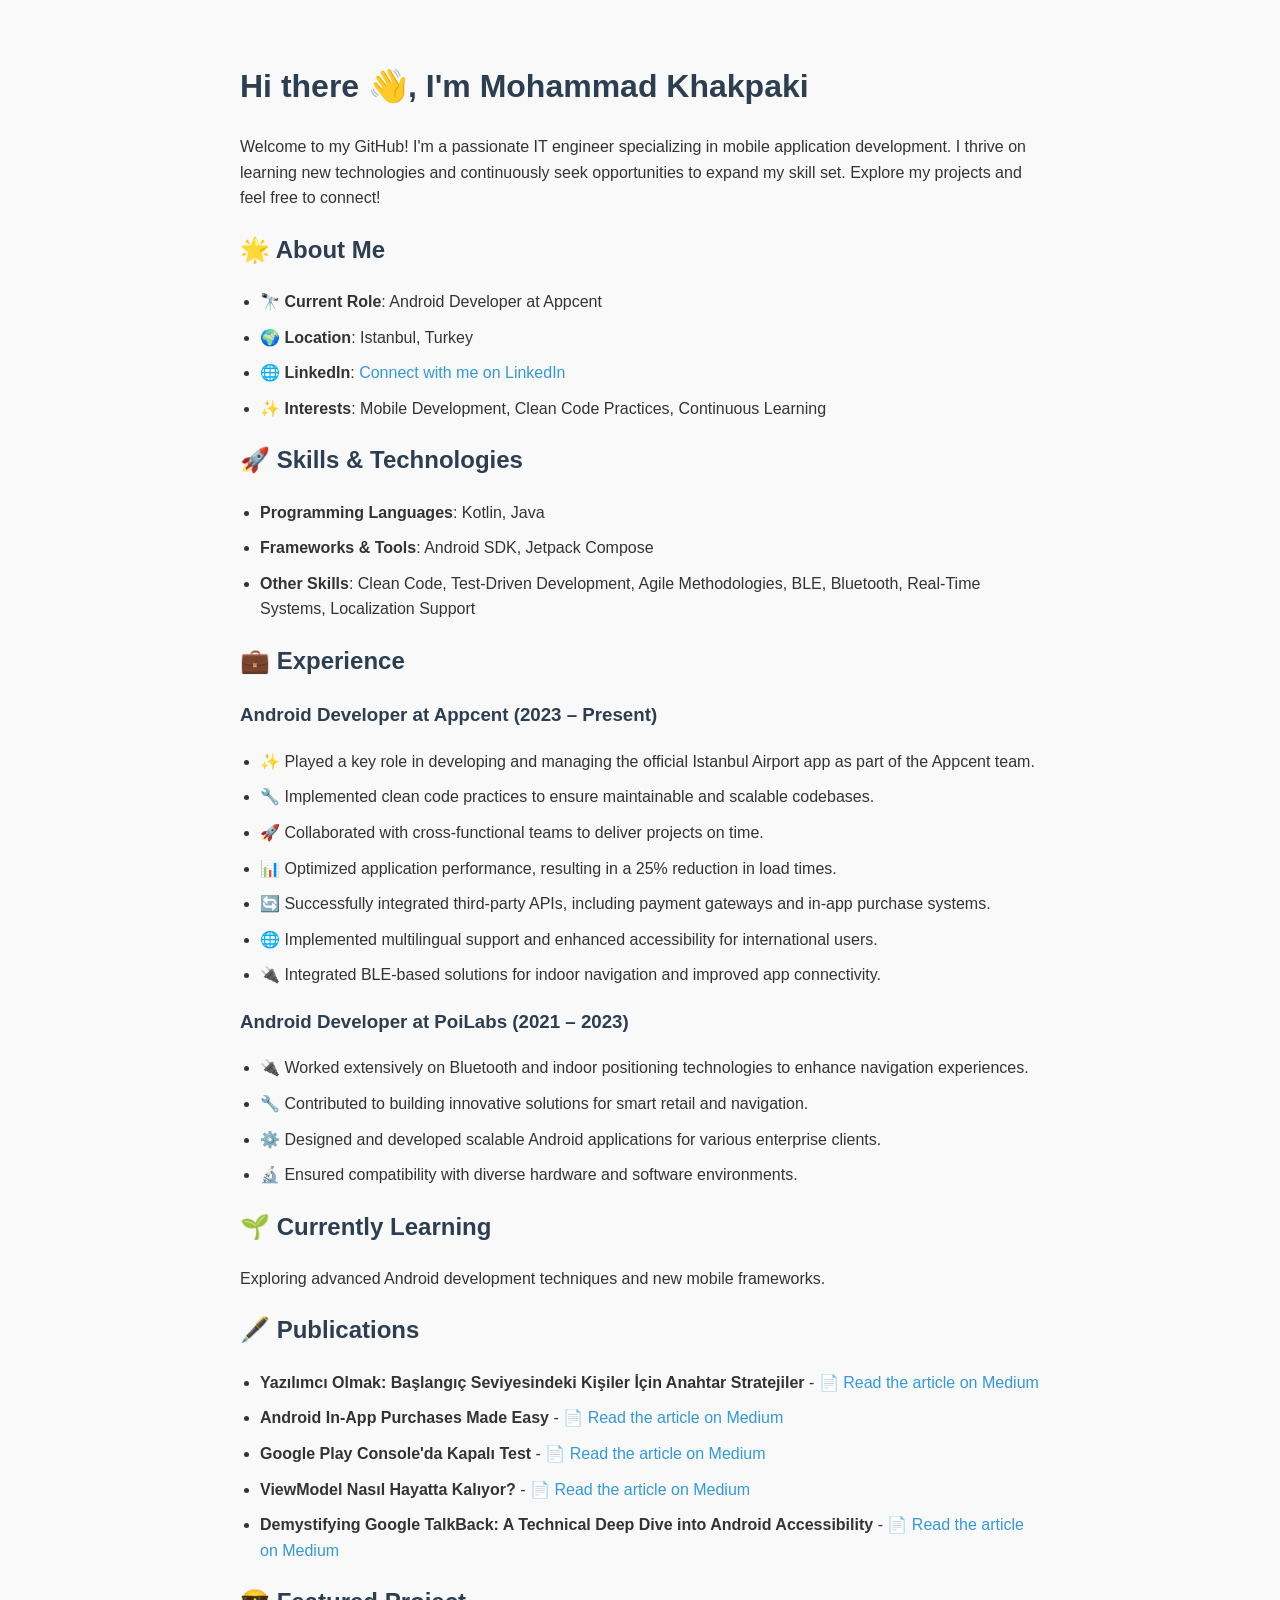
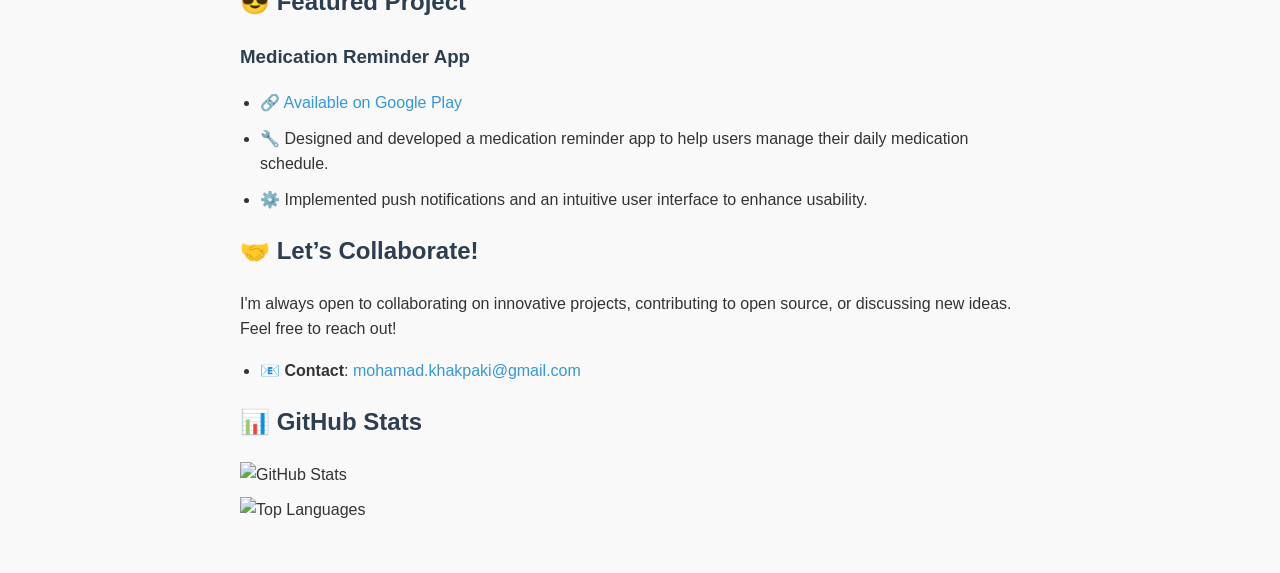
==== index.html @ 51906b84 "Fix image URLs for GitHub stats and languages Updated image URLs to include '?raw=true' for proper r" ====
<!DOCTYPE html>
<html lang="en">
<head>
    <meta charset="UTF-8">
    <meta name="viewport" content="width=device-width, initial-scale=1.0">
    <title>Mohammad Khakpaki - Portfolio</title>
    <style>
        body {
            font-family: Arial, sans-serif;
            line-height: 1.6;
            margin: 20px auto;
            max-width: 800px;
            padding: 20px;
            color: #333;
            background-color: #f9f9f9;
        }
        h1, h2, h3 {
            color: #2c3e50;
        }
        a {
            color: #3498db;
            text-decoration: none;
        }
        a:hover {
            text-decoration: underline;
        }
        ul {
            padding-left: 20px;
        }
        li {
            margin-bottom: 10px;
        }
        .stats img {
            display: block;
            max-width: 100%;
            margin: 10px 0;
        }
    </style>
</head>
<body>
    <h1>Hi there 👋, I'm Mohammad Khakpaki</h1>
    <p>Welcome to my GitHub! I'm a passionate IT engineer specializing in mobile application development. I thrive on learning new technologies and continuously seek opportunities to expand my skill set. Explore my projects and feel free to connect!</p>

    <h2>🌟 About Me</h2>
    <ul>
        <li>🔭 <strong>Current Role</strong>: Android Developer at Appcent</li>
        <li>🌍 <strong>Location</strong>: Istanbul, Turkey</li>
        <li>🌐 <strong>LinkedIn</strong>: <a href="https://www.linkedin.com/in/mkhakpaki/" target="_blank">Connect with me on LinkedIn</a></li>
        <li>✨ <strong>Interests</strong>: Mobile Development, Clean Code Practices, Continuous Learning</li>
    </ul>

    <h2>🚀 Skills & Technologies</h2>
    <ul>
        <li><strong>Programming Languages</strong>: Kotlin, Java</li>
        <li><strong>Frameworks & Tools</strong>: Android SDK, Jetpack Compose</li>
        <li><strong>Other Skills</strong>: Clean Code, Test-Driven Development, Agile Methodologies, BLE, Bluetooth, Real-Time Systems, Localization Support</li>
    </ul>

    <h2>💼 Experience</h2>
    <h3>Android Developer at Appcent (2023 – Present)</h3>
    <ul>
        <li>✨ Played a key role in developing and managing the official Istanbul Airport app as part of the Appcent team.</li>
        <li>🔧 Implemented clean code practices to ensure maintainable and scalable codebases.</li>
        <li>🚀 Collaborated with cross-functional teams to deliver projects on time.</li>
        <li>📊 Optimized application performance, resulting in a 25% reduction in load times.</li>
        <li>🔄 Successfully integrated third-party APIs, including payment gateways and in-app purchase systems.</li>
        <li>🌐 Implemented multilingual support and enhanced accessibility for international users.</li>
        <li>🔌 Integrated BLE-based solutions for indoor navigation and improved app connectivity.</li>
    </ul>

    <h3>Android Developer at PoiLabs (2021 – 2023)</h3>
    <ul>
        <li>🔌 Worked extensively on Bluetooth and indoor positioning technologies to enhance navigation experiences.</li>
        <li>🔧 Contributed to building innovative solutions for smart retail and navigation.</li>
        <li>⚙️ Designed and developed scalable Android applications for various enterprise clients.</li>
        <li>🔬 Ensured compatibility with diverse hardware and software environments.</li>
    </ul>

    <h2>🌱 Currently Learning</h2>
    <p>Exploring advanced Android development techniques and new mobile frameworks.</p>

    <h2>🖋️ Publications</h2>
    <ul>
        <li><strong>Yazılımcı Olmak: Başlangıç Seviyesindeki Kişiler İçin Anahtar Stratejiler</strong> - 📄 <a href="https://medium.com/appcent/yazılımcı-olmak-başlangıç-seviyesindeki-kişiler-i̇çin-anahtar-stratejiler-54ddc9a50573" target="_blank">Read the article on Medium</a></li>
        <li><strong>Android In-App Purchases Made Easy</strong> - 📄 <a href="https://medium.com/appcent/android-in-app-purchases-made-easy-0f77e69aa441" target="_blank">Read the article on Medium</a></li>
        <li><strong>Google Play Console'da Kapalı Test</strong> - 📄 <a href="https://medium.com/appcent/google-play-console-da-kapalı-test-4c51514c2d7e" target="_blank">Read the article on Medium</a></li>
        <li><strong>ViewModel Nasıl Hayatta Kalıyor?</strong> - 📄 <a href="https://medium.com/appcent/viewmodel-nas%C4%B1l-hayatta-kal%C4%B1yor-5b493ef1e882" target="_blank">Read the article on Medium</a></li>
        <li><strong>Demystifying Google TalkBack: A Technical Deep Dive into Android Accessibility</strong> - 📄 <a href="https://medium.com/appcent/demystifying-google-talkback-a-technical-deep-dive-into-android-accessibility-299267189b5" target="_blank">Read the article on Medium</a></li>
    </ul>

    <h2>😎 Featured Project</h2>
    <h3>Medication Reminder App</h3>
    <ul>
        <li>🔗 <a href="https://play.google.com/store/apps/details?id=com.mediqation.android" target="_blank">Available on Google Play</a></li>
        <li>🔧 Designed and developed a medication reminder app to help users manage their daily medication schedule.</li>
        <li>⚙️ Implemented push notifications and an intuitive user interface to enhance usability.</li>
    </ul>

    <h2>🤝 Let’s Collaborate!</h2>
    <p>I'm always open to collaborating on innovative projects, contributing to open source, or discussing new ideas. Feel free to reach out!</p>
    <ul>
        <li>📧 <strong>Contact</strong>: <a href="mailto:mohamad.khakpaki@gmail.com">mohamad.khakpaki@gmail.com</a></li>
    </ul>

    <h2>📊 GitHub Stats</h2>
    <div class="stats">
        <img src="https://github.com/mkhakpaki/mkhakpaki/blob/main/profile/stats.svg?raw=true" alt="GitHub Stats">
        <img src="https://github.com/mkhakpaki/mkhakpaki/blob/main/profile/top-langs.svg?raw=true" alt="Top Languages">
    </div>
</body>
</html>
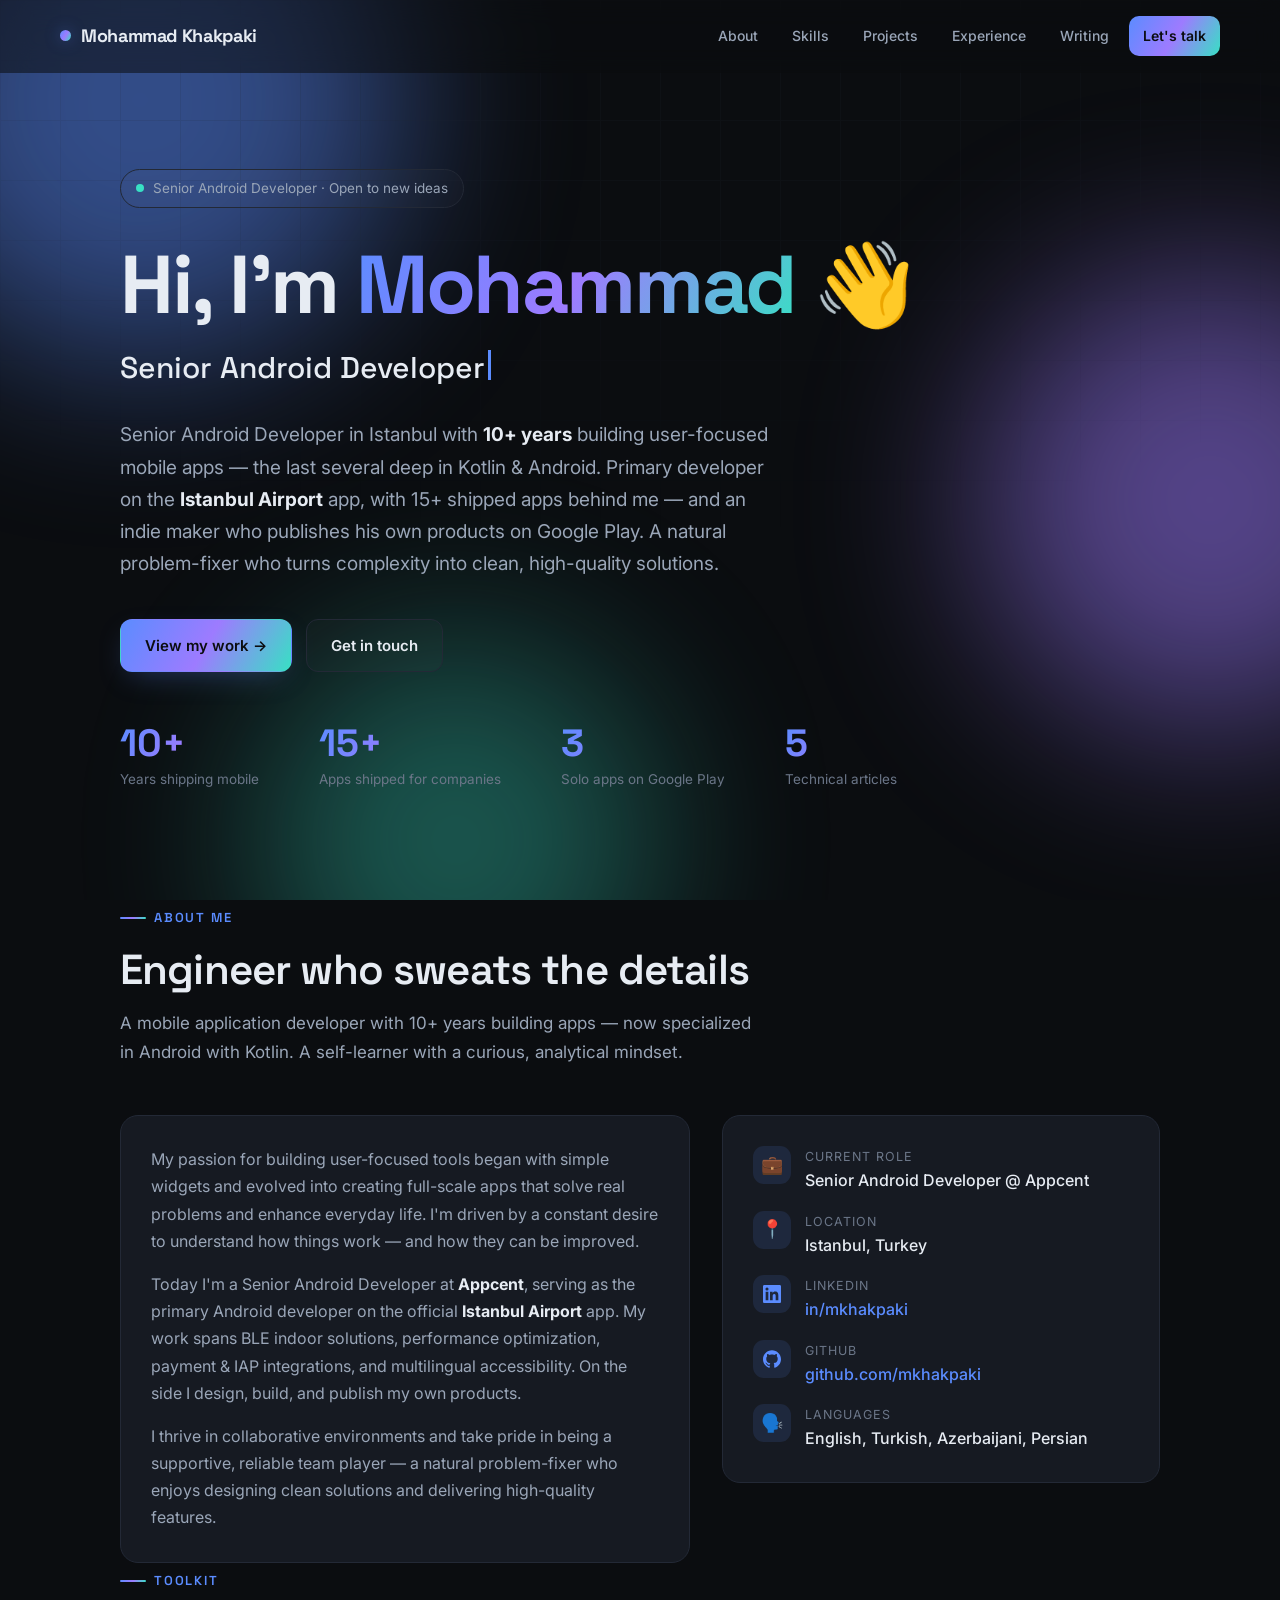
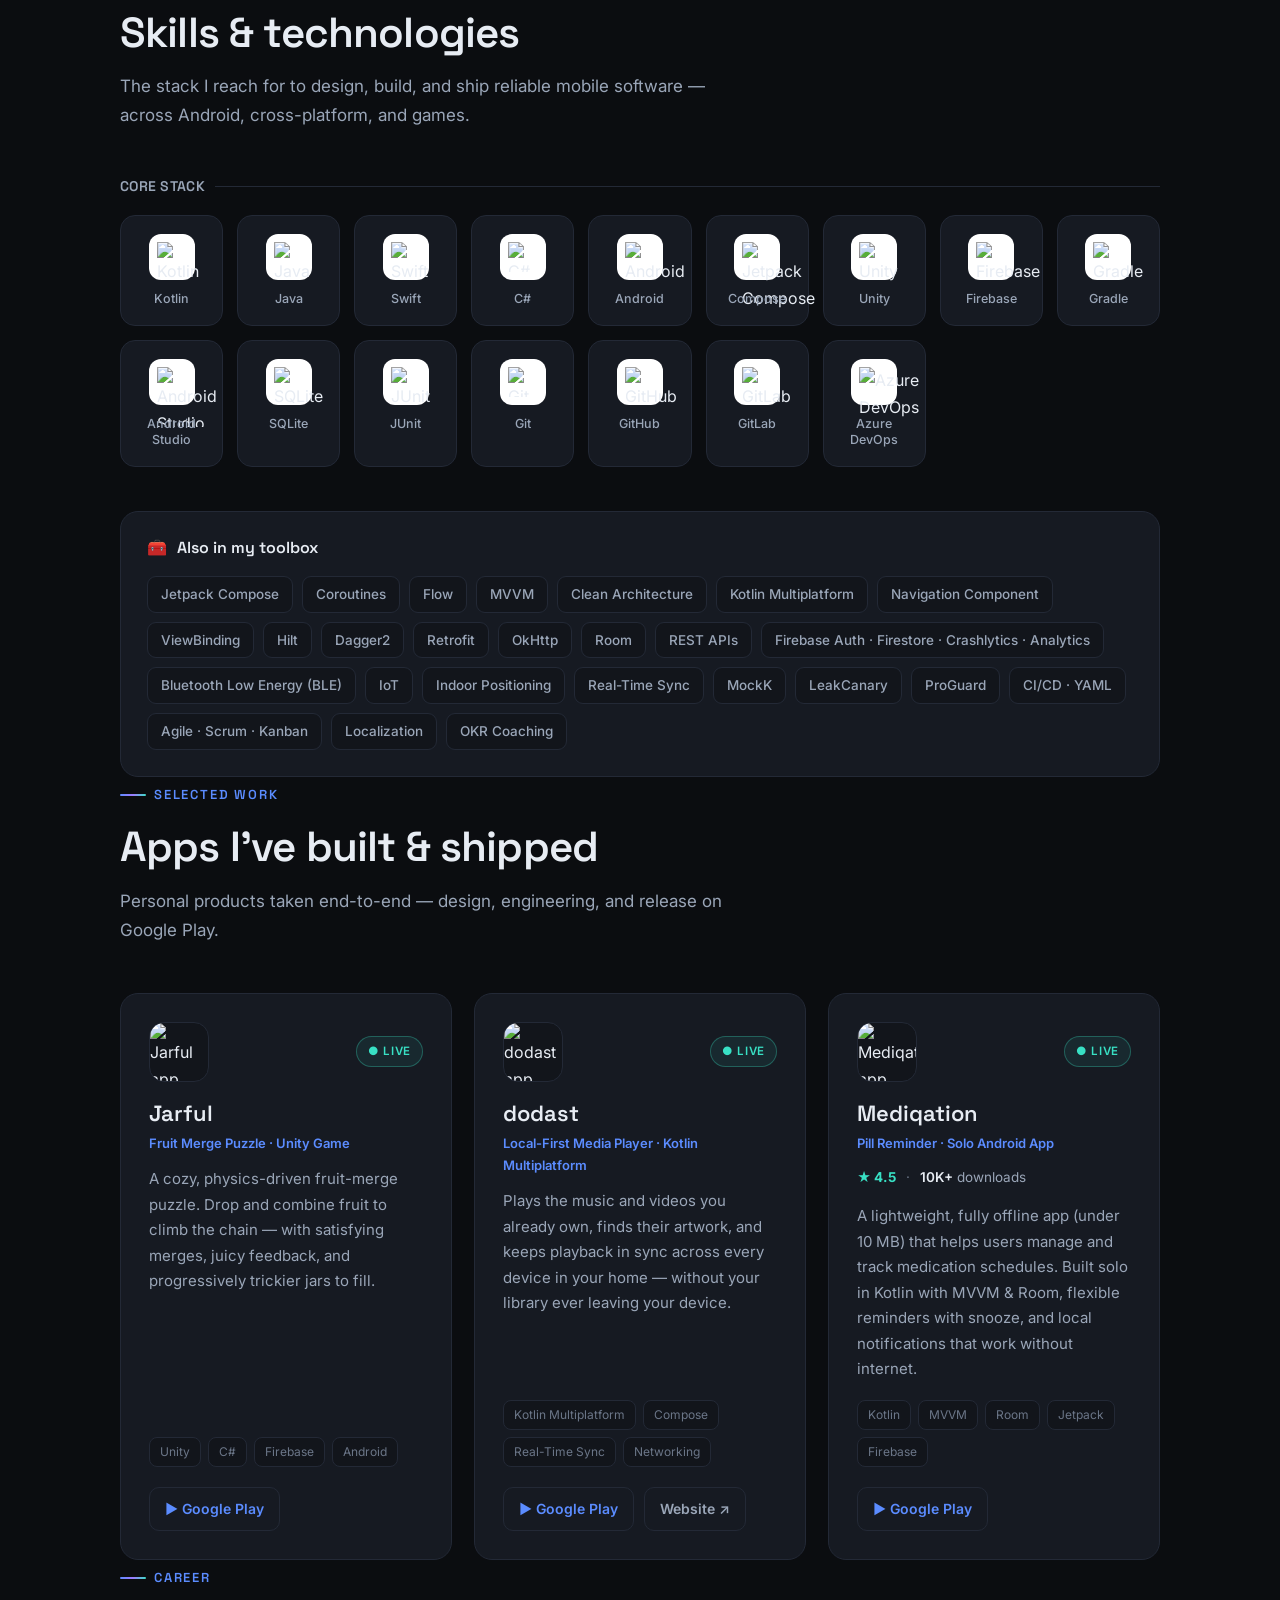
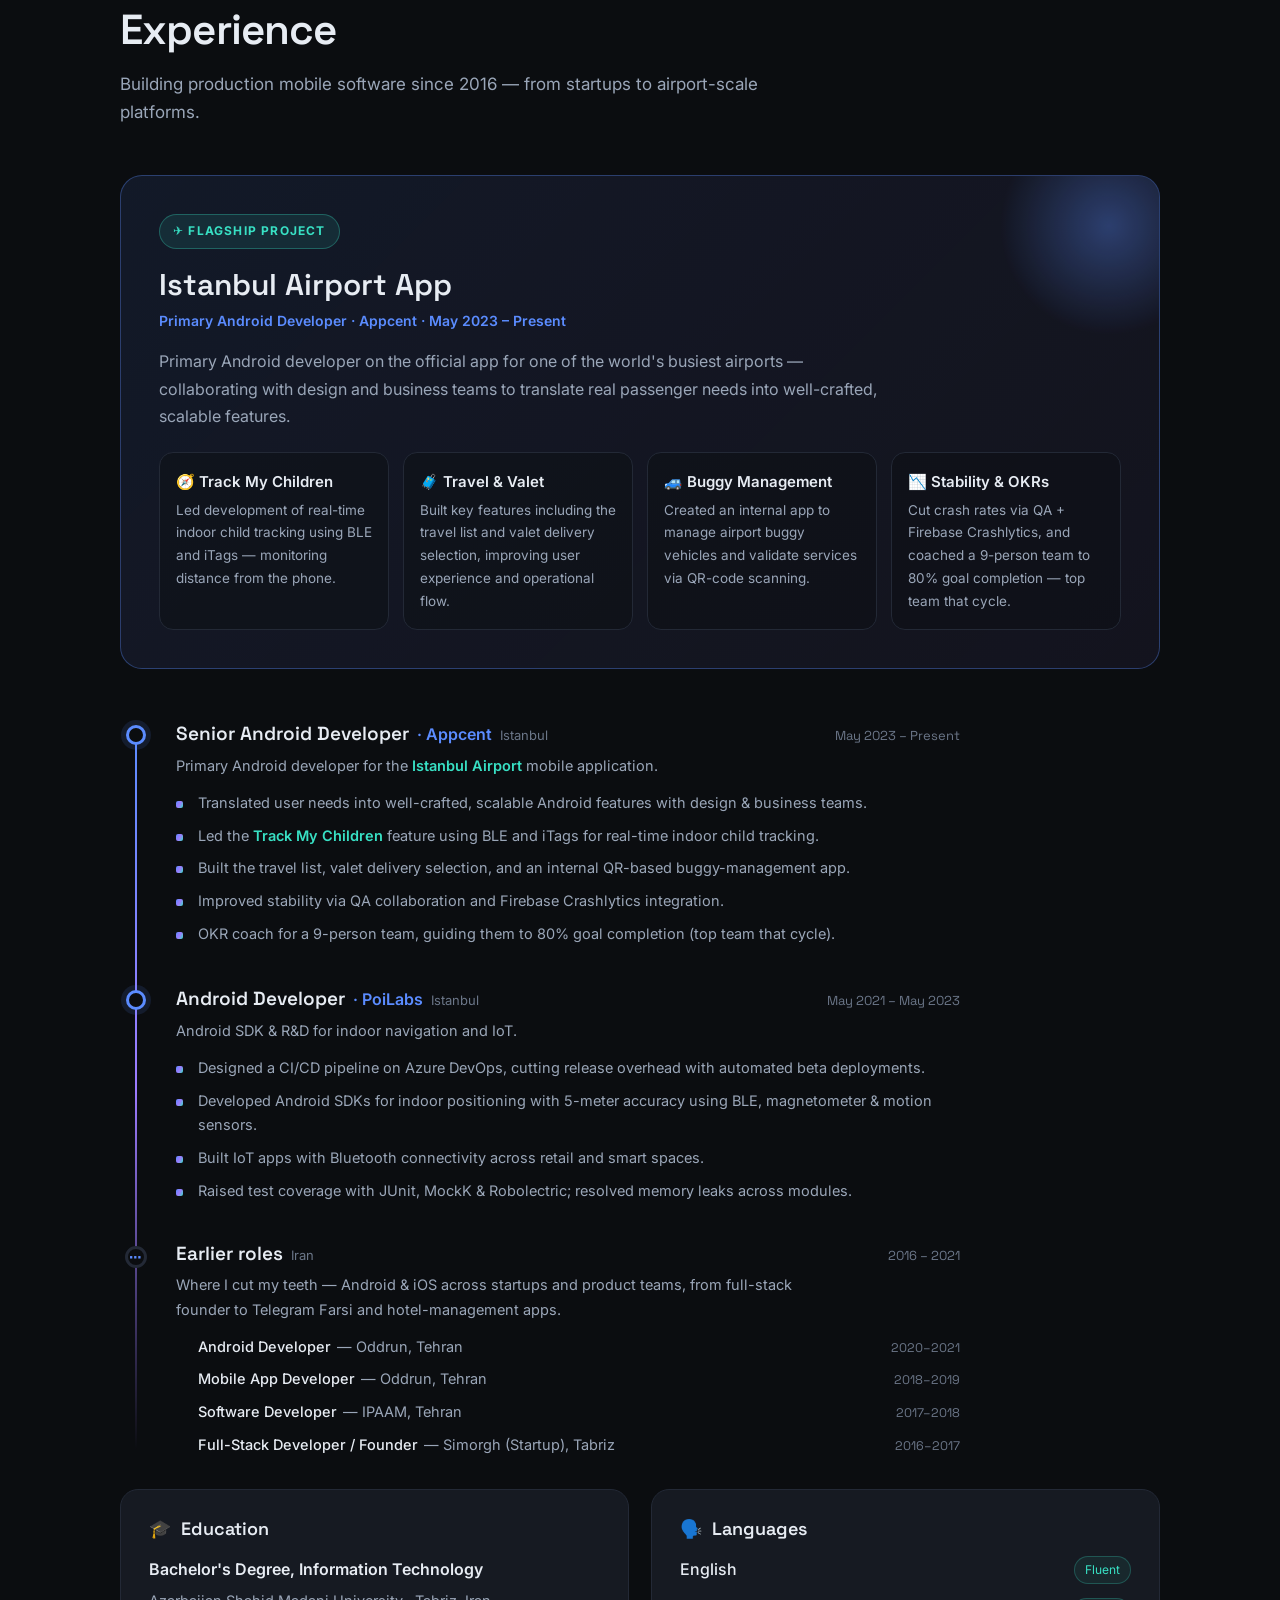
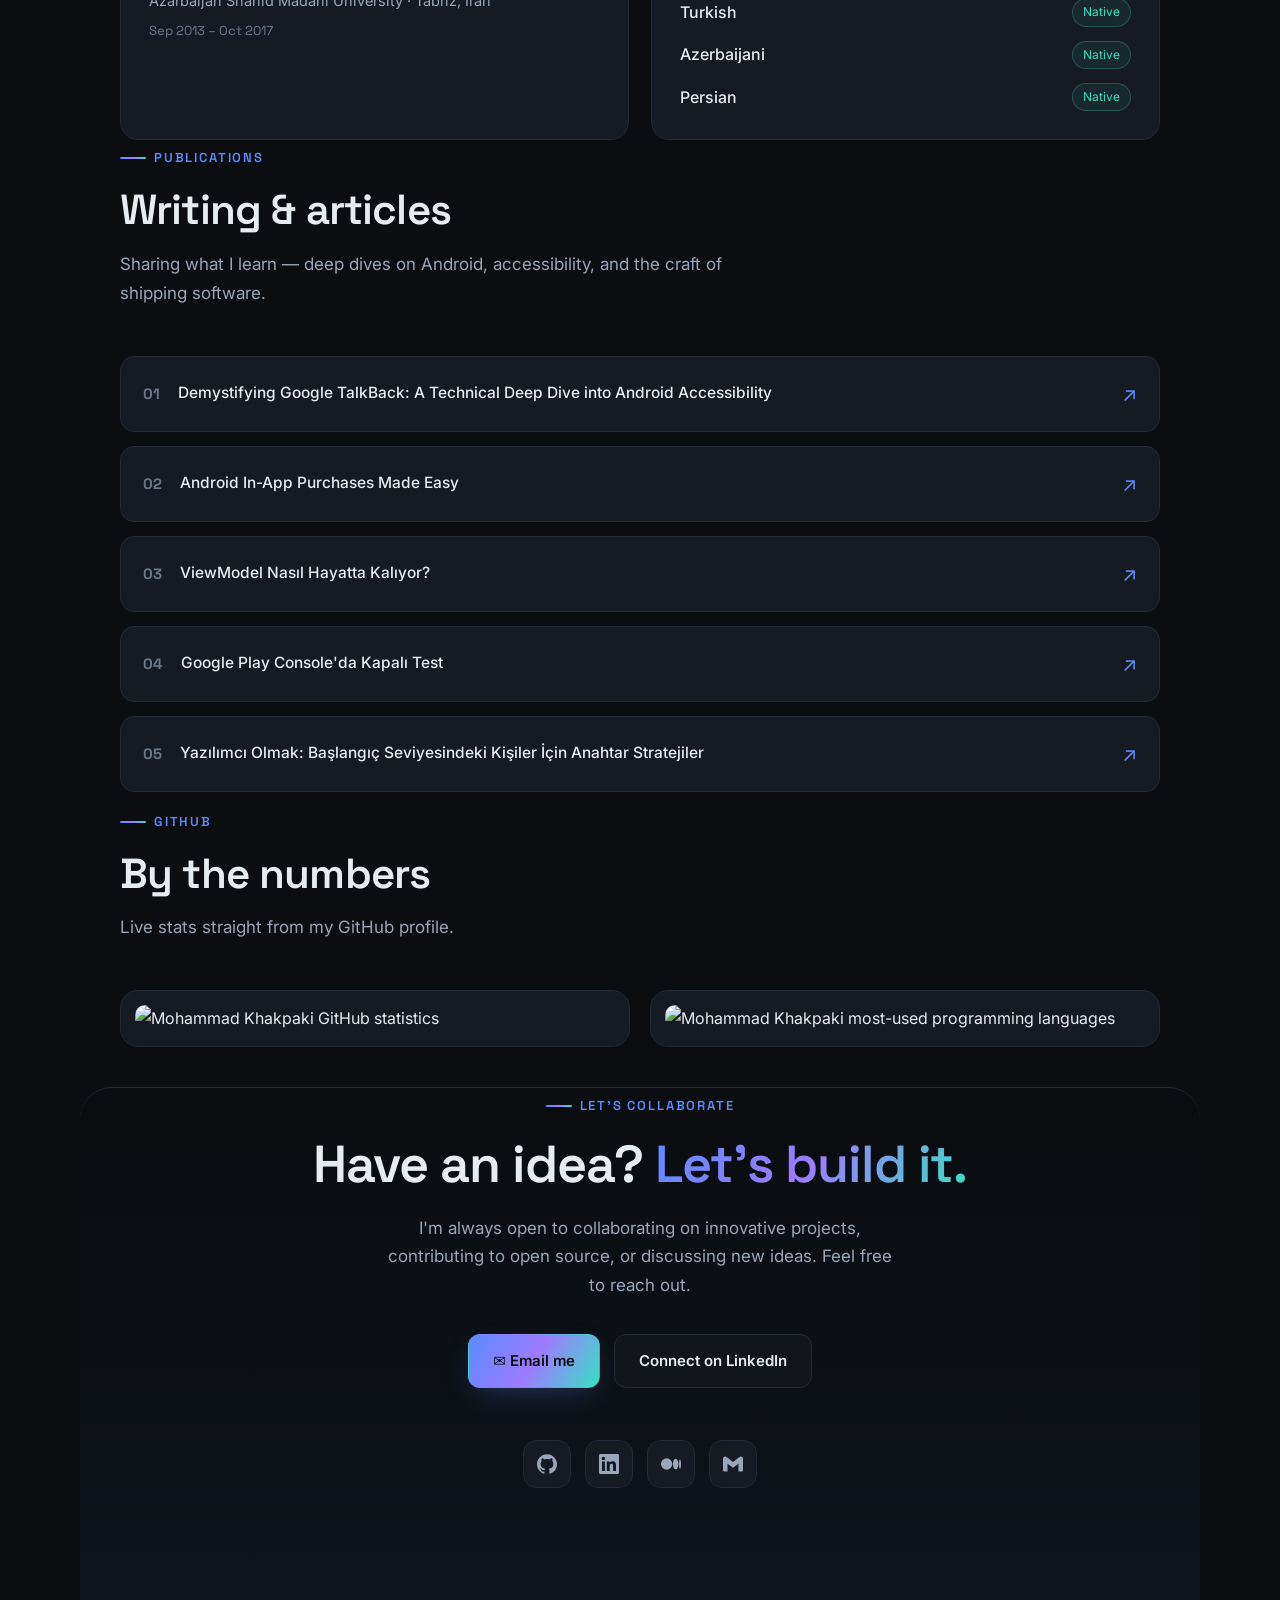
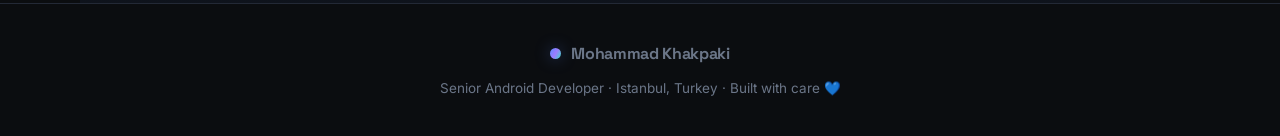
==== commit 4318ced6: "feat: redesign portfolio with modern UI, new projects, and SEO Rebuild index.html from a plain docum" ====
--- a/index.html
+++ b/index.html
@@ -1,111 +1,547 @@
 <!DOCTYPE html>
 <html lang="en">
 <head>
-    <meta charset="UTF-8">
-    <meta name="viewport" content="width=device-width, initial-scale=1.0">
-    <title>Mohammad Khakpaki - Portfolio</title>
-    <style>
-        body {
-            font-family: Arial, sans-serif;
-            line-height: 1.6;
-            margin: 20px auto;
-            max-width: 800px;
-            padding: 20px;
-            color: #333;
-            background-color: #f9f9f9;
-        }
-        h1, h2, h3 {
-            color: #2c3e50;
-        }
-        a {
-            color: #3498db;
-            text-decoration: none;
-        }
-        a:hover {
-            text-decoration: underline;
-        }
-        ul {
-            padding-left: 20px;
-        }
-        li {
-            margin-bottom: 10px;
-        }
-        .stats img {
-            display: block;
-            max-width: 100%;
-            margin: 10px 0;
-        }
-    </style>
+<meta charset="UTF-8">
+<meta name="viewport" content="width=device-width, initial-scale=1.0">
+<title>Mohammad Khakpaki — Senior Android Developer (Kotlin) in Istanbul</title>
+
+<!-- Primary SEO -->
+<meta name="description" content="Mohammad Khakpaki is a Senior Android Developer in Istanbul with 10+ years building mobile apps in Kotlin, Jetpack Compose, and BLE. Primary developer on the Istanbul Airport app; creator of Jarful, dodast, and Mediqation on Google Play.">
+<meta name="keywords" content="Mohammad Khakpaki, Senior Android Developer, Kotlin Developer, Istanbul Airport app, Jetpack Compose, BLE developer, mobile engineer, Jarful, dodast, Mediqation, Android developer Istanbul">
+<meta name="author" content="Mohammad Khakpaki">
+<meta name="robots" content="index, follow, max-image-preview:large">
+<link rel="canonical" href="https://mkhakpaki.github.io/">
+<meta name="theme-color" content="#0B0D10">
+
+<!-- Open Graph -->
+<meta property="og:type" content="profile">
+<meta property="og:title" content="Mohammad Khakpaki — Senior Android Developer (Kotlin)">
+<meta property="og:description" content="Senior Android Developer in Istanbul. 10+ years in Kotlin, Jetpack Compose & BLE. Primary developer on the Istanbul Airport app; creator of Jarful, dodast & Mediqation.">
+<meta property="og:url" content="https://mkhakpaki.github.io/">
+<meta property="og:site_name" content="Mohammad Khakpaki">
+<meta property="og:image" content="https://mkhakpaki.github.io/dodast/icon-192.png">
+<meta property="profile:first_name" content="Mohammad">
+<meta property="profile:last_name" content="Khakpaki">
+
+<!-- Twitter -->
+<meta name="twitter:card" content="summary">
+<meta name="twitter:title" content="Mohammad Khakpaki — Senior Android Developer (Kotlin)">
+<meta name="twitter:description" content="Senior Android Developer in Istanbul. Primary developer on the Istanbul Airport app; creator of Jarful, dodast & Mediqation on Google Play.">
+
+<link rel="preconnect" href="https://fonts.googleapis.com">
+<link rel="preconnect" href="https://fonts.gstatic.com" crossorigin>
+<link href="https://fonts.googleapis.com/css2?family=Space+Grotesk:wght@400;500;600;700&family=Inter:wght@400;500;600&display=swap" rel="stylesheet">
+
+<!-- Structured data: Person (for Google & AI) -->
+<script type="application/ld+json">
+{
+  "@context": "https://schema.org",
+  "@type": "Person",
+  "name": "Mohammad Khakpaki",
+  "jobTitle": "Senior Android Developer",
+  "description": "Mobile application developer with 10+ years building apps (5+ years focused on Android with Kotlin). Primary Android developer on the Istanbul Airport app.",
+  "url": "https://mkhakpaki.github.io/",
+  "image": "https://mkhakpaki.github.io/dodast/icon-192.png",
+  "email": "mailto:mohamad.khakpaki@gmail.com",
+  "address": {
+    "@type": "PostalAddress",
+    "addressLocality": "Istanbul",
+    "addressCountry": "Turkey"
+  },
+  "worksFor": {
+    "@type": "Organization",
+    "name": "Appcent"
+  },
+  "alumniOf": {
+    "@type": "CollegeOrUniversity",
+    "name": "Azarbaijan Shahid Madani University"
+  },
+  "knowsLanguage": ["English", "Turkish", "Azerbaijani", "Persian"],
+  "knowsAbout": ["Android", "Kotlin", "Java", "Jetpack Compose", "Bluetooth Low Energy", "Firebase", "CI/CD", "Coroutines", "MVVM", "Indoor Positioning", "Dependency Injection", "Unit Testing"],
+  "sameAs": [
+    "https://www.linkedin.com/in/mkhakpaki",
+    "https://github.com/mkhakpaki",
+    "https://medium.com/@mkhakpaki",
+    "https://play.google.com/store/apps/details?id=com.mkhakpaki.fruitmerge",
+    "https://play.google.com/store/apps/details?id=com.mkhakpaki.dodast",
+    "https://play.google.com/store/apps/details?id=com.mediqation.android"
+  ]
+}
+</script>
+<script type="application/ld+json">
+{
+  "@context": "https://schema.org",
+  "@type": "ItemList",
+  "name": "Apps by Mohammad Khakpaki",
+  "itemListElement": [
+    {"@type": "SoftwareApplication", "name": "Jarful: Fruit Merge Puzzle", "applicationCategory": "GameApplication", "operatingSystem": "Android", "author": {"@type":"Person","name":"Mohammad Khakpaki"}, "url": "https://play.google.com/store/apps/details?id=com.mkhakpaki.fruitmerge"},
+    {"@type": "SoftwareApplication", "name": "dodast", "applicationCategory": "MultimediaApplication", "operatingSystem": "Android", "author": {"@type":"Person","name":"Mohammad Khakpaki"}, "url": "https://play.google.com/store/apps/details?id=com.mkhakpaki.dodast"},
+    {"@type": "SoftwareApplication", "name": "Mediqation — Pill Reminder", "applicationCategory": "HealthApplication", "operatingSystem": "Android", "author": {"@type":"Person","name":"Mohammad Khakpaki"}, "url": "https://play.google.com/store/apps/details?id=com.mediqation.android"}
+  ]
+}
+</script>
+
+<style>
+:root{
+  --bg:#0B0D10;--bg-soft:#12151b;--card:#161a22;--card-hover:#1c212b;--border:#232936;
+  --text:#e7ecf3;--muted:#9aa6b8;--faint:#6b7688;
+  --accent:#5B8CFF;--accent-2:#9d7bff;--accent-3:#38e0c4;
+  --grad:linear-gradient(120deg,#5B8CFF 0%,#9d7bff 50%,#38e0c4 100%);
+  --glow:rgba(91,140,255,.35);--shadow:0 20px 50px -20px rgba(0,0,0,.7);--r:18px;
+}
+*{box-sizing:border-box;margin:0;padding:0}
+html{scroll-behavior:smooth;scroll-padding-top:90px}
+body{font-family:'Inter',system-ui,sans-serif;background:var(--bg);color:var(--text);line-height:1.7;overflow-x:hidden;-webkit-font-smoothing:antialiased}
+h1,h2,h3,h4{font-family:'Space Grotesk',sans-serif;line-height:1.2;font-weight:600}
+a{color:inherit;text-decoration:none}
+::selection{background:var(--accent);color:#fff}
+.bg-orbs{position:fixed;inset:0;z-index:-2;overflow:hidden}
+.orb{position:absolute;border-radius:50%;filter:blur(90px);opacity:.5;animation:float 18s ease-in-out infinite}
+.orb.a{width:520px;height:520px;background:#5B8CFF;top:-160px;left:-120px}
+.orb.b{width:460px;height:460px;background:#9d7bff;top:30%;right:-160px;animation-delay:-6s}
+.orb.c{width:400px;height:400px;background:#38e0c4;bottom:-140px;left:20%;animation-delay:-12s;opacity:.35}
+@keyframes float{0%,100%{transform:translate(0,0) scale(1)}33%{transform:translate(40px,-30px) scale(1.08)}66%{transform:translate(-30px,20px) scale(.95)}}
+.grid-overlay{position:fixed;inset:0;z-index:-1;background-image:linear-gradient(var(--border) 1px,transparent 1px),linear-gradient(90deg,var(--border) 1px,transparent 1px);background-size:60px 60px;opacity:.15;mask-image:radial-gradient(ellipse 80% 60% at 50% 0%,#000 40%,transparent 100%)}
+nav{position:fixed;top:0;left:0;right:0;z-index:100;display:flex;align-items:center;justify-content:space-between;padding:16px clamp(20px,5vw,60px);backdrop-filter:blur(14px);background:rgba(11,13,16,.55);border-bottom:1px solid transparent;transition:.35s}
+nav.scrolled{background:rgba(11,13,16,.82);border-bottom-color:var(--border)}
+.brand{font-family:'Space Grotesk';font-weight:700;font-size:18px;letter-spacing:-.02em;display:flex;align-items:center;gap:10px}
+.brand .dot{width:11px;height:11px;border-radius:50%;background:var(--grad);box-shadow:0 0 16px var(--glow)}
+.nav-links{display:flex;gap:6px;align-items:center}
+.nav-links a{padding:8px 14px;border-radius:10px;font-size:14px;color:var(--muted);font-weight:500;transition:.2s}
+.nav-links a:hover{color:var(--text);background:var(--card)}
+.nav-cta{background:var(--grad);color:#0B0D10!important;font-weight:600!important}
+.nav-cta:hover{filter:brightness(1.1)}
+.burger{display:none;background:none;border:1px solid var(--border);border-radius:10px;padding:8px;cursor:pointer;color:var(--text)}
+@media(max-width:900px){.nav-links{position:fixed;inset:64px 12px auto 12px;flex-direction:column;background:var(--bg-soft);border:1px solid var(--border);border-radius:16px;padding:12px;gap:4px;transform:translateY(-12px);opacity:0;pointer-events:none;transition:.25s}.nav-links.open{transform:translateY(0);opacity:1;pointer-events:auto}.nav-links a{width:100%}.burger{display:block}}
+.wrap{max-width:1120px;margin:0 auto;padding:0 clamp(20px,5vw,40px)}
+section{padding:clamp(58px,7vw,96px) 0;position:relative}
+#education{padding-top:clamp(16px,2.5vw,32px)}
+.eyebrow{display:inline-flex;align-items:center;gap:8px;font-family:'Space Grotesk';font-size:13px;font-weight:600;letter-spacing:.14em;text-transform:uppercase;color:var(--accent);margin-bottom:16px}
+.eyebrow::before{content:'';width:26px;height:2px;background:var(--grad);border-radius:2px}
+.section-title{font-size:clamp(28px,4.5vw,42px);letter-spacing:-.02em;margin-bottom:14px}
+.section-sub{color:var(--muted);max-width:640px;margin-bottom:48px;font-size:17px}
+.hero{min-height:100vh;display:flex;flex-direction:column;justify-content:center;padding-top:120px;padding-bottom:60px}
+.hero-badge{display:inline-flex;align-items:center;gap:9px;padding:7px 15px;border:1px solid var(--border);border-radius:100px;background:rgba(255,255,255,.02);font-size:13.5px;color:var(--muted);margin-bottom:28px;width:fit-content}
+.pulse{width:8px;height:8px;border-radius:50%;background:var(--accent-3);box-shadow:0 0 0 0 rgba(56,224,196,.6);animation:pulse 2s infinite}
+@keyframes pulse{70%{box-shadow:0 0 0 9px rgba(56,224,196,0)}100%{box-shadow:0 0 0 0 rgba(56,224,196,0)}}
+.hero h1{font-size:clamp(40px,8vw,82px);letter-spacing:-.03em;font-weight:700;margin-bottom:8px}
+.hero h1 .grad{background:var(--grad);-webkit-background-clip:text;background-clip:text;-webkit-text-fill-color:transparent}
+.hero .role{font-size:clamp(20px,3.4vw,30px);color:var(--muted);font-family:'Space Grotesk';font-weight:500;margin-bottom:26px;min-height:1.3em}
+.hero .role .type{color:var(--text)}
+.caret{display:inline-block;width:3px;height:1em;background:var(--accent);margin-left:3px;vertical-align:-2px;animation:blink 1s steps(1) infinite}
+@keyframes blink{50%{opacity:0}}
+.hero p.lead{font-size:clamp(16px,2.2vw,19px);color:var(--muted);max-width:660px;margin-bottom:38px}
+.hero-cta{display:flex;flex-wrap:wrap;gap:14px;margin-bottom:52px}
+.btn{display:inline-flex;align-items:center;gap:9px;padding:13px 24px;border-radius:12px;font-weight:600;font-size:15px;transition:.25s;cursor:pointer;border:1px solid transparent}
+.btn-primary{background:var(--grad);color:#0B0D10;box-shadow:0 10px 30px -10px var(--glow)}
+.btn-primary:hover{transform:translateY(-2px);box-shadow:0 16px 38px -10px var(--glow)}
+.btn-ghost{border-color:var(--border);color:var(--text);background:rgba(255,255,255,.02)}
+.btn-ghost:hover{border-color:var(--accent);background:var(--card);transform:translateY(-2px)}
+.stats-row{display:flex;flex-wrap:wrap;gap:clamp(24px,5vw,60px)}
+.stat .num{font-family:'Space Grotesk';font-size:clamp(26px,4vw,38px);font-weight:700;background:var(--grad);-webkit-background-clip:text;background-clip:text;-webkit-text-fill-color:transparent;line-height:1}
+.stat .lbl{color:var(--faint);font-size:13.5px;margin-top:6px}
+.reveal{opacity:0;transform:translateY(28px);transition:opacity .7s cubic-bezier(.2,.7,.2,1),transform .7s cubic-bezier(.2,.7,.2,1)}
+.reveal.in{opacity:1;transform:none}
+.about-grid{display:grid;grid-template-columns:1.3fr 1fr;gap:32px;align-items:start}
+@media(max-width:860px){.about-grid{grid-template-columns:1fr}}
+.about-card{background:var(--card);border:1px solid var(--border);border-radius:var(--r);padding:30px}
+.about-card p{color:var(--muted);margin-bottom:16px}
+.about-card p:last-child{margin-bottom:0}
+.about-card strong{color:var(--text)}
+.info-list{list-style:none;display:flex;flex-direction:column;gap:16px}
+.info-list li{display:flex;gap:14px;align-items:flex-start}
+.info-list .ic{width:38px;height:38px;flex:0 0 38px;border-radius:11px;display:grid;place-items:center;background:rgba(91,140,255,.12);font-size:18px}
+.info-list .ic svg{width:18px;height:18px;fill:var(--accent)}
+.info-list .k{font-size:12.5px;color:var(--faint);text-transform:uppercase;letter-spacing:.08em}
+.info-list .v{font-weight:500}
+.info-list .v a{color:var(--accent)}
+.info-list .v a:hover{text-decoration:underline}
+.tech-head{font-size:14px;font-weight:600;letter-spacing:.02em;color:var(--muted);text-transform:uppercase;margin-bottom:20px;display:flex;align-items:center;gap:10px}
+.tech-head::after{content:'';flex:1;height:1px;background:var(--border)}
+.tech-grid{display:grid;grid-template-columns:repeat(auto-fill,minmax(102px,1fr));gap:14px;margin-bottom:44px}
+.tech{display:flex;flex-direction:column;align-items:center;gap:11px;padding:18px 8px;background:var(--card);border:1px solid var(--border);border-radius:15px;transition:.25s}
+.tech:hover{transform:translateY(-4px);border-color:var(--accent);box-shadow:var(--shadow)}
+.tech .logo{width:46px;height:46px;border-radius:12px;background:#fff;display:grid;place-items:center;padding:8px}
+.tech .logo img{width:100%;height:100%;object-fit:contain;display:block}
+.tech .tn{font-size:12.5px;color:var(--muted);font-weight:500;text-align:center;line-height:1.3}
+.toolbox{background:var(--card);border:1px solid var(--border);border-radius:var(--r);padding:26px}
+.toolbox h3{font-size:16px;margin-bottom:18px;display:flex;align-items:center;gap:10px}
+.chips{display:flex;flex-wrap:wrap;gap:9px}
+.chip{padding:6px 13px;border-radius:9px;background:var(--bg-soft);border:1px solid var(--border);font-size:13.5px;color:var(--muted);font-weight:500;transition:.2s}
+.toolbox:hover .chip{border-color:#2c3446}
+.proj-grid{display:grid;grid-template-columns:repeat(auto-fit,minmax(320px,1fr));gap:22px}
+.proj{position:relative;background:var(--card);border:1px solid var(--border);border-radius:var(--r);padding:28px;overflow:hidden;transition:.3s;display:flex;flex-direction:column}
+.proj::before{content:'';position:absolute;inset:0;background:radial-gradient(400px circle at var(--mx,50%) var(--my,0%),rgba(91,140,255,.10),transparent 60%);opacity:0;transition:.3s;pointer-events:none}
+.proj:hover{border-color:#2f3a4f;transform:translateY(-5px);box-shadow:var(--shadow)}
+.proj:hover::before{opacity:1}
+.proj-top{display:flex;align-items:center;justify-content:space-between;margin-bottom:18px}
+.proj-icon{width:60px;height:60px;border-radius:15px;overflow:hidden;border:1px solid var(--border);background:var(--bg-soft);flex:0 0 60px}
+.proj-icon img{width:100%;height:100%;object-fit:cover;display:block}
+.tag{font-size:11.5px;font-weight:600;letter-spacing:.06em;text-transform:uppercase;padding:5px 11px;border-radius:100px;border:1px solid var(--border);color:var(--muted)}
+.tag.live{color:var(--accent-3);border-color:rgba(56,224,196,.3);background:rgba(56,224,196,.08)}
+.proj h3{font-size:22px;margin-bottom:6px}
+.proj .ptype{font-size:13px;color:var(--accent);font-weight:600;margin-bottom:12px}
+.proj-stats{display:flex;gap:10px;align-items:center;margin-bottom:14px;font-size:13.5px;color:var(--muted)}
+.proj-stats .rs{color:var(--accent-3);font-weight:700}
+.proj-stats b{color:var(--text);font-weight:600}
+.proj-stats .sep{color:var(--faint)}
+.proj p{color:var(--muted);font-size:15px;margin-bottom:18px;flex:1}
+.proj-tech{display:flex;flex-wrap:wrap;gap:7px;margin-bottom:20px}
+.proj-tech span{font-size:12px;padding:4px 10px;border-radius:8px;background:var(--bg-soft);border:1px solid var(--border);color:var(--faint)}
+.proj-links{display:flex;gap:10px;flex-wrap:wrap}
+.plink{display:inline-flex;align-items:center;gap:7px;font-size:14px;font-weight:600;color:var(--accent);padding:9px 15px;border-radius:10px;border:1px solid var(--border);transition:.2s}
+.plink:hover{background:var(--accent);color:#0B0D10;border-color:var(--accent)}
+.plink.sec{color:var(--muted)}
+.plink.sec:hover{background:var(--card-hover);color:var(--text);border-color:#2f3a4f}
+
+/* Istanbul Airport flagship highlight */
+.flagship{position:relative;background:linear-gradient(135deg,rgba(91,140,255,.10),rgba(157,123,255,.06));border:1px solid rgba(91,140,255,.35);border-radius:22px;padding:clamp(24px,4vw,38px);margin-bottom:52px;overflow:hidden}
+.flagship::after{content:'';position:absolute;top:-60px;right:-60px;width:220px;height:220px;background:radial-gradient(circle,var(--glow),transparent 70%);pointer-events:none}
+.flagship-badge{display:inline-flex;align-items:center;gap:8px;font-size:12px;font-weight:700;letter-spacing:.1em;text-transform:uppercase;color:var(--accent-3);background:rgba(56,224,196,.1);border:1px solid rgba(56,224,196,.3);padding:6px 13px;border-radius:100px;margin-bottom:18px}
+.flagship h3{font-size:clamp(22px,3.4vw,30px);margin-bottom:6px}
+.flagship .fmeta{color:var(--accent);font-weight:600;font-size:14px;margin-bottom:16px}
+.flagship > p{color:var(--muted);max-width:720px;margin-bottom:22px}
+.flag-feats{display:grid;grid-template-columns:repeat(auto-fit,minmax(220px,1fr));gap:14px}
+.flag-feat{background:rgba(11,13,16,.4);border:1px solid var(--border);border-radius:14px;padding:16px}
+.flag-feat .ft{font-weight:600;font-size:15px;margin-bottom:4px;display:flex;align-items:center;gap:8px}
+.flag-feat .fd{color:var(--muted);font-size:13.5px}
+.timeline{position:relative;max-width:840px}
+.timeline::before{content:'';position:absolute;left:15px;top:6px;bottom:6px;width:2px;background:linear-gradient(var(--accent),var(--accent-2),transparent)}
+.tl-item{position:relative;padding-left:56px;padding-bottom:40px}
+.tl-item:last-child{padding-bottom:0}
+.tl-dot{position:absolute;left:6px;top:4px;width:20px;height:20px;border-radius:50%;background:var(--bg);border:3px solid var(--accent);box-shadow:0 0 0 5px rgba(91,140,255,.12)}
+.tl-head{display:flex;flex-wrap:wrap;align-items:baseline;gap:8px;margin-bottom:2px}
+.tl-head h3{font-size:19px}
+.tl-co{color:var(--accent);font-weight:600}
+.tl-loc{color:var(--faint);font-size:13px}
+.tl-date{margin-left:auto;font-size:13px;color:var(--faint);font-family:'Space Grotesk'}
+.tl-item > p{color:var(--muted);font-size:14.5px;margin-top:6px}
+.tl-item ul{list-style:none;margin-top:12px;display:flex;flex-direction:column;gap:8px}
+.tl-item ul li{color:var(--muted);font-size:14.5px;padding-left:22px;position:relative}
+.tl-item ul li::before{content:'';position:absolute;left:0;top:10px;width:7px;height:7px;border-radius:2px;background:var(--grad)}
+.tl-item .ia{color:var(--accent-3);font-weight:600}
+.tl-dot.dots{display:grid;place-items:center;color:var(--accent);font-weight:700;font-size:13px;line-height:1;letter-spacing:1px;border-color:var(--border);box-shadow:none;width:22px;height:22px;left:5px;top:3px}
+.tl-earlier > p{max-width:640px}
+.earlier-list{list-style:none;margin-top:14px;display:flex;flex-direction:column;gap:9px}
+.earlier-list li{color:var(--muted);font-size:14.5px;padding-left:0;display:flex;flex-wrap:wrap;align-items:baseline;gap:6px}
+.earlier-list li::before{display:none}
+.earlier-list li span{color:var(--text);font-weight:500}
+.earlier-list li em{color:var(--faint);font-style:normal;font-size:12.5px;font-family:'Space Grotesk';margin-left:auto}
+.two-col{display:grid;grid-template-columns:1fr 1fr;gap:22px}
+@media(max-width:760px){.two-col{grid-template-columns:1fr}}
+.mini-card{background:var(--card);border:1px solid var(--border);border-radius:var(--r);padding:28px}
+.mini-card h3{font-size:18px;margin-bottom:16px;display:flex;align-items:center;gap:10px}
+.edu{display:flex;flex-direction:column;gap:6px}
+.edu .deg{font-weight:600}
+.edu .sch{color:var(--muted);font-size:14.5px}
+.edu .dt{color:var(--faint);font-size:13px;font-family:'Space Grotesk'}
+.lang-list{display:flex;flex-direction:column;gap:14px}
+.lang-row{display:flex;align-items:center;justify-content:space-between;gap:12px}
+.lang-row .ln{font-weight:500}
+.lang-row .lv{font-size:12px;color:var(--accent-3);border:1px solid rgba(56,224,196,.25);background:rgba(56,224,196,.07);padding:3px 10px;border-radius:100px}
+.pubs{display:flex;flex-direction:column;gap:2px}
+.pub{display:flex;align-items:center;gap:18px;padding:20px 22px;border:1px solid var(--border);border-radius:14px;background:var(--card);transition:.25s;margin-bottom:12px}
+.pub:hover{border-color:var(--accent);transform:translateX(6px);background:var(--card-hover)}
+.pub .pnum{font-family:'Space Grotesk';font-weight:700;font-size:15px;color:var(--faint);flex:0 0 auto}
+.pub .ptitle{font-weight:500;flex:1;font-size:15.5px}
+.pub .arrow{color:var(--accent);font-size:20px;transition:.25s;flex:0 0 auto}
+.pub:hover .arrow{transform:translate(4px,-4px)}
+.gh-stats{display:grid;grid-template-columns:1fr 1fr;gap:20px}
+@media(max-width:720px){.gh-stats{grid-template-columns:1fr}}
+.gh-stats .frame{background:var(--card);border:1px solid var(--border);border-radius:var(--r);padding:14px;overflow:hidden}
+.gh-stats img{display:block;width:100%;border-radius:10px}
+.contact{text-align:center;background:linear-gradient(180deg,transparent,rgba(91,140,255,.05));border-top:1px solid var(--border);border-radius:32px 32px 0 0;margin-top:40px;padding-bottom:clamp(76px,9vw,120px)}
+.contact h2{font-size:clamp(30px,5vw,52px);letter-spacing:-.02em;margin-bottom:18px}
+.contact h2 .grad{background:var(--grad);-webkit-background-clip:text;background-clip:text;-webkit-text-fill-color:transparent}
+.contact p{color:var(--muted);max-width:520px;margin:0 auto 34px;font-size:17px}
+.social-row{display:flex;gap:14px;justify-content:center;flex-wrap:wrap;margin-top:30px}
+.social{width:48px;height:48px;border-radius:13px;display:grid;place-items:center;border:1px solid var(--border);background:var(--card);transition:.25s;color:var(--muted)}
+.social:hover{border-color:var(--accent);color:var(--accent);transform:translateY(-3px)}
+.social svg{width:20px;height:20px}
+footer{text-align:center;padding:36px 20px;color:var(--faint);font-size:13.5px;border-top:1px solid var(--border)}
+footer .brand{justify-content:center;margin-bottom:10px;font-size:16px}
+.back-top{position:fixed;right:22px;bottom:22px;width:46px;height:46px;border-radius:13px;background:var(--card);border:1px solid var(--border);display:grid;place-items:center;cursor:pointer;color:var(--text);opacity:0;pointer-events:none;transition:.3s;z-index:90}
+.back-top.show{opacity:1;pointer-events:auto}
+.back-top:hover{background:var(--grad);color:#0B0D10;border-color:transparent}
+</style>
 </head>
 <body>
-    <h1>Hi there 👋, I'm Mohammad Khakpaki</h1>
-    <p>Welcome to my GitHub! I'm a passionate IT engineer specializing in mobile application development. I thrive on learning new technologies and continuously seek opportunities to expand my skill set. Explore my projects and feel free to connect!</p>
-
-    <h2>🌟 About Me</h2>
-    <ul>
-        <li>🔭 <strong>Current Role</strong>: Android Developer at Appcent</li>
-        <li>🌍 <strong>Location</strong>: Istanbul, Turkey</li>
-        <li>🌐 <strong>LinkedIn</strong>: <a href="https://www.linkedin.com/in/mkhakpaki/" target="_blank">Connect with me on LinkedIn</a></li>
-        <li>✨ <strong>Interests</strong>: Mobile Development, Clean Code Practices, Continuous Learning</li>
-    </ul>
-
-    <h2>🚀 Skills & Technologies</h2>
-    <ul>
-        <li><strong>Programming Languages</strong>: Kotlin, Java</li>
-        <li><strong>Frameworks & Tools</strong>: Android SDK, Jetpack Compose</li>
-        <li><strong>Other Skills</strong>: Clean Code, Test-Driven Development, Agile Methodologies, BLE, Bluetooth, Real-Time Systems, Localization Support</li>
-    </ul>
-
-    <h2>💼 Experience</h2>
-    <h3>Android Developer at Appcent (2023 – Present)</h3>
-    <ul>
-        <li>✨ Played a key role in developing and managing the official Istanbul Airport app as part of the Appcent team.</li>
-        <li>🔧 Implemented clean code practices to ensure maintainable and scalable codebases.</li>
-        <li>🚀 Collaborated with cross-functional teams to deliver projects on time.</li>
-        <li>📊 Optimized application performance, resulting in a 25% reduction in load times.</li>
-        <li>🔄 Successfully integrated third-party APIs, including payment gateways and in-app purchase systems.</li>
-        <li>🌐 Implemented multilingual support and enhanced accessibility for international users.</li>
-        <li>🔌 Integrated BLE-based solutions for indoor navigation and improved app connectivity.</li>
-    </ul>
-
-    <h3>Android Developer at PoiLabs (2021 – 2023)</h3>
-    <ul>
-        <li>🔌 Worked extensively on Bluetooth and indoor positioning technologies to enhance navigation experiences.</li>
-        <li>🔧 Contributed to building innovative solutions for smart retail and navigation.</li>
-        <li>⚙️ Designed and developed scalable Android applications for various enterprise clients.</li>
-        <li>🔬 Ensured compatibility with diverse hardware and software environments.</li>
-    </ul>
-
-    <h2>🌱 Currently Learning</h2>
-    <p>Exploring advanced Android development techniques and new mobile frameworks.</p>
-
-    <h2>🖋️ Publications</h2>
-    <ul>
-        <li><strong>Yazılımcı Olmak: Başlangıç Seviyesindeki Kişiler İçin Anahtar Stratejiler</strong> - 📄 <a href="https://medium.com/appcent/yazılımcı-olmak-başlangıç-seviyesindeki-kişiler-i̇çin-anahtar-stratejiler-54ddc9a50573" target="_blank">Read the article on Medium</a></li>
-        <li><strong>Android In-App Purchases Made Easy</strong> - 📄 <a href="https://medium.com/appcent/android-in-app-purchases-made-easy-0f77e69aa441" target="_blank">Read the article on Medium</a></li>
-        <li><strong>Google Play Console'da Kapalı Test</strong> - 📄 <a href="https://medium.com/appcent/google-play-console-da-kapalı-test-4c51514c2d7e" target="_blank">Read the article on Medium</a></li>
-        <li><strong>ViewModel Nasıl Hayatta Kalıyor?</strong> - 📄 <a href="https://medium.com/appcent/viewmodel-nas%C4%B1l-hayatta-kal%C4%B1yor-5b493ef1e882" target="_blank">Read the article on Medium</a></li>
-        <li><strong>Demystifying Google TalkBack: A Technical Deep Dive into Android Accessibility</strong> - 📄 <a href="https://medium.com/appcent/demystifying-google-talkback-a-technical-deep-dive-into-android-accessibility-299267189b5" target="_blank">Read the article on Medium</a></li>
-    </ul>
-
-    <h2>😎 Featured Project</h2>
-    <h3>Medication Reminder App</h3>
-    <ul>
-        <li>🔗 <a href="https://play.google.com/store/apps/details?id=com.mediqation.android" target="_blank">Available on Google Play</a></li>
-        <li>🔧 Designed and developed a medication reminder app to help users manage their daily medication schedule.</li>
-        <li>⚙️ Implemented push notifications and an intuitive user interface to enhance usability.</li>
-    </ul>
-
-    <h2>🤝 Let’s Collaborate!</h2>
-    <p>I'm always open to collaborating on innovative projects, contributing to open source, or discussing new ideas. Feel free to reach out!</p>
-    <ul>
-        <li>📧 <strong>Contact</strong>: <a href="mailto:mohamad.khakpaki@gmail.com">mohamad.khakpaki@gmail.com</a></li>
-    </ul>
-
-    <h2>📊 GitHub Stats</h2>
-    <div class="stats">
-        <img src="https://github.com/mkhakpaki/mkhakpaki/blob/main/profile/stats.svg?raw=true" alt="GitHub Stats">
-        <img src="https://github.com/mkhakpaki/mkhakpaki/blob/main/profile/top-langs.svg?raw=true" alt="Top Languages">
-    </div>
+<div class="bg-orbs"><div class="orb a"></div><div class="orb b"></div><div class="orb c"></div></div>
+<div class="grid-overlay"></div>
+
+<nav id="nav">
+  <a href="#top" class="brand"><span class="dot"></span>Mohammad Khakpaki</a>
+  <button class="burger" id="burger" aria-label="Menu">☰</button>
+  <div class="nav-links" id="navLinks">
+    <a href="#about">About</a>
+    <a href="#skills">Skills</a>
+    <a href="#projects">Projects</a>
+    <a href="#experience">Experience</a>
+    <a href="#writing">Writing</a>
+    <a href="#contact" class="nav-cta">Let's talk</a>
+  </div>
+</nav>
+
+<div id="top"></div>
+<header class="hero wrap">
+  <div class="hero-badge reveal"><span class="pulse"></span>Senior Android Developer · Open to new ideas</div>
+  <h1 class="reveal">Hi, I'm <span class="grad">Mohammad</span> 👋</h1>
+  <div class="role reveal" aria-label="Roles"><span class="type" id="typed"></span><span class="caret"></span></div>
+  <p class="lead reveal">Senior Android Developer in Istanbul with <strong style="color:var(--text)">10+ years</strong> building user-focused mobile apps — the last several deep in Kotlin & Android. Primary developer on the <strong style="color:var(--text)">Istanbul Airport</strong> app, with 15+ shipped apps behind me — and an indie maker who publishes his own products on Google Play. A natural problem-fixer who turns complexity into clean, high-quality solutions.</p>
+  <div class="hero-cta reveal">
+    <a href="#projects" class="btn btn-primary">View my work →</a>
+    <a href="#contact" class="btn btn-ghost">Get in touch</a>
+  </div>
+  <div class="stats-row reveal">
+    <div class="stat"><div class="num">10+</div><div class="lbl">Years shipping mobile</div></div>
+    <div class="stat"><div class="num">15+</div><div class="lbl">Apps shipped for companies</div></div>
+    <div class="stat"><div class="num">3</div><div class="lbl">Solo apps on Google Play</div></div>
+    <div class="stat"><div class="num">5</div><div class="lbl">Technical articles</div></div>
+  </div>
+</header>
+
+<main>
+<section id="about" class="wrap">
+  <div class="reveal"><span class="eyebrow">About me</span></div>
+  <h2 class="section-title reveal">Engineer who sweats the details</h2>
+  <p class="section-sub reveal">A mobile application developer with 10+ years building apps — now specialized in Android with Kotlin. A self-learner with a curious, analytical mindset.</p>
+  <div class="about-grid">
+    <div class="about-card reveal">
+      <p>My passion for building user-focused tools began with simple widgets and evolved into creating full-scale apps that solve real problems and enhance everyday life. I'm driven by a constant desire to understand how things work — and how they can be improved.</p>
+      <p>Today I'm a Senior Android Developer at <strong>Appcent</strong>, serving as the primary Android developer on the official <strong>Istanbul Airport</strong> app. My work spans BLE indoor solutions, performance optimization, payment & IAP integrations, and multilingual accessibility. On the side I design, build, and publish my own products.</p>
+      <p>I thrive in collaborative environments and take pride in being a supportive, reliable team player — a natural problem-fixer who enjoys designing clean solutions and delivering high-quality features.</p>
+    </div>
+    <div class="about-card reveal">
+      <ul class="info-list">
+        <li><span class="ic">💼</span><div><div class="k">Current role</div><div class="v">Senior Android Developer @ Appcent</div></div></li>
+        <li><span class="ic">📍</span><div><div class="k">Location</div><div class="v">Istanbul, Turkey</div></div></li>
+        <li><span class="ic"><svg viewBox="0 0 24 24" aria-hidden="true"><path d="M20.447 20.452h-3.554v-5.569c0-1.328-.027-3.037-1.852-3.037-1.853 0-2.136 1.445-2.136 2.939v5.667H9.351V9h3.414v1.561h.046c.477-.9 1.637-1.85 3.37-1.85 3.601 0 4.267 2.37 4.267 5.455v6.286zM5.337 7.433a2.062 2.062 0 01-2.063-2.065 2.064 2.064 0 112.063 2.065zm1.782 13.019H3.555V9h3.564v11.452zM22.225 0H1.771C.792 0 0 .774 0 1.729v20.542C0 23.227.792 24 1.771 24h20.451C23.2 24 24 23.227 24 22.271V1.729C24 .774 23.2 0 22.222 0h.003z"/></svg></span><div><div class="k">LinkedIn</div><div class="v"><a href="https://www.linkedin.com/in/mkhakpaki" target="_blank" rel="noopener">in/mkhakpaki</a></div></div></li>
+        <li><span class="ic"><svg viewBox="0 0 24 24" aria-hidden="true"><path d="M12 .297c-6.63 0-12 5.373-12 12 0 5.303 3.438 9.8 8.205 11.385.6.113.82-.258.82-.577 0-.285-.01-1.04-.015-2.04-3.338.724-4.042-1.61-4.042-1.61C4.422 18.07 3.633 17.7 3.633 17.7c-1.087-.744.084-.729.084-.729 1.205.084 1.838 1.236 1.838 1.236 1.07 1.835 2.809 1.305 3.495.998.108-.776.417-1.305.76-1.605-2.665-.3-5.466-1.332-5.466-5.93 0-1.31.465-2.38 1.235-3.22-.135-.303-.54-1.523.105-3.176 0 0 1.005-.322 3.3 1.23.96-.267 1.98-.399 3-.405 1.02.006 2.04.138 3 .405 2.28-1.552 3.285-1.23 3.285-1.23.645 1.653.24 2.873.12 3.176.765.84 1.23 1.91 1.23 3.22 0 4.61-2.805 5.625-5.475 5.92.42.36.81 1.096.81 2.22 0 1.606-.015 2.896-.015 3.286 0 .315.21.69.825.57C20.565 22.092 24 17.592 24 12.297c0-6.627-5.373-12-12-12"/></svg></span><div><div class="k">GitHub</div><div class="v"><a href="https://github.com/mkhakpaki" target="_blank" rel="noopener">github.com/mkhakpaki</a></div></div></li>
+        <li><span class="ic">🗣️</span><div><div class="k">Languages</div><div class="v">English, Turkish, Azerbaijani, Persian</div></div></li>
+      </ul>
+    </div>
+  </div>
+</section>
+
+<section id="skills" class="wrap">
+  <div class="reveal"><span class="eyebrow">Toolkit</span></div>
+  <h2 class="section-title reveal">Skills & technologies</h2>
+  <p class="section-sub reveal">The stack I reach for to design, build, and ship reliable mobile software — across Android, cross-platform, and games.</p>
+  <h3 class="tech-head reveal">Core stack</h3>
+  <div class="tech-grid reveal">
+    <div class="tech"><span class="logo"><img src="https://cdn.jsdelivr.net/gh/devicons/devicon/icons/kotlin/kotlin-original.svg" alt="Kotlin" loading="lazy" width="30" height="30"></span><span class="tn">Kotlin</span></div>
+    <div class="tech"><span class="logo"><img src="https://cdn.jsdelivr.net/gh/devicons/devicon/icons/java/java-original.svg" alt="Java" loading="lazy" width="30" height="30"></span><span class="tn">Java</span></div>
+    <div class="tech"><span class="logo"><img src="https://cdn.jsdelivr.net/gh/devicons/devicon/icons/swift/swift-original.svg" alt="Swift" loading="lazy" width="30" height="30"></span><span class="tn">Swift</span></div>
+    <div class="tech"><span class="logo"><img src="https://cdn.jsdelivr.net/gh/devicons/devicon/icons/csharp/csharp-original.svg" alt="C#" loading="lazy" width="30" height="30"></span><span class="tn">C#</span></div>
+    <div class="tech"><span class="logo"><img src="https://cdn.jsdelivr.net/gh/devicons/devicon/icons/android/android-original.svg" alt="Android" loading="lazy" width="30" height="30"></span><span class="tn">Android</span></div>
+    <div class="tech"><span class="logo"><img src="https://cdn.jsdelivr.net/gh/devicons/devicon/icons/jetpackcompose/jetpackcompose-original.svg" alt="Jetpack Compose" loading="lazy" width="30" height="30"></span><span class="tn">Compose</span></div>
+    <div class="tech"><span class="logo"><img src="https://cdn.jsdelivr.net/gh/devicons/devicon/icons/unity/unity-original.svg" alt="Unity" loading="lazy" width="30" height="30"></span><span class="tn">Unity</span></div>
+    <div class="tech"><span class="logo"><img src="https://cdn.jsdelivr.net/gh/devicons/devicon/icons/firebase/firebase-plain.svg" alt="Firebase" loading="lazy" width="30" height="30"></span><span class="tn">Firebase</span></div>
+    <div class="tech"><span class="logo"><img src="https://cdn.jsdelivr.net/gh/devicons/devicon/icons/gradle/gradle-original.svg" alt="Gradle" loading="lazy" width="30" height="30"></span><span class="tn">Gradle</span></div>
+    <div class="tech"><span class="logo"><img src="https://cdn.jsdelivr.net/gh/devicons/devicon/icons/androidstudio/androidstudio-original.svg" alt="Android Studio" loading="lazy" width="30" height="30"></span><span class="tn">Android Studio</span></div>
+    <div class="tech"><span class="logo"><img src="https://cdn.jsdelivr.net/gh/devicons/devicon/icons/sqlite/sqlite-original.svg" alt="SQLite" loading="lazy" width="30" height="30"></span><span class="tn">SQLite</span></div>
+    <div class="tech"><span class="logo"><img src="https://cdn.jsdelivr.net/gh/devicons/devicon/icons/junit/junit-original.svg" alt="JUnit" loading="lazy" width="30" height="30"></span><span class="tn">JUnit</span></div>
+    <div class="tech"><span class="logo"><img src="https://cdn.jsdelivr.net/gh/devicons/devicon/icons/git/git-original.svg" alt="Git" loading="lazy" width="30" height="30"></span><span class="tn">Git</span></div>
+    <div class="tech"><span class="logo"><img src="https://cdn.jsdelivr.net/gh/devicons/devicon/icons/github/github-original.svg" alt="GitHub" loading="lazy" width="30" height="30"></span><span class="tn">GitHub</span></div>
+    <div class="tech"><span class="logo"><img src="https://cdn.jsdelivr.net/gh/devicons/devicon/icons/gitlab/gitlab-original.svg" alt="GitLab" loading="lazy" width="30" height="30"></span><span class="tn">GitLab</span></div>
+    <div class="tech"><span class="logo"><img src="https://cdn.jsdelivr.net/gh/devicons/devicon/icons/azuredevops/azuredevops-original.svg" alt="Azure DevOps" loading="lazy" width="30" height="30"></span><span class="tn">Azure DevOps</span></div>
+  </div>
+  <div class="toolbox reveal">
+    <h3><span>🧰</span>Also in my toolbox</h3>
+    <div class="chips">
+      <span class="chip">Jetpack Compose</span><span class="chip">Coroutines</span><span class="chip">Flow</span><span class="chip">MVVM</span><span class="chip">Clean Architecture</span><span class="chip">Kotlin Multiplatform</span><span class="chip">Navigation Component</span><span class="chip">ViewBinding</span><span class="chip">Hilt</span><span class="chip">Dagger2</span><span class="chip">Retrofit</span><span class="chip">OkHttp</span><span class="chip">Room</span><span class="chip">REST APIs</span><span class="chip">Firebase Auth · Firestore · Crashlytics · Analytics</span><span class="chip">Bluetooth Low Energy (BLE)</span><span class="chip">IoT</span><span class="chip">Indoor Positioning</span><span class="chip">Real-Time Sync</span><span class="chip">MockK</span><span class="chip">LeakCanary</span><span class="chip">ProGuard</span><span class="chip">CI/CD · YAML</span><span class="chip">Agile · Scrum · Kanban</span><span class="chip">Localization</span><span class="chip">OKR Coaching</span>
+    </div>
+  </div>
+</section>
+
+<section id="projects" class="wrap">
+  <div class="reveal"><span class="eyebrow">Selected work</span></div>
+  <h2 class="section-title reveal">Apps I've built & shipped</h2>
+  <p class="section-sub reveal">Personal products taken end-to-end — design, engineering, and release on Google Play.</p>
+  <div class="proj-grid">
+
+    <article class="proj reveal">
+      <div class="proj-top"><div class="proj-icon"><img src="https://play-lh.googleusercontent.com/5NR0wzU7KeosVLpfTx6hZN4T1-65dx5oy3GwxRIbyLew2kPIYealSxxmP1hJLB2bcC4L-1XFvlA6pjifKy_VIQ=s128" alt="Jarful app icon" loading="lazy" width="60" height="60"></div><span class="tag live">● Live</span></div>
+      <h3>Jarful</h3>
+      <div class="ptype">Fruit Merge Puzzle · Unity Game</div>
+      <p>A cozy, physics-driven fruit-merge puzzle. Drop and combine fruit to climb the chain — with satisfying merges, juicy feedback, and progressively trickier jars to fill.</p>
+      <div class="proj-tech"><span>Unity</span><span>C#</span><span>Firebase</span><span>Android</span></div>
+      <div class="proj-links">
+        <a class="plink" href="https://play.google.com/store/apps/details?id=com.mkhakpaki.fruitmerge" target="_blank" rel="noopener">▶ Google Play</a>
+      </div>
+    </article>
+
+    <article class="proj reveal">
+      <div class="proj-top"><div class="proj-icon"><img src="https://mkhakpaki.github.io/dodast/icon-192.png" alt="dodast app icon" loading="lazy" width="60" height="60"></div><span class="tag live">● Live</span></div>
+      <h3>dodast</h3>
+      <div class="ptype">Local-First Media Player · Kotlin Multiplatform</div>
+      <p>Plays the music and videos you already own, finds their artwork, and keeps playback in sync across every device in your home — without your library ever leaving your device.</p>
+      <div class="proj-tech"><span>Kotlin Multiplatform</span><span>Compose</span><span>Real-Time Sync</span><span>Networking</span></div>
+      <div class="proj-links">
+        <a class="plink" href="https://play.google.com/store/apps/details?id=com.mkhakpaki.dodast" target="_blank" rel="noopener">▶ Google Play</a>
+        <a class="plink sec" href="https://mkhakpaki.github.io/dodast/" target="_blank" rel="noopener">Website ↗</a>
+      </div>
+    </article>
+
+    <article class="proj reveal">
+      <div class="proj-top"><div class="proj-icon"><img src="https://play-lh.googleusercontent.com/XI-M-2aXFSpcbH8Gg8UUeoFg6q57cw4NOCtI_Z3fUFpJzftUeBDESSvbjCyN4CeBj-nJ2iy80CCsBZlr3-nX=s128" alt="Mediqation app icon" loading="lazy" width="60" height="60"></div><span class="tag live">● Live</span></div>
+      <h3>Mediqation</h3>
+      <div class="ptype">Pill Reminder · Solo Android App</div>
+      <div class="proj-stats"><span class="rs">★ 4.5</span><span class="sep">·</span><span><b>10K+</b> downloads</span></div>
+      <p>A lightweight, fully offline app (under 10&nbsp;MB) that helps users manage and track medication schedules. Built solo in Kotlin with MVVM & Room, flexible reminders with snooze, and local notifications that work without internet.</p>
+      <div class="proj-tech"><span>Kotlin</span><span>MVVM</span><span>Room</span><span>Jetpack</span><span>Firebase</span></div>
+      <div class="proj-links">
+        <a class="plink" href="https://play.google.com/store/apps/details?id=com.mediqation.android" target="_blank" rel="noopener">▶ Google Play</a>
+      </div>
+    </article>
+
+  </div>
+</section>
+
+<section id="experience" class="wrap">
+  <div class="reveal"><span class="eyebrow">Career</span></div>
+  <h2 class="section-title reveal">Experience</h2>
+  <p class="section-sub reveal">Building production mobile software since 2016 — from startups to airport-scale platforms.</p>
+
+  <!-- Istanbul Airport flagship -->
+  <div class="flagship reveal">
+    <span class="flagship-badge">✈ Flagship Project</span>
+    <h3>Istanbul Airport App</h3>
+    <div class="fmeta">Primary Android Developer · Appcent · May 2023 – Present</div>
+    <p>Primary Android developer on the official app for one of the world's busiest airports — collaborating with design and business teams to translate real passenger needs into well-crafted, scalable features.</p>
+    <div class="flag-feats">
+      <div class="flag-feat"><div class="ft">🧭 Track My Children</div><div class="fd">Led development of real-time indoor child tracking using BLE and iTags — monitoring distance from the phone.</div></div>
+      <div class="flag-feat"><div class="ft">🧳 Travel & Valet</div><div class="fd">Built key features including the travel list and valet delivery selection, improving user experience and operational flow.</div></div>
+      <div class="flag-feat"><div class="ft">🚙 Buggy Management</div><div class="fd">Created an internal app to manage airport buggy vehicles and validate services via QR-code scanning.</div></div>
+      <div class="flag-feat"><div class="ft">📉 Stability & OKRs</div><div class="fd">Cut crash rates via QA + Firebase Crashlytics, and coached a 9-person team to 80% goal completion — top team that cycle.</div></div>
+    </div>
+  </div>
+
+  <div class="timeline">
+    <div class="tl-item reveal">
+      <div class="tl-dot"></div>
+      <div class="tl-head"><h3>Senior Android Developer</h3><span class="tl-co">· Appcent</span><span class="tl-loc">Istanbul</span><span class="tl-date">May 2023 – Present</span></div>
+      <p>Primary Android developer for the <span class="ia">Istanbul Airport</span> mobile application.</p>
+      <ul>
+        <li>Translated user needs into well-crafted, scalable Android features with design & business teams.</li>
+        <li>Led the <span class="ia">Track My Children</span> feature using BLE and iTags for real-time indoor child tracking.</li>
+        <li>Built the travel list, valet delivery selection, and an internal QR-based buggy-management app.</li>
+        <li>Improved stability via QA collaboration and Firebase Crashlytics integration.</li>
+        <li>OKR coach for a 9-person team, guiding them to 80% goal completion (top team that cycle).</li>
+      </ul>
+    </div>
+    <div class="tl-item reveal">
+      <div class="tl-dot"></div>
+      <div class="tl-head"><h3>Android Developer</h3><span class="tl-co">· PoiLabs</span><span class="tl-loc">Istanbul</span><span class="tl-date">May 2021 – May 2023</span></div>
+      <p>Android SDK & R&D for indoor navigation and IoT.</p>
+      <ul>
+        <li>Designed a CI/CD pipeline on Azure DevOps, cutting release overhead with automated beta deployments.</li>
+        <li>Developed Android SDKs for indoor positioning with 5-meter accuracy using BLE, magnetometer & motion sensors.</li>
+        <li>Built IoT apps with Bluetooth connectivity across retail and smart spaces.</li>
+        <li>Raised test coverage with JUnit, MockK & Robolectric; resolved memory leaks across modules.</li>
+      </ul>
+    </div>
+    <div class="tl-item tl-earlier reveal">
+      <div class="tl-dot dots">⋯</div>
+      <div class="tl-head"><h3>Earlier roles</h3><span class="tl-loc">Iran</span><span class="tl-date">2016 – 2021</span></div>
+      <p>Where I cut my teeth — Android &amp; iOS across startups and product teams, from full-stack founder to Telegram Farsi and hotel-management apps.</p>
+      <ul class="earlier-list">
+        <li><span>Android Developer</span> — Oddrun, Tehran <em>2020–2021</em></li>
+        <li><span>Mobile App Developer</span> — Oddrun, Tehran <em>2018–2019</em></li>
+        <li><span>Software Developer</span> — IPAAM, Tehran <em>2017–2018</em></li>
+        <li><span>Full-Stack Developer / Founder</span> — Simorgh (Startup), Tabriz <em>2016–2017</em></li>
+      </ul>
+    </div>
+  </div>
+</section>
+
+<section class="wrap" id="education">
+  <div class="two-col">
+    <div class="mini-card reveal">
+      <h3><span>🎓</span>Education</h3>
+      <div class="edu">
+        <span class="deg">Bachelor's Degree, Information Technology</span>
+        <span class="sch">Azarbaijan Shahid Madani University · Tabriz, Iran</span>
+        <span class="dt">Sep 2013 – Oct 2017</span>
+      </div>
+    </div>
+    <div class="mini-card reveal">
+      <h3><span>🗣️</span>Languages</h3>
+      <div class="lang-list">
+        <div class="lang-row"><span class="ln">English</span><span class="lv">Fluent</span></div>
+        <div class="lang-row"><span class="ln">Turkish</span><span class="lv">Native</span></div>
+        <div class="lang-row"><span class="ln">Azerbaijani</span><span class="lv">Native</span></div>
+        <div class="lang-row"><span class="ln">Persian</span><span class="lv">Native</span></div>
+      </div>
+    </div>
+  </div>
+</section>
+
+<section id="writing" class="wrap">
+  <div class="reveal"><span class="eyebrow">Publications</span></div>
+  <h2 class="section-title reveal">Writing & articles</h2>
+  <p class="section-sub reveal">Sharing what I learn — deep dives on Android, accessibility, and the craft of shipping software.</p>
+  <div class="pubs">
+    <a class="pub reveal" href="https://medium.com/appcent/demystifying-google-talkback-a-technical-deep-dive-into-android-accessibility-299267189b5" target="_blank" rel="noopener"><span class="pnum">01</span><span class="ptitle">Demystifying Google TalkBack: A Technical Deep Dive into Android Accessibility</span><span class="arrow">↗</span></a>
+    <a class="pub reveal" href="https://medium.com/appcent/android-in-app-purchases-made-easy-0f77e69aa441" target="_blank" rel="noopener"><span class="pnum">02</span><span class="ptitle">Android In-App Purchases Made Easy</span><span class="arrow">↗</span></a>
+    <a class="pub reveal" href="https://medium.com/appcent/viewmodel-nas%C4%B1l-hayatta-kal%C4%B1yor-5b493ef1e882" target="_blank" rel="noopener"><span class="pnum">03</span><span class="ptitle">ViewModel Nasıl Hayatta Kalıyor?</span><span class="arrow">↗</span></a>
+    <a class="pub reveal" href="https://medium.com/appcent/google-play-console-da-kapalı-test-4c51514c2d7e" target="_blank" rel="noopener"><span class="pnum">04</span><span class="ptitle">Google Play Console'da Kapalı Test</span><span class="arrow">↗</span></a>
+    <a class="pub reveal" href="https://medium.com/appcent/yazılımcı-olmak-başlangıç-seviyesindeki-kişiler-i̇çin-anahtar-stratejiler-54ddc9a50573" target="_blank" rel="noopener"><span class="pnum">05</span><span class="ptitle">Yazılımcı Olmak: Başlangıç Seviyesindeki Kişiler İçin Anahtar Stratejiler</span><span class="arrow">↗</span></a>
+  </div>
+</section>
+
+<section class="wrap">
+  <div class="reveal"><span class="eyebrow">GitHub</span></div>
+  <h2 class="section-title reveal">By the numbers</h2>
+  <p class="section-sub reveal">Live stats straight from my GitHub profile.</p>
+  <div class="gh-stats reveal">
+    <div class="frame"><img src="https://github.com/mkhakpaki/mkhakpaki/blob/main/profile/stats.svg?raw=true" alt="Mohammad Khakpaki GitHub statistics" loading="lazy"></div>
+    <div class="frame"><img src="https://github.com/mkhakpaki/mkhakpaki/blob/main/profile/top-langs.svg?raw=true" alt="Mohammad Khakpaki most-used programming languages" loading="lazy"></div>
+  </div>
+</section>
+</main>
+
+<section id="contact" class="contact wrap">
+  <div class="reveal"><span class="eyebrow" style="justify-content:center">Let's collaborate</span></div>
+  <h2 class="reveal">Have an idea? <span class="grad">Let's build it.</span></h2>
+  <p class="reveal">I'm always open to collaborating on innovative projects, contributing to open source, or discussing new ideas. Feel free to reach out.</p>
+  <div class="hero-cta reveal" style="justify-content:center">
+    <a href="mailto:mohamad.khakpaki@gmail.com" class="btn btn-primary">✉ Email me</a>
+    <a href="https://www.linkedin.com/in/mkhakpaki" target="_blank" rel="noopener" class="btn btn-ghost">Connect on LinkedIn</a>
+  </div>
+  <div class="social-row reveal">
+    <a class="social" href="https://github.com/mkhakpaki" target="_blank" rel="noopener" aria-label="GitHub"><svg viewBox="0 0 24 24" fill="currentColor"><path d="M12 .297c-6.63 0-12 5.373-12 12 0 5.303 3.438 9.8 8.205 11.385.6.113.82-.258.82-.577 0-.285-.01-1.04-.015-2.04-3.338.724-4.042-1.61-4.042-1.61C4.422 18.07 3.633 17.7 3.633 17.7c-1.087-.744.084-.729.084-.729 1.205.084 1.838 1.236 1.838 1.236 1.07 1.835 2.809 1.305 3.495.998.108-.776.417-1.305.76-1.605-2.665-.3-5.466-1.332-5.466-5.93 0-1.31.465-2.38 1.235-3.22-.135-.303-.54-1.523.105-3.176 0 0 1.005-.322 3.3 1.23.96-.267 1.98-.399 3-.405 1.02.006 2.04.138 3 .405 2.28-1.552 3.285-1.23 3.285-1.23.645 1.653.24 2.873.12 3.176.765.84 1.23 1.91 1.23 3.22 0 4.61-2.805 5.625-5.475 5.92.42.36.81 1.096.81 2.22 0 1.606-.015 2.896-.015 3.286 0 .315.21.69.825.57C20.565 22.092 24 17.592 24 12.297c0-6.627-5.373-12-12-12"/></svg></a>
+    <a class="social" href="https://www.linkedin.com/in/mkhakpaki" target="_blank" rel="noopener" aria-label="LinkedIn"><svg viewBox="0 0 24 24" fill="currentColor"><path d="M20.447 20.452h-3.554v-5.569c0-1.328-.027-3.037-1.852-3.037-1.853 0-2.136 1.445-2.136 2.939v5.667H9.351V9h3.414v1.561h.046c.477-.9 1.637-1.85 3.37-1.85 3.601 0 4.267 2.37 4.267 5.455v6.286zM5.337 7.433a2.062 2.062 0 01-2.063-2.065 2.064 2.064 0 112.063 2.065zm1.782 13.019H3.555V9h3.564v11.452zM22.225 0H1.771C.792 0 0 .774 0 1.729v20.542C0 23.227.792 24 1.771 24h20.451C23.2 24 24 23.227 24 22.271V1.729C24 .774 23.2 0 22.222 0h.003z"/></svg></a>
+    <a class="social" href="https://medium.com/@mkhakpaki" target="_blank" rel="noopener" aria-label="Medium"><svg viewBox="0 0 24 24" fill="currentColor"><path d="M13.54 12a6.8 6.8 0 01-6.77 6.82A6.8 6.8 0 010 12a6.8 6.8 0 016.77-6.82A6.8 6.8 0 0113.54 12zM20.96 12c0 3.54-1.51 6.42-3.38 6.42-1.87 0-3.39-2.88-3.39-6.42s1.52-6.42 3.39-6.42 3.38 2.88 3.38 6.42M24 12c0 3.17-.53 5.75-1.19 5.75-.66 0-1.19-2.58-1.19-5.75s.53-5.75 1.19-5.75C23.47 6.25 24 8.83 24 12z"/></svg></a>
+    <a class="social" href="mailto:mohamad.khakpaki@gmail.com" aria-label="Email"><svg viewBox="0 0 24 24" fill="currentColor"><path d="M24 5.457v13.909c0 .904-.732 1.636-1.636 1.636h-3.819V11.73L12 16.64l-6.545-4.91v9.273H1.636A1.636 1.636 0 010 19.366V5.457c0-2.023 2.309-3.178 3.927-1.964L5.455 4.64 12 9.548l6.545-4.909 1.528-1.145C21.69 2.28 24 3.434 24 5.457z"/></svg></a>
+  </div>
+</section>
+
+<footer>
+  <div class="brand" style="display:flex"><span class="dot"></span>Mohammad Khakpaki</div>
+  <div>Senior Android Developer · Istanbul, Turkey · Built with care 💙</div>
+</footer>
+
+<button class="back-top" id="backTop" aria-label="Back to top">↑</button>
+
+<script>
+const nav=document.getElementById('nav'),backTop=document.getElementById('backTop');
+addEventListener('scroll',()=>{const y=scrollY;nav.classList.toggle('scrolled',y>20);backTop.classList.toggle('show',y>600);});
+backTop.onclick=()=>scrollTo({top:0,behavior:'smooth'});
+const burger=document.getElementById('burger'),navLinks=document.getElementById('navLinks');
+burger.onclick=()=>navLinks.classList.toggle('open');
+navLinks.querySelectorAll('a').forEach(a=>a.onclick=()=>navLinks.classList.remove('open'));
+const io=new IntersectionObserver((es)=>es.forEach(e=>{if(e.isIntersecting){e.target.classList.add('in');io.unobserve(e.target);}}),{threshold:.1});
+document.querySelectorAll('.reveal').forEach((el,i)=>{el.style.transitionDelay=(i%6*60)+'ms';io.observe(el);});
+document.querySelectorAll('.proj').forEach(p=>{p.addEventListener('pointermove',e=>{const r=p.getBoundingClientRect();p.style.setProperty('--mx',(e.clientX-r.left)+'px');p.style.setProperty('--my',(e.clientY-r.top)+'px');});});
+const roles=['Senior Android Developer','Kotlin Craftsman','Istanbul Airport App','BLE & IoT Engineer','Indie App Maker'];
+const typedEl=document.getElementById('typed');let ri=0,ci=0,del=false;
+function tick(){const w=roles[ri];typedEl.textContent=w.slice(0,ci);
+  if(!del&&ci<w.length){ci++;setTimeout(tick,72);}
+  else if(!del&&ci===w.length){del=true;setTimeout(tick,1600);}
+  else if(del&&ci>0){ci--;setTimeout(tick,38);}
+  else{del=false;ri=(ri+1)%roles.length;setTimeout(tick,300);}}
+tick();
+</script>
 </body>
 </html>
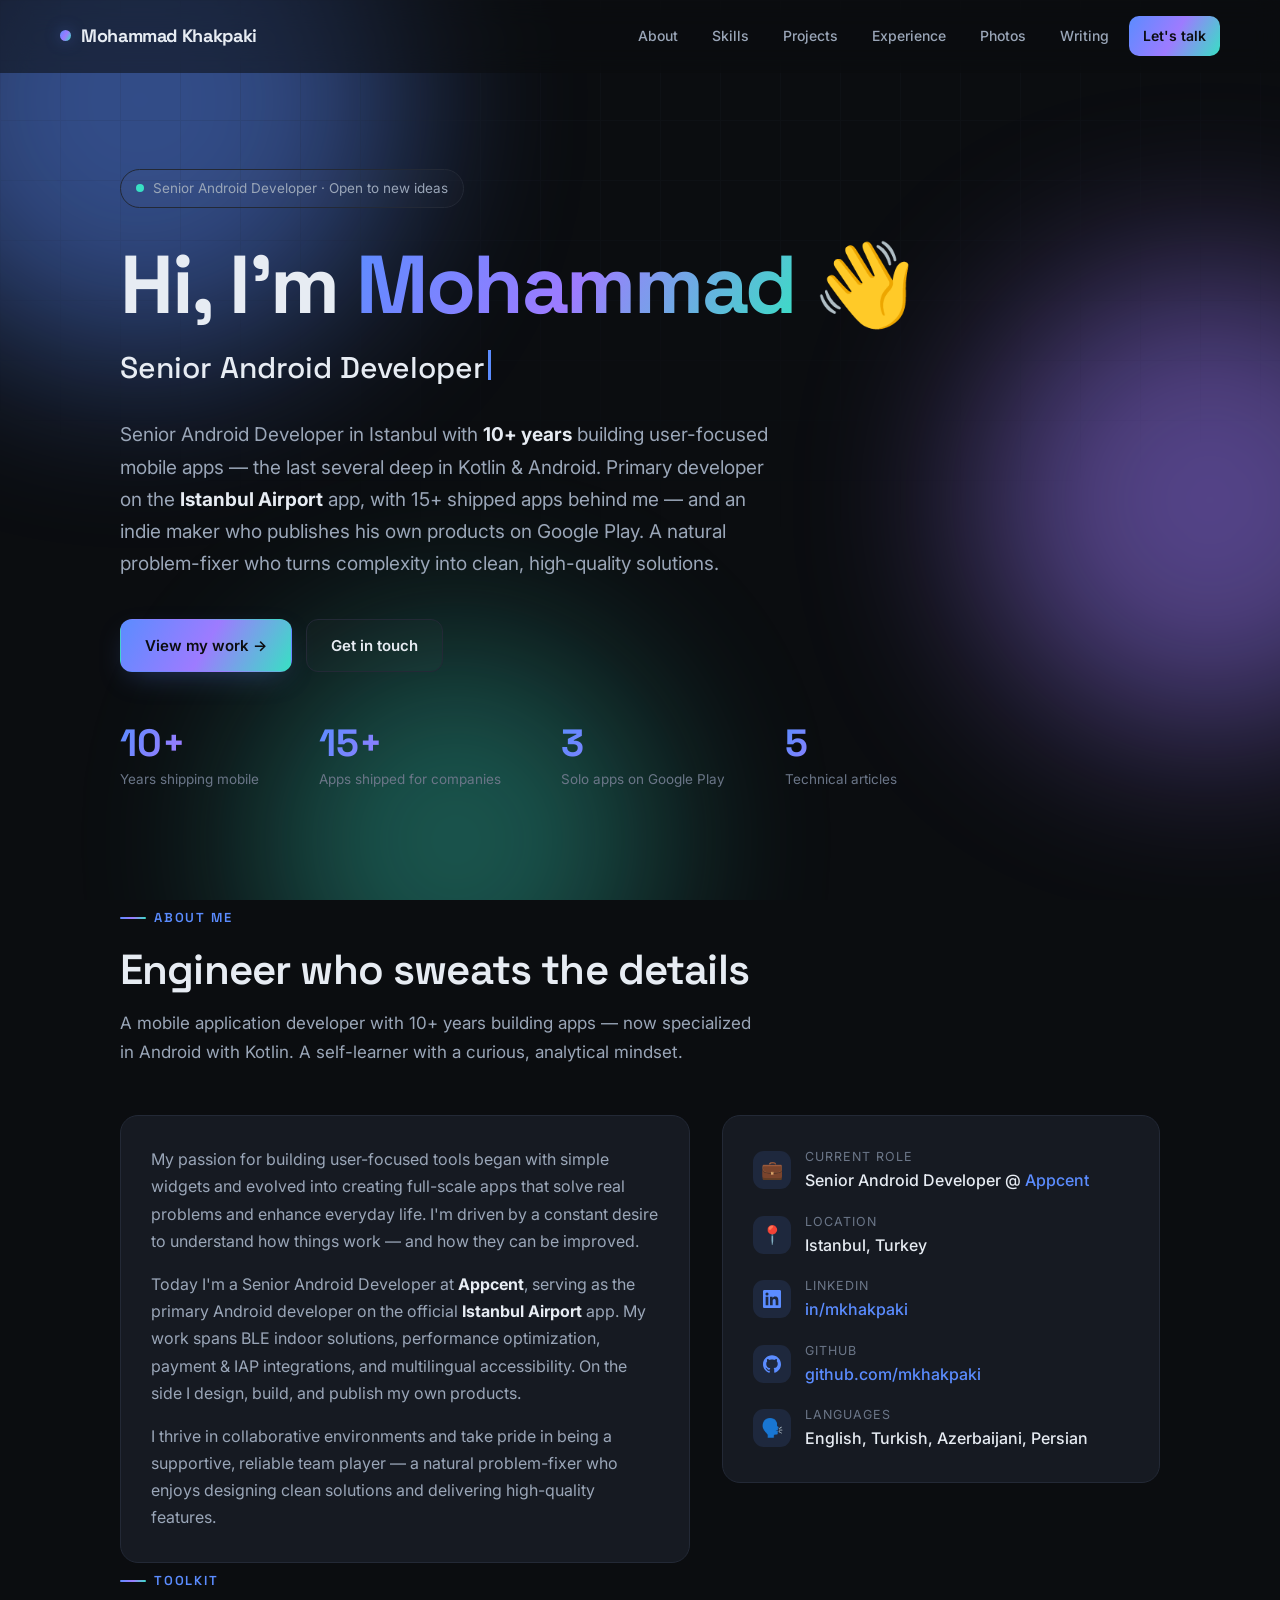
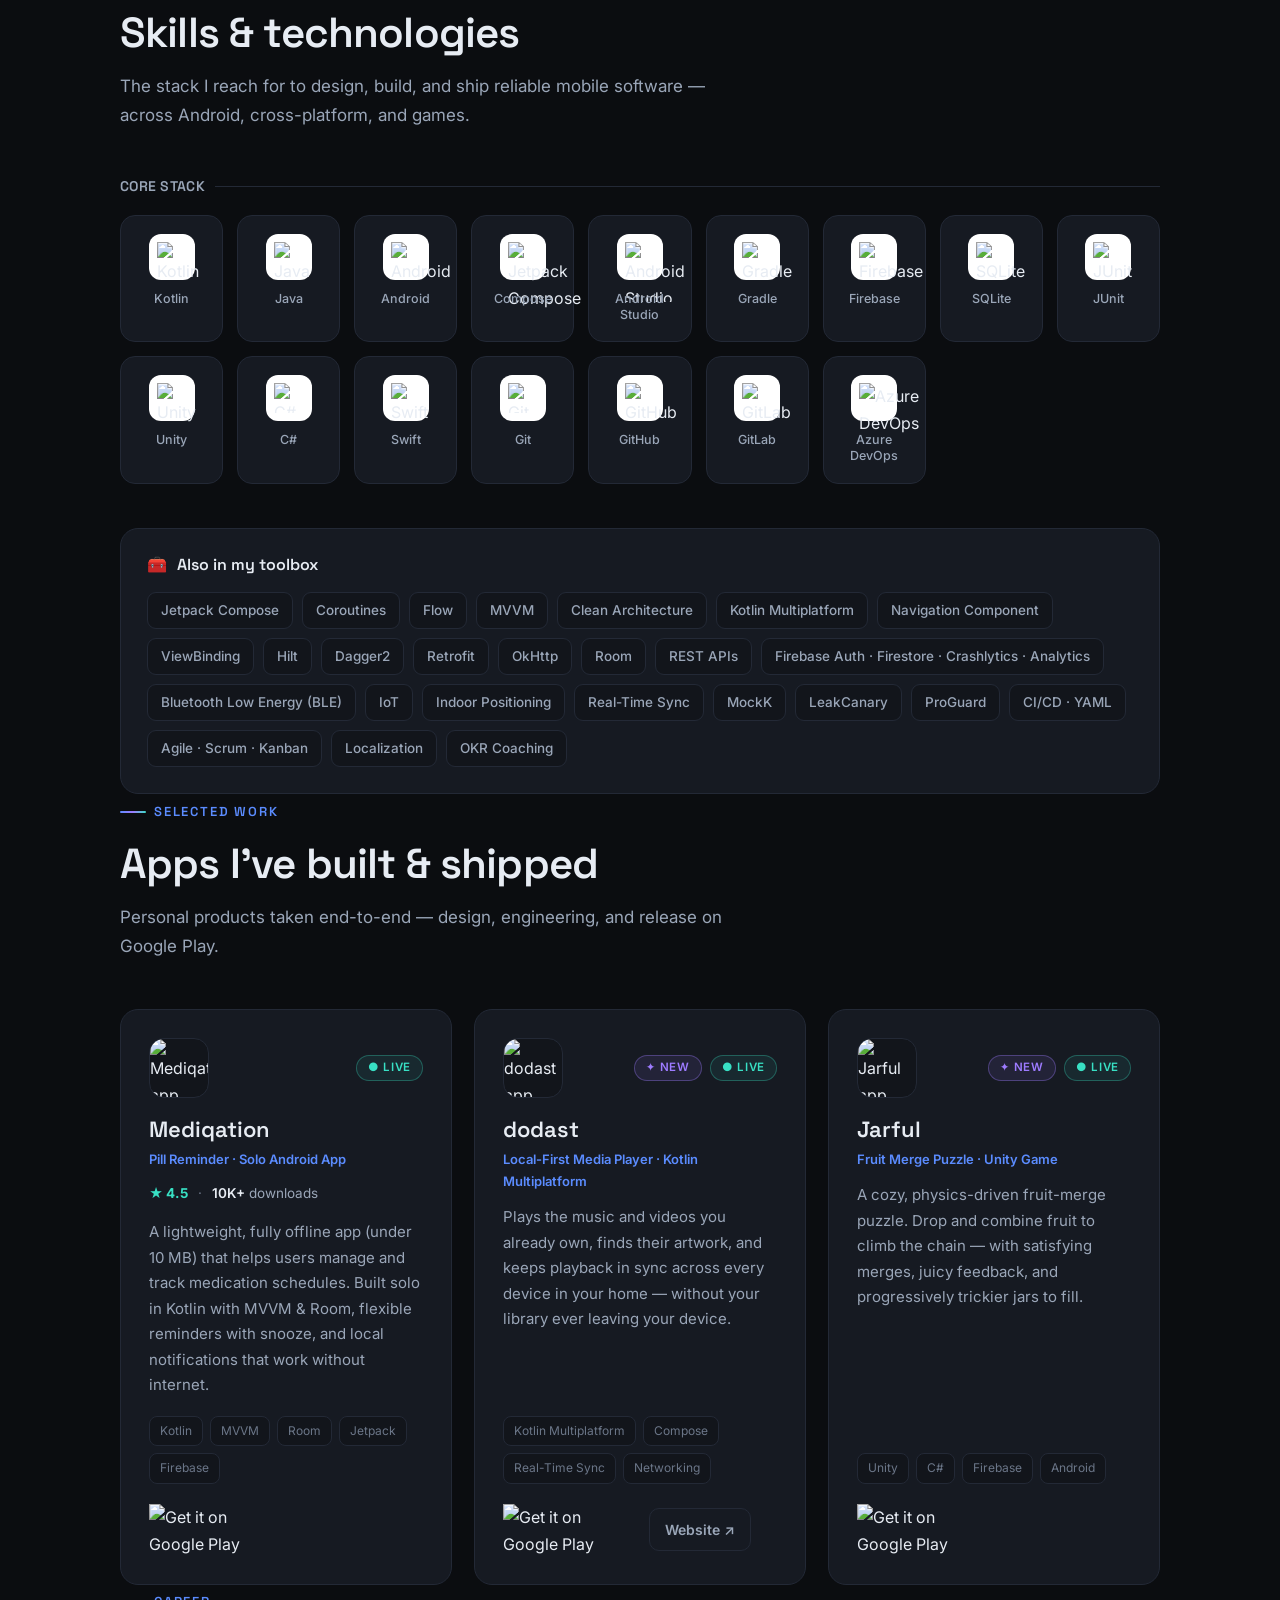
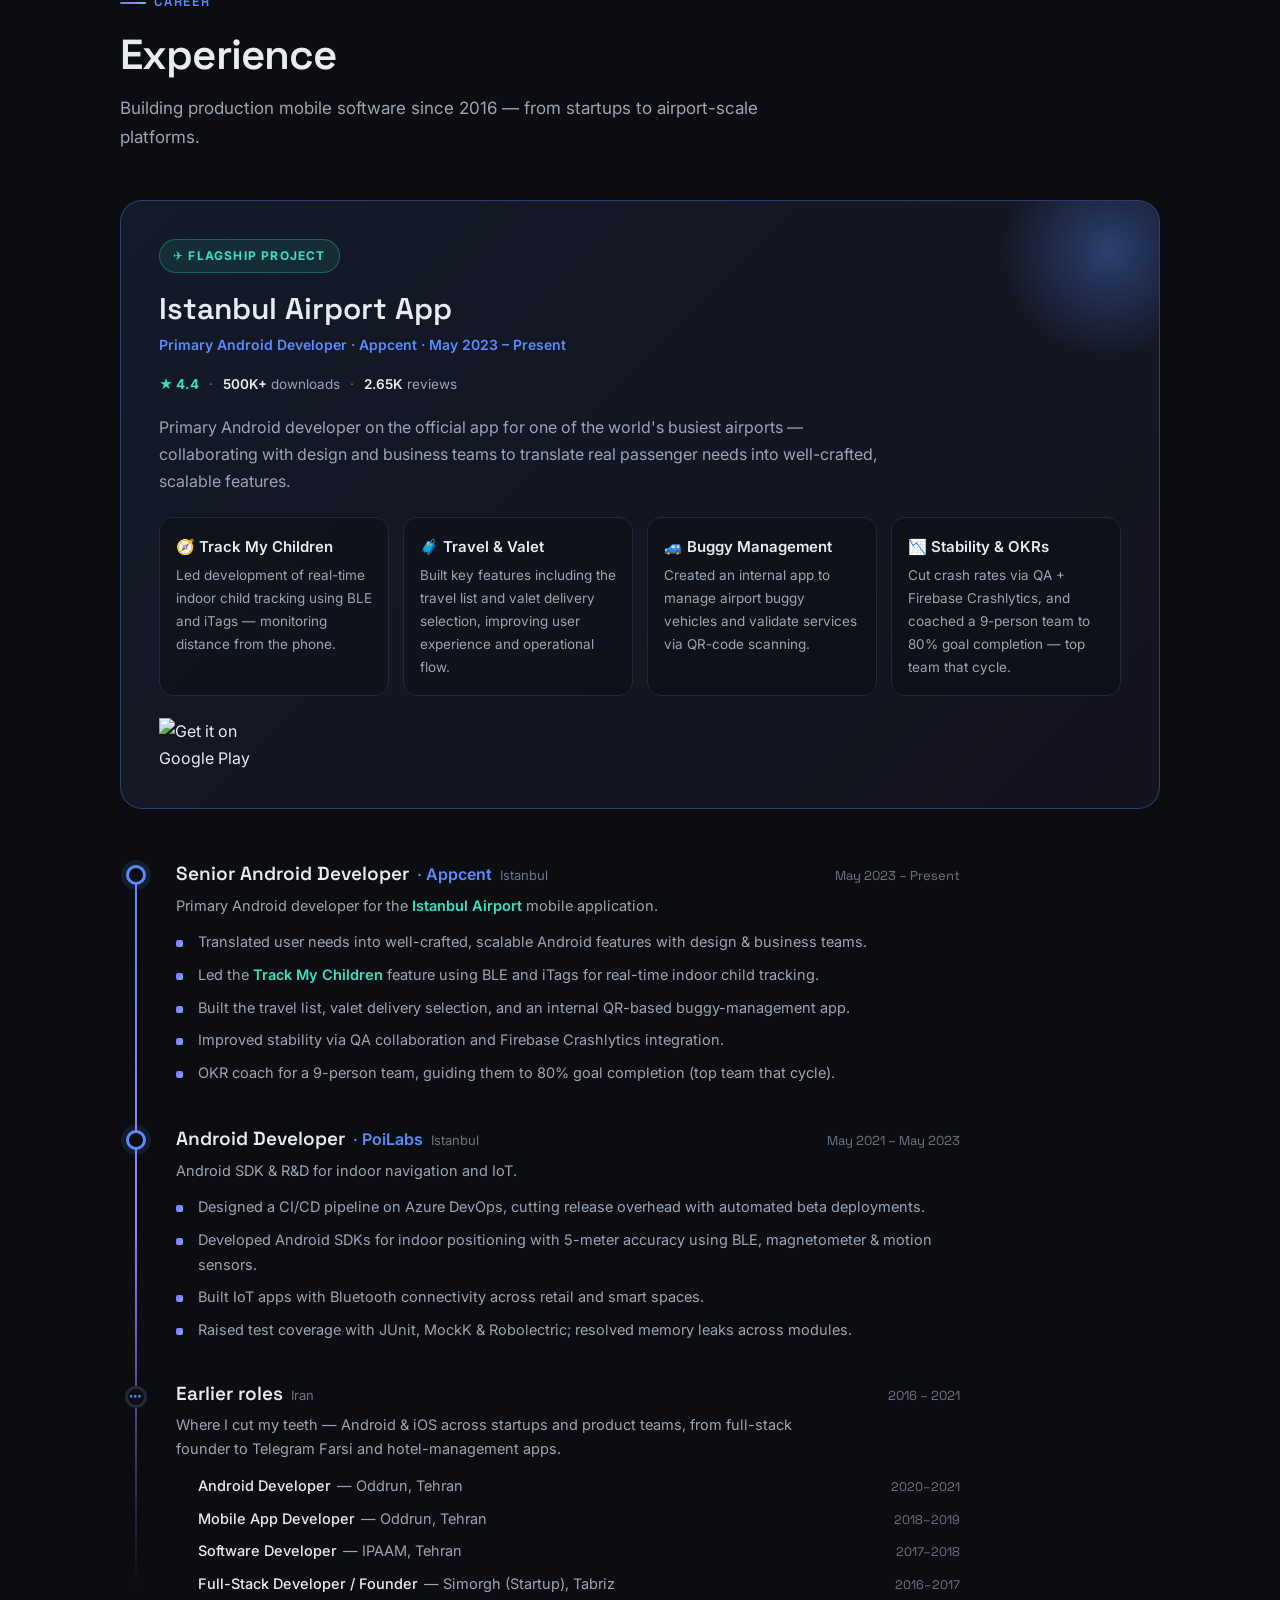
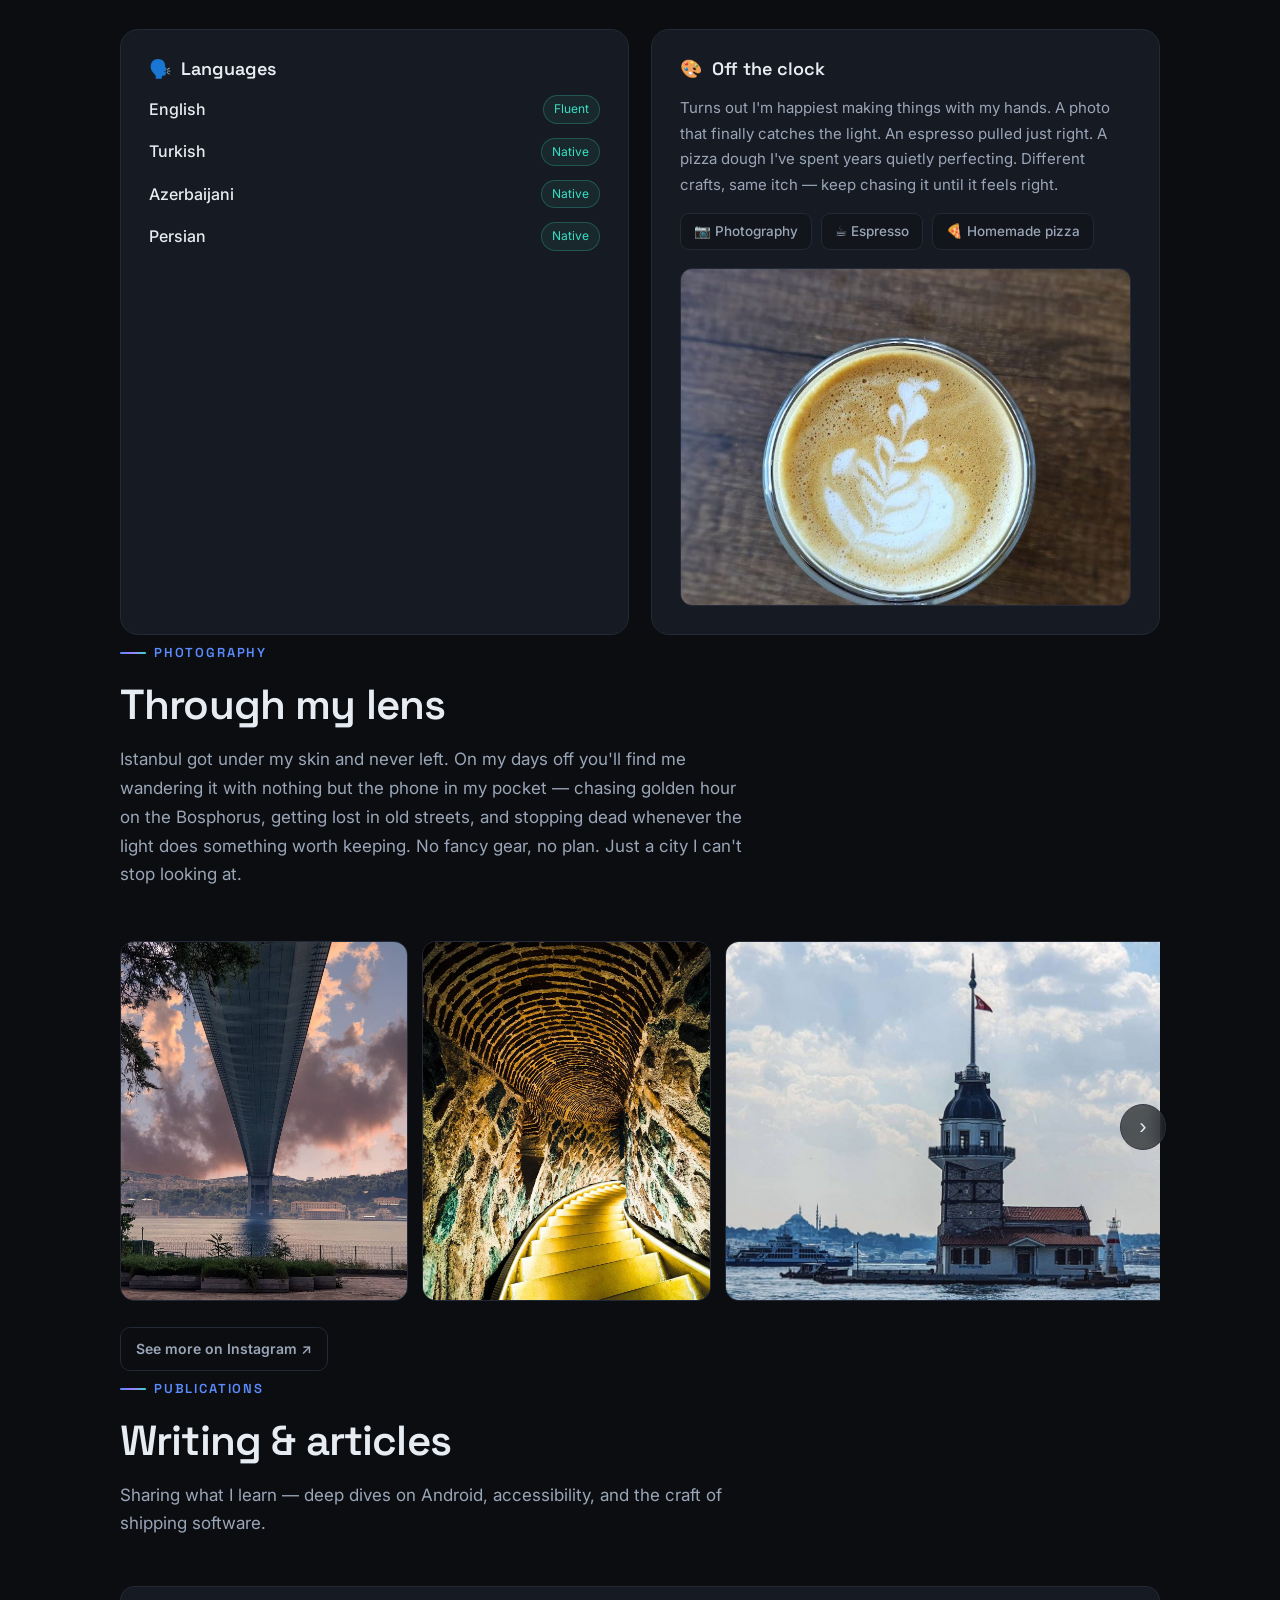
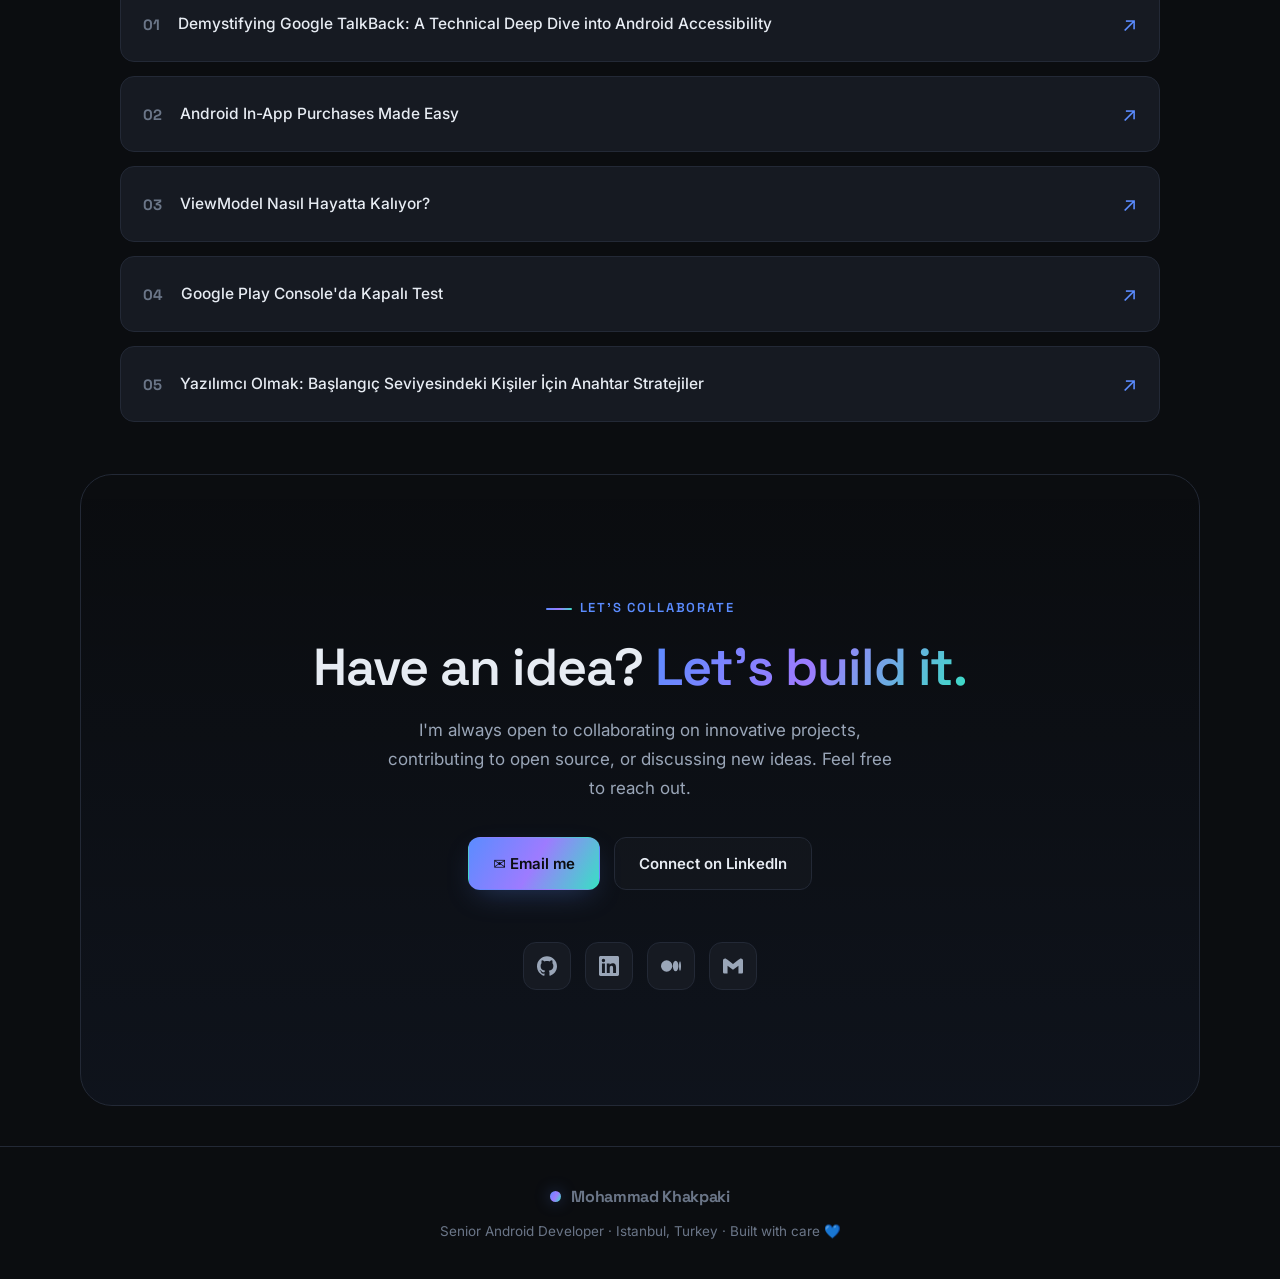
==== commit b147c48d: "Add media and general improvements" ====
--- a/index.html
+++ b/index.html
@@ -74,9 +74,9 @@
   "@type": "ItemList",
   "name": "Apps by Mohammad Khakpaki",
   "itemListElement": [
-    {"@type": "SoftwareApplication", "name": "Jarful: Fruit Merge Puzzle", "applicationCategory": "GameApplication", "operatingSystem": "Android", "author": {"@type":"Person","name":"Mohammad Khakpaki"}, "url": "https://play.google.com/store/apps/details?id=com.mkhakpaki.fruitmerge"},
+    {"@type": "SoftwareApplication", "name": "Mediqation — Pill Reminder", "applicationCategory": "HealthApplication", "operatingSystem": "Android", "author": {"@type":"Person","name":"Mohammad Khakpaki"}, "aggregateRating": {"@type":"AggregateRating","ratingValue":"4.5","bestRating":"5"}, "url": "https://play.google.com/store/apps/details?id=com.mediqation.android"},
     {"@type": "SoftwareApplication", "name": "dodast", "applicationCategory": "MultimediaApplication", "operatingSystem": "Android", "author": {"@type":"Person","name":"Mohammad Khakpaki"}, "url": "https://play.google.com/store/apps/details?id=com.mkhakpaki.dodast"},
-    {"@type": "SoftwareApplication", "name": "Mediqation — Pill Reminder", "applicationCategory": "HealthApplication", "operatingSystem": "Android", "author": {"@type":"Person","name":"Mohammad Khakpaki"}, "url": "https://play.google.com/store/apps/details?id=com.mediqation.android"}
+    {"@type": "SoftwareApplication", "name": "Jarful: Fruit Merge Puzzle", "applicationCategory": "GameApplication", "operatingSystem": "Android", "author": {"@type":"Person","name":"Mohammad Khakpaki"}, "url": "https://play.google.com/store/apps/details?id=com.mkhakpaki.fruitmerge"}
   ]
 }
 </script>
@@ -115,7 +115,7 @@
 @media(max-width:900px){.nav-links{position:fixed;inset:64px 12px auto 12px;flex-direction:column;background:var(--bg-soft);border:1px solid var(--border);border-radius:16px;padding:12px;gap:4px;transform:translateY(-12px);opacity:0;pointer-events:none;transition:.25s}.nav-links.open{transform:translateY(0);opacity:1;pointer-events:auto}.nav-links a{width:100%}.burger{display:block}}
 .wrap{max-width:1120px;margin:0 auto;padding:0 clamp(20px,5vw,40px)}
 section{padding:clamp(58px,7vw,96px) 0;position:relative}
-#education{padding-top:clamp(16px,2.5vw,32px)}
+#personal{padding-top:clamp(16px,2.5vw,32px)}
 .eyebrow{display:inline-flex;align-items:center;gap:8px;font-family:'Space Grotesk';font-size:13px;font-weight:600;letter-spacing:.14em;text-transform:uppercase;color:var(--accent);margin-bottom:16px}
 .eyebrow::before{content:'';width:26px;height:2px;background:var(--grad);border-radius:2px}
 .section-title{font-size:clamp(28px,4.5vw,42px);letter-spacing:-.02em;margin-bottom:14px}
@@ -140,6 +140,14 @@
 .stats-row{display:flex;flex-wrap:wrap;gap:clamp(24px,5vw,60px)}
 .stat .num{font-family:'Space Grotesk';font-size:clamp(26px,4vw,38px);font-weight:700;background:var(--grad);-webkit-background-clip:text;background-clip:text;-webkit-text-fill-color:transparent;line-height:1}
 .stat .lbl{color:var(--faint);font-size:13.5px;margin-top:6px}
+/* stats stagger: row stays put, each stat pops in left-to-right */
+.stats-row.reveal{opacity:1;transform:none}
+.stats-row .stat{opacity:0;transform:translateY(22px) scale(.96);transition:opacity .55s cubic-bezier(.2,.7,.2,1),transform .55s cubic-bezier(.2,.7,.2,1)}
+.stats-row.in .stat{opacity:1;transform:none}
+.stats-row.in .stat:nth-child(1){transition-delay:.10s}
+.stats-row.in .stat:nth-child(2){transition-delay:.26s}
+.stats-row.in .stat:nth-child(3){transition-delay:.42s}
+.stats-row.in .stat:nth-child(4){transition-delay:.58s}
 .reveal{opacity:0;transform:translateY(28px);transition:opacity .7s cubic-bezier(.2,.7,.2,1),transform .7s cubic-bezier(.2,.7,.2,1)}
 .reveal.in{opacity:1;transform:none}
 .about-grid{display:grid;grid-template-columns:1.3fr 1fr;gap:32px;align-items:start}
@@ -149,7 +157,7 @@
 .about-card p:last-child{margin-bottom:0}
 .about-card strong{color:var(--text)}
 .info-list{list-style:none;display:flex;flex-direction:column;gap:16px}
-.info-list li{display:flex;gap:14px;align-items:flex-start}
+.info-list li{display:flex;gap:14px;align-items:center}
 .info-list .ic{width:38px;height:38px;flex:0 0 38px;border-radius:11px;display:grid;place-items:center;background:rgba(91,140,255,.12);font-size:18px}
 .info-list .ic svg{width:18px;height:18px;fill:var(--accent)}
 .info-list .k{font-size:12.5px;color:var(--faint);text-transform:uppercase;letter-spacing:.08em}
@@ -177,7 +185,7 @@
 .proj-top{display:flex;align-items:center;justify-content:space-between;margin-bottom:18px}
 .proj-icon{width:60px;height:60px;border-radius:15px;overflow:hidden;border:1px solid var(--border);background:var(--bg-soft);flex:0 0 60px}
 .proj-icon img{width:100%;height:100%;object-fit:cover;display:block}
-.tag{font-size:11.5px;font-weight:600;letter-spacing:.06em;text-transform:uppercase;padding:5px 11px;border-radius:100px;border:1px solid var(--border);color:var(--muted)}
+.tag{display:inline-flex;align-items:center;gap:5px;line-height:1;font-size:11.5px;font-weight:600;letter-spacing:.06em;text-transform:uppercase;padding:6px 11px;border-radius:100px;border:1px solid var(--border);color:var(--muted)}
 .tag.live{color:var(--accent-3);border-color:rgba(56,224,196,.3);background:rgba(56,224,196,.08)}
 .proj h3{font-size:22px;margin-bottom:6px}
 .proj .ptype{font-size:13px;color:var(--accent);font-weight:600;margin-bottom:12px}
@@ -188,7 +196,10 @@
 .proj p{color:var(--muted);font-size:15px;margin-bottom:18px;flex:1}
 .proj-tech{display:flex;flex-wrap:wrap;gap:7px;margin-bottom:20px}
 .proj-tech span{font-size:12px;padding:4px 10px;border-radius:8px;background:var(--bg-soft);border:1px solid var(--border);color:var(--faint)}
-.proj-links{display:flex;gap:10px;flex-wrap:wrap}
+.proj-links{display:flex;gap:12px;flex-wrap:wrap;align-items:center}
+.gp-badge{display:inline-flex;align-items:center;transition:transform .2s,opacity .2s}
+.gp-badge img{height:52px;width:auto;display:block}
+.gp-badge:hover{transform:translateY(-2px);opacity:.88}
 .plink{display:inline-flex;align-items:center;gap:7px;font-size:14px;font-weight:600;color:var(--accent);padding:9px 15px;border-radius:10px;border:1px solid var(--border);transition:.2s}
 .plink:hover{background:var(--accent);color:#0B0D10;border-color:var(--accent)}
 .plink.sec{color:var(--muted)}
@@ -213,6 +224,8 @@
 .tl-head{display:flex;flex-wrap:wrap;align-items:baseline;gap:8px;margin-bottom:2px}
 .tl-head h3{font-size:19px}
 .tl-co{color:var(--accent);font-weight:600}
+.colink{color:inherit;text-decoration:none;border-bottom:1px solid transparent;transition:border-color .2s}
+.colink:hover{border-bottom-color:currentColor}
 .tl-loc{color:var(--faint);font-size:13px}
 .tl-date{margin-left:auto;font-size:13px;color:var(--faint);font-family:'Space Grotesk'}
 .tl-item > p{color:var(--muted);font-size:14.5px;margin-top:6px}
@@ -231,6 +244,37 @@
 @media(max-width:760px){.two-col{grid-template-columns:1fr}}
 .mini-card{background:var(--card);border:1px solid var(--border);border-radius:var(--r);padding:28px}
 .mini-card h3{font-size:18px;margin-bottom:16px;display:flex;align-items:center;gap:10px}
+.mc-text{color:var(--muted);font-size:15px;line-height:1.7}
+.oc-card{display:flex;flex-direction:column;justify-content:space-between;gap:18px}
+.oc-thumb{width:100%;aspect-ratio:4/3;object-fit:cover;object-position:center;border-radius:12px;border:1px solid var(--border)}
+/* photography slider gallery */
+.gallery-wrap{position:relative}
+.gallery{display:flex;gap:14px;overflow-x:auto;scroll-snap-type:x proximity;scroll-behavior:smooth;padding:4px 2px 16px;scrollbar-width:thin;scrollbar-color:var(--border) transparent}
+.gallery::-webkit-scrollbar{height:8px}
+.gallery::-webkit-scrollbar-thumb{background:var(--border);border-radius:8px}
+.gallery::-webkit-scrollbar-track{background:transparent}
+.gallery figure{flex:0 0 auto;height:clamp(260px,42vw,360px);margin:0;scroll-snap-align:start;border-radius:14px;overflow:hidden;position:relative;cursor:zoom-in;border:1px solid var(--border);background:var(--bg-soft)}
+.gallery img{height:100%;width:auto;display:block;transition:transform .5s cubic-bezier(.2,.7,.2,1)}
+.gallery figure::after{content:'';position:absolute;inset:0;background:linear-gradient(180deg,transparent 55%,rgba(11,13,16,.4));opacity:0;transition:.3s;pointer-events:none}
+.gallery figure:hover img{transform:scale(1.06)}
+.gallery figure:hover::after{opacity:1}
+.gal-nav{position:absolute;top:50%;transform:translateY(-50%);z-index:5;width:46px;height:46px;border-radius:50%;background:rgba(11,13,16,.7);backdrop-filter:blur(8px);border:1px solid var(--border);color:var(--text);font-size:22px;cursor:pointer;display:grid;place-items:center;transition:.2s;opacity:.9}
+.gal-nav:hover{background:var(--grad);color:#0B0D10;border-color:transparent;opacity:1}
+.gal-prev{left:-6px}
+.gal-next{right:-6px}
+.gal-nav.gal-hidden{opacity:0;pointer-events:none;transform:translateY(-50%) scale(.85)}
+@media(max-width:620px){.gal-nav{display:none}}
+.lightbox{position:fixed;inset:0;z-index:200;background:rgba(6,8,11,.92);backdrop-filter:blur(6px);display:none;align-items:center;justify-content:center;padding:24px}
+.lightbox.open{display:flex}
+.lightbox img{max-width:92vw;max-height:88vh;border-radius:12px;box-shadow:0 30px 80px -20px #000;animation:lbin .3s ease}
+@keyframes lbin{from{opacity:0;transform:scale(.97)}to{opacity:1;transform:none}}
+.lb-btn{position:absolute;background:rgba(255,255,255,.08);border:1px solid var(--border);color:#fff;width:50px;height:50px;border-radius:50%;font-size:22px;cursor:pointer;display:grid;place-items:center;transition:.2s;user-select:none}
+.lb-btn:hover{background:var(--accent);color:#0B0D10;border-color:transparent}
+.lb-close{top:20px;right:22px;width:44px;height:44px;font-size:20px}
+.lb-prev{left:20px;top:50%;transform:translateY(-50%)}
+.lb-next{right:20px;top:50%;transform:translateY(-50%)}
+.lb-count{position:absolute;bottom:22px;left:50%;transform:translateX(-50%);color:var(--muted);font-size:13px;font-family:'Space Grotesk'}
+@media(max-width:620px){.lb-prev{left:8px}.lb-next{right:8px}.lb-btn{width:42px;height:42px}}
 .edu{display:flex;flex-direction:column;gap:6px}
 .edu .deg{font-weight:600}
 .edu .sch{color:var(--muted);font-size:14.5px}
@@ -246,11 +290,9 @@
 .pub .ptitle{font-weight:500;flex:1;font-size:15.5px}
 .pub .arrow{color:var(--accent);font-size:20px;transition:.25s;flex:0 0 auto}
 .pub:hover .arrow{transform:translate(4px,-4px)}
-.gh-stats{display:grid;grid-template-columns:1fr 1fr;gap:20px}
-@media(max-width:720px){.gh-stats{grid-template-columns:1fr}}
-.gh-stats .frame{background:var(--card);border:1px solid var(--border);border-radius:var(--r);padding:14px;overflow:hidden}
-.gh-stats img{display:block;width:100%;border-radius:10px}
-.contact{text-align:center;background:linear-gradient(180deg,transparent,rgba(91,140,255,.05));border-top:1px solid var(--border);border-radius:32px 32px 0 0;margin-top:40px;padding-bottom:clamp(76px,9vw,120px)}
+.proj-top .tags{display:flex;gap:8px;align-items:center}
+.tag.new{color:var(--accent-2);border-color:rgba(157,123,255,.35);background:rgba(157,123,255,.1)}
+.contact{text-align:center;background:linear-gradient(180deg,transparent,rgba(91,140,255,.05));border:1px solid var(--border);border-radius:32px;margin-top:40px;margin-bottom:8px;padding-top:clamp(76px,9vw,120px);padding-bottom:clamp(76px,9vw,120px)}
 .contact h2{font-size:clamp(30px,5vw,52px);letter-spacing:-.02em;margin-bottom:18px}
 .contact h2 .grad{background:var(--grad);-webkit-background-clip:text;background-clip:text;-webkit-text-fill-color:transparent}
 .contact p{color:var(--muted);max-width:520px;margin:0 auto 34px;font-size:17px}
@@ -258,7 +300,7 @@
 .social{width:48px;height:48px;border-radius:13px;display:grid;place-items:center;border:1px solid var(--border);background:var(--card);transition:.25s;color:var(--muted)}
 .social:hover{border-color:var(--accent);color:var(--accent);transform:translateY(-3px)}
 .social svg{width:20px;height:20px}
-footer{text-align:center;padding:36px 20px;color:var(--faint);font-size:13.5px;border-top:1px solid var(--border)}
+footer{text-align:center;padding:36px 20px;color:var(--faint);font-size:13.5px;border-top:1px solid var(--border);margin-top: 40px;}
 footer .brand{justify-content:center;margin-bottom:10px;font-size:16px}
 .back-top{position:fixed;right:22px;bottom:22px;width:46px;height:46px;border-radius:13px;background:var(--card);border:1px solid var(--border);display:grid;place-items:center;cursor:pointer;color:var(--text);opacity:0;pointer-events:none;transition:.3s;z-index:90}
 .back-top.show{opacity:1;pointer-events:auto}
@@ -277,6 +319,7 @@
     <a href="#skills">Skills</a>
     <a href="#projects">Projects</a>
     <a href="#experience">Experience</a>
+    <a href="#photography">Photos</a>
     <a href="#writing">Writing</a>
     <a href="#contact" class="nav-cta">Let's talk</a>
   </div>
@@ -308,12 +351,12 @@
   <div class="about-grid">
     <div class="about-card reveal">
       <p>My passion for building user-focused tools began with simple widgets and evolved into creating full-scale apps that solve real problems and enhance everyday life. I'm driven by a constant desire to understand how things work — and how they can be improved.</p>
-      <p>Today I'm a Senior Android Developer at <strong>Appcent</strong>, serving as the primary Android developer on the official <strong>Istanbul Airport</strong> app. My work spans BLE indoor solutions, performance optimization, payment & IAP integrations, and multilingual accessibility. On the side I design, build, and publish my own products.</p>
+      <p>Today I'm a Senior Android Developer at <strong><a class="colink" href="https://appcent.mobi/" target="_blank" rel="noopener">Appcent</a></strong>, serving as the primary Android developer on the official <strong>Istanbul Airport</strong> app. My work spans BLE indoor solutions, performance optimization, payment & IAP integrations, and multilingual accessibility. On the side I design, build, and publish my own products.</p>
       <p>I thrive in collaborative environments and take pride in being a supportive, reliable team player — a natural problem-fixer who enjoys designing clean solutions and delivering high-quality features.</p>
     </div>
     <div class="about-card reveal">
       <ul class="info-list">
-        <li><span class="ic">💼</span><div><div class="k">Current role</div><div class="v">Senior Android Developer @ Appcent</div></div></li>
+        <li><span class="ic">💼</span><div><div class="k">Current role</div><div class="v">Senior Android Developer @ <a class="colink" href="https://appcent.mobi/" target="_blank" rel="noopener">Appcent</a></div></div></li>
         <li><span class="ic">📍</span><div><div class="k">Location</div><div class="v">Istanbul, Turkey</div></div></li>
         <li><span class="ic"><svg viewBox="0 0 24 24" aria-hidden="true"><path d="M20.447 20.452h-3.554v-5.569c0-1.328-.027-3.037-1.852-3.037-1.853 0-2.136 1.445-2.136 2.939v5.667H9.351V9h3.414v1.561h.046c.477-.9 1.637-1.85 3.37-1.85 3.601 0 4.267 2.37 4.267 5.455v6.286zM5.337 7.433a2.062 2.062 0 01-2.063-2.065 2.064 2.064 0 112.063 2.065zm1.782 13.019H3.555V9h3.564v11.452zM22.225 0H1.771C.792 0 0 .774 0 1.729v20.542C0 23.227.792 24 1.771 24h20.451C23.2 24 24 23.227 24 22.271V1.729C24 .774 23.2 0 22.222 0h.003z"/></svg></span><div><div class="k">LinkedIn</div><div class="v"><a href="https://www.linkedin.com/in/mkhakpaki" target="_blank" rel="noopener">in/mkhakpaki</a></div></div></li>
         <li><span class="ic"><svg viewBox="0 0 24 24" aria-hidden="true"><path d="M12 .297c-6.63 0-12 5.373-12 12 0 5.303 3.438 9.8 8.205 11.385.6.113.82-.258.82-.577 0-.285-.01-1.04-.015-2.04-3.338.724-4.042-1.61-4.042-1.61C4.422 18.07 3.633 17.7 3.633 17.7c-1.087-.744.084-.729.084-.729 1.205.084 1.838 1.236 1.838 1.236 1.07 1.835 2.809 1.305 3.495.998.108-.776.417-1.305.76-1.605-2.665-.3-5.466-1.332-5.466-5.93 0-1.31.465-2.38 1.235-3.22-.135-.303-.54-1.523.105-3.176 0 0 1.005-.322 3.3 1.23.96-.267 1.98-.399 3-.405 1.02.006 2.04.138 3 .405 2.28-1.552 3.285-1.23 3.285-1.23.645 1.653.24 2.873.12 3.176.765.84 1.23 1.91 1.23 3.22 0 4.61-2.805 5.625-5.475 5.92.42.36.81 1.096.81 2.22 0 1.606-.015 2.896-.015 3.286 0 .315.21.69.825.57C20.565 22.092 24 17.592 24 12.297c0-6.627-5.373-12-12-12"/></svg></span><div><div class="k">GitHub</div><div class="v"><a href="https://github.com/mkhakpaki" target="_blank" rel="noopener">github.com/mkhakpaki</a></div></div></li>
@@ -331,16 +374,16 @@
   <div class="tech-grid reveal">
     <div class="tech"><span class="logo"><img src="https://cdn.jsdelivr.net/gh/devicons/devicon/icons/kotlin/kotlin-original.svg" alt="Kotlin" loading="lazy" width="30" height="30"></span><span class="tn">Kotlin</span></div>
     <div class="tech"><span class="logo"><img src="https://cdn.jsdelivr.net/gh/devicons/devicon/icons/java/java-original.svg" alt="Java" loading="lazy" width="30" height="30"></span><span class="tn">Java</span></div>
-    <div class="tech"><span class="logo"><img src="https://cdn.jsdelivr.net/gh/devicons/devicon/icons/swift/swift-original.svg" alt="Swift" loading="lazy" width="30" height="30"></span><span class="tn">Swift</span></div>
-    <div class="tech"><span class="logo"><img src="https://cdn.jsdelivr.net/gh/devicons/devicon/icons/csharp/csharp-original.svg" alt="C#" loading="lazy" width="30" height="30"></span><span class="tn">C#</span></div>
     <div class="tech"><span class="logo"><img src="https://cdn.jsdelivr.net/gh/devicons/devicon/icons/android/android-original.svg" alt="Android" loading="lazy" width="30" height="30"></span><span class="tn">Android</span></div>
     <div class="tech"><span class="logo"><img src="https://cdn.jsdelivr.net/gh/devicons/devicon/icons/jetpackcompose/jetpackcompose-original.svg" alt="Jetpack Compose" loading="lazy" width="30" height="30"></span><span class="tn">Compose</span></div>
-    <div class="tech"><span class="logo"><img src="https://cdn.jsdelivr.net/gh/devicons/devicon/icons/unity/unity-original.svg" alt="Unity" loading="lazy" width="30" height="30"></span><span class="tn">Unity</span></div>
+    <div class="tech"><span class="logo"><img src="https://cdn.jsdelivr.net/gh/devicons/devicon/icons/androidstudio/androidstudio-original.svg" alt="Android Studio" loading="lazy" width="30" height="30"></span><span class="tn">Android Studio</span></div>
+    <div class="tech"><span class="logo"><img src="https://cdn.jsdelivr.net/gh/devicons/devicon/icons/gradle/gradle-original.svg" alt="Gradle" loading="lazy" width="30" height="30"></span><span class="tn">Gradle</span></div>
     <div class="tech"><span class="logo"><img src="https://cdn.jsdelivr.net/gh/devicons/devicon/icons/firebase/firebase-plain.svg" alt="Firebase" loading="lazy" width="30" height="30"></span><span class="tn">Firebase</span></div>
-    <div class="tech"><span class="logo"><img src="https://cdn.jsdelivr.net/gh/devicons/devicon/icons/gradle/gradle-original.svg" alt="Gradle" loading="lazy" width="30" height="30"></span><span class="tn">Gradle</span></div>
-    <div class="tech"><span class="logo"><img src="https://cdn.jsdelivr.net/gh/devicons/devicon/icons/androidstudio/androidstudio-original.svg" alt="Android Studio" loading="lazy" width="30" height="30"></span><span class="tn">Android Studio</span></div>
     <div class="tech"><span class="logo"><img src="https://cdn.jsdelivr.net/gh/devicons/devicon/icons/sqlite/sqlite-original.svg" alt="SQLite" loading="lazy" width="30" height="30"></span><span class="tn">SQLite</span></div>
     <div class="tech"><span class="logo"><img src="https://cdn.jsdelivr.net/gh/devicons/devicon/icons/junit/junit-original.svg" alt="JUnit" loading="lazy" width="30" height="30"></span><span class="tn">JUnit</span></div>
+    <div class="tech"><span class="logo"><img src="https://cdn.jsdelivr.net/gh/devicons/devicon/icons/unity/unity-original.svg" alt="Unity" loading="lazy" width="30" height="30"></span><span class="tn">Unity</span></div>
+    <div class="tech"><span class="logo"><img src="https://cdn.jsdelivr.net/gh/devicons/devicon/icons/csharp/csharp-original.svg" alt="C#" loading="lazy" width="30" height="30"></span><span class="tn">C#</span></div>
+    <div class="tech"><span class="logo"><img src="https://cdn.jsdelivr.net/gh/devicons/devicon/icons/swift/swift-original.svg" alt="Swift" loading="lazy" width="30" height="30"></span><span class="tn">Swift</span></div>
     <div class="tech"><span class="logo"><img src="https://cdn.jsdelivr.net/gh/devicons/devicon/icons/git/git-original.svg" alt="Git" loading="lazy" width="30" height="30"></span><span class="tn">Git</span></div>
     <div class="tech"><span class="logo"><img src="https://cdn.jsdelivr.net/gh/devicons/devicon/icons/github/github-original.svg" alt="GitHub" loading="lazy" width="30" height="30"></span><span class="tn">GitHub</span></div>
     <div class="tech"><span class="logo"><img src="https://cdn.jsdelivr.net/gh/devicons/devicon/icons/gitlab/gitlab-original.svg" alt="GitLab" loading="lazy" width="30" height="30"></span><span class="tn">GitLab</span></div>
@@ -359,29 +402,6 @@
   <h2 class="section-title reveal">Apps I've built & shipped</h2>
   <p class="section-sub reveal">Personal products taken end-to-end — design, engineering, and release on Google Play.</p>
   <div class="proj-grid">
-
-    <article class="proj reveal">
-      <div class="proj-top"><div class="proj-icon"><img src="https://play-lh.googleusercontent.com/5NR0wzU7KeosVLpfTx6hZN4T1-65dx5oy3GwxRIbyLew2kPIYealSxxmP1hJLB2bcC4L-1XFvlA6pjifKy_VIQ=s128" alt="Jarful app icon" loading="lazy" width="60" height="60"></div><span class="tag live">● Live</span></div>
-      <h3>Jarful</h3>
-      <div class="ptype">Fruit Merge Puzzle · Unity Game</div>
-      <p>A cozy, physics-driven fruit-merge puzzle. Drop and combine fruit to climb the chain — with satisfying merges, juicy feedback, and progressively trickier jars to fill.</p>
-      <div class="proj-tech"><span>Unity</span><span>C#</span><span>Firebase</span><span>Android</span></div>
-      <div class="proj-links">
-        <a class="plink" href="https://play.google.com/store/apps/details?id=com.mkhakpaki.fruitmerge" target="_blank" rel="noopener">▶ Google Play</a>
-      </div>
-    </article>
-
-    <article class="proj reveal">
-      <div class="proj-top"><div class="proj-icon"><img src="https://mkhakpaki.github.io/dodast/icon-192.png" alt="dodast app icon" loading="lazy" width="60" height="60"></div><span class="tag live">● Live</span></div>
-      <h3>dodast</h3>
-      <div class="ptype">Local-First Media Player · Kotlin Multiplatform</div>
-      <p>Plays the music and videos you already own, finds their artwork, and keeps playback in sync across every device in your home — without your library ever leaving your device.</p>
-      <div class="proj-tech"><span>Kotlin Multiplatform</span><span>Compose</span><span>Real-Time Sync</span><span>Networking</span></div>
-      <div class="proj-links">
-        <a class="plink" href="https://play.google.com/store/apps/details?id=com.mkhakpaki.dodast" target="_blank" rel="noopener">▶ Google Play</a>
-        <a class="plink sec" href="https://mkhakpaki.github.io/dodast/" target="_blank" rel="noopener">Website ↗</a>
-      </div>
-    </article>
 
     <article class="proj reveal">
       <div class="proj-top"><div class="proj-icon"><img src="https://play-lh.googleusercontent.com/XI-M-2aXFSpcbH8Gg8UUeoFg6q57cw4NOCtI_Z3fUFpJzftUeBDESSvbjCyN4CeBj-nJ2iy80CCsBZlr3-nX=s128" alt="Mediqation app icon" loading="lazy" width="60" height="60"></div><span class="tag live">● Live</span></div>
@@ -391,7 +411,30 @@
       <p>A lightweight, fully offline app (under 10&nbsp;MB) that helps users manage and track medication schedules. Built solo in Kotlin with MVVM & Room, flexible reminders with snooze, and local notifications that work without internet.</p>
       <div class="proj-tech"><span>Kotlin</span><span>MVVM</span><span>Room</span><span>Jetpack</span><span>Firebase</span></div>
       <div class="proj-links">
-        <a class="plink" href="https://play.google.com/store/apps/details?id=com.mediqation.android" target="_blank" rel="noopener">▶ Google Play</a>
+        <a class="gp-badge" href="https://play.google.com/store/apps/details?id=com.mediqation.android" target="_blank" rel="noopener" aria-label="Get Mediqation on Google Play"><img src="assets/google-play-badge.png" alt="Get it on Google Play" width="134" height="52" loading="lazy"></a>
+      </div>
+    </article>
+
+    <article class="proj reveal">
+      <div class="proj-top"><div class="proj-icon"><img src="https://mkhakpaki.github.io/dodast/icon-192.png" alt="dodast app icon" loading="lazy" width="60" height="60"></div><div class="tags"><span class="tag new">✦ New</span><span class="tag live">● Live</span></div></div>
+      <h3>dodast</h3>
+      <div class="ptype">Local-First Media Player · Kotlin Multiplatform</div>
+      <p>Plays the music and videos you already own, finds their artwork, and keeps playback in sync across every device in your home — without your library ever leaving your device.</p>
+      <div class="proj-tech"><span>Kotlin Multiplatform</span><span>Compose</span><span>Real-Time Sync</span><span>Networking</span></div>
+      <div class="proj-links">
+        <a class="gp-badge" href="https://play.google.com/store/apps/details?id=com.mkhakpaki.dodast" target="_blank" rel="noopener" aria-label="Get dodast on Google Play"><img src="assets/google-play-badge.png" alt="Get it on Google Play" width="134" height="52" loading="lazy"></a>
+        <a class="plink sec" href="https://mkhakpaki.github.io/dodast/" target="_blank" rel="noopener">Website ↗</a>
+      </div>
+    </article>
+
+    <article class="proj reveal">
+      <div class="proj-top"><div class="proj-icon"><img src="https://play-lh.googleusercontent.com/5NR0wzU7KeosVLpfTx6hZN4T1-65dx5oy3GwxRIbyLew2kPIYealSxxmP1hJLB2bcC4L-1XFvlA6pjifKy_VIQ=s128" alt="Jarful app icon" loading="lazy" width="60" height="60"></div><div class="tags"><span class="tag new">✦ New</span><span class="tag live">● Live</span></div></div>
+      <h3>Jarful</h3>
+      <div class="ptype">Fruit Merge Puzzle · Unity Game</div>
+      <p>A cozy, physics-driven fruit-merge puzzle. Drop and combine fruit to climb the chain — with satisfying merges, juicy feedback, and progressively trickier jars to fill.</p>
+      <div class="proj-tech"><span>Unity</span><span>C#</span><span>Firebase</span><span>Android</span></div>
+      <div class="proj-links">
+        <a class="gp-badge" href="https://play.google.com/store/apps/details?id=com.mkhakpaki.fruitmerge" target="_blank" rel="noopener" aria-label="Get Jarful on Google Play"><img src="assets/google-play-badge.png" alt="Get it on Google Play" width="134" height="52" loading="lazy"></a>
       </div>
     </article>
 
@@ -407,7 +450,8 @@
   <div class="flagship reveal">
     <span class="flagship-badge">✈ Flagship Project</span>
     <h3>Istanbul Airport App</h3>
-    <div class="fmeta">Primary Android Developer · Appcent · May 2023 – Present</div>
+    <div class="fmeta">Primary Android Developer · <a class="colink" href="https://appcent.mobi/" target="_blank" rel="noopener">Appcent</a> · May 2023 – Present</div>
+    <div class="proj-stats" style="margin-bottom:18px"><span class="rs">★ 4.4</span><span class="sep">·</span><span><b>500K+</b> downloads</span><span class="sep">·</span><span><b>2.65K</b> reviews</span></div>
     <p>Primary Android developer on the official app for one of the world's busiest airports — collaborating with design and business teams to translate real passenger needs into well-crafted, scalable features.</p>
     <div class="flag-feats">
       <div class="flag-feat"><div class="ft">🧭 Track My Children</div><div class="fd">Led development of real-time indoor child tracking using BLE and iTags — monitoring distance from the phone.</div></div>
@@ -415,12 +459,15 @@
       <div class="flag-feat"><div class="ft">🚙 Buggy Management</div><div class="fd">Created an internal app to manage airport buggy vehicles and validate services via QR-code scanning.</div></div>
       <div class="flag-feat"><div class="ft">📉 Stability & OKRs</div><div class="fd">Cut crash rates via QA + Firebase Crashlytics, and coached a 9-person team to 80% goal completion — top team that cycle.</div></div>
     </div>
+    <div class="proj-links" style="margin-top:22px">
+      <a class="gp-badge" href="https://play.google.com/store/apps/details?id=com.igasystem.iga" target="_blank" rel="noopener" aria-label="Get the Istanbul Airport app on Google Play"><img src="assets/google-play-badge.png" alt="Get it on Google Play" width="134" height="52" loading="lazy"></a>
+    </div>
   </div>
 
   <div class="timeline">
     <div class="tl-item reveal">
       <div class="tl-dot"></div>
-      <div class="tl-head"><h3>Senior Android Developer</h3><span class="tl-co">· Appcent</span><span class="tl-loc">Istanbul</span><span class="tl-date">May 2023 – Present</span></div>
+      <div class="tl-head"><h3>Senior Android Developer</h3><span class="tl-co">· <a class="colink" href="https://appcent.mobi/" target="_blank" rel="noopener">Appcent</a></span><span class="tl-loc">Istanbul</span><span class="tl-date">May 2023 – Present</span></div>
       <p>Primary Android developer for the <span class="ia">Istanbul Airport</span> mobile application.</p>
       <ul>
         <li>Translated user needs into well-crafted, scalable Android features with design & business teams.</li>
@@ -432,7 +479,7 @@
     </div>
     <div class="tl-item reveal">
       <div class="tl-dot"></div>
-      <div class="tl-head"><h3>Android Developer</h3><span class="tl-co">· PoiLabs</span><span class="tl-loc">Istanbul</span><span class="tl-date">May 2021 – May 2023</span></div>
+      <div class="tl-head"><h3>Android Developer</h3><span class="tl-co">· <a class="colink" href="https://www.poilabs.com/en/" target="_blank" rel="noopener">PoiLabs</a></span><span class="tl-loc">Istanbul</span><span class="tl-date">May 2021 – May 2023</span></div>
       <p>Android SDK & R&D for indoor navigation and IoT.</p>
       <ul>
         <li>Designed a CI/CD pipeline on Azure DevOps, cutting release overhead with automated beta deployments.</li>
@@ -455,16 +502,8 @@
   </div>
 </section>
 
-<section class="wrap" id="education">
+<section class="wrap" id="personal">
   <div class="two-col">
-    <div class="mini-card reveal">
-      <h3><span>🎓</span>Education</h3>
-      <div class="edu">
-        <span class="deg">Bachelor's Degree, Information Technology</span>
-        <span class="sch">Azarbaijan Shahid Madani University · Tabriz, Iran</span>
-        <span class="dt">Sep 2013 – Oct 2017</span>
-      </div>
-    </div>
     <div class="mini-card reveal">
       <h3><span>🗣️</span>Languages</h3>
       <div class="lang-list">
@@ -474,7 +513,57 @@
         <div class="lang-row"><span class="ln">Persian</span><span class="lv">Native</span></div>
       </div>
     </div>
-  </div>
+    <div class="mini-card reveal oc-card">
+      <div>
+        <h3><span>🎨</span>Off the clock</h3>
+        <p class="mc-text">Turns out I'm happiest making things with my hands. A photo that finally catches the light. An espresso pulled just right. A pizza dough I've spent years quietly perfecting. Different crafts, same itch — keep chasing it until it feels right.</p>
+        <div class="chips" style="margin-top:16px"><span class="chip">📷 Photography</span><span class="chip">☕ Espresso</span><span class="chip">🍕 Homemade pizza</span></div>
+      </div>
+      <img class="oc-thumb" src="photos/espresso.jpg" alt="Latte art espresso — one of my coffee pours" loading="lazy">
+    </div>
+  </div>
+</section>
+
+<section class="wrap" id="photography">
+  <div class="reveal"><span class="eyebrow">Photography</span></div>
+  <h2 class="section-title reveal">Through my lens</h2>
+  <p class="section-sub reveal">Istanbul got under my skin and never left. On my days off you'll find me wandering it with nothing but the phone in my pocket — chasing golden hour on the Bosphorus, getting lost in old streets, and stopping dead whenever the light does something worth keeping. No fancy gear, no plan. Just a city I can't stop looking at.</p>
+  <div class="gallery-wrap reveal">
+    <button class="gal-nav gal-prev" id="galPrev" aria-label="Scroll left">‹</button>
+    <div class="gallery" id="gallery">
+    <figure><img src="photos/ph22.jpg" loading="lazy" width="1105" height="1382" alt="Underside of the Bosphorus Bridge by Mohammad Khakpaki"></figure>
+    <figure><img src="photos/ph23.jpg" loading="lazy" width="1120" height="1400" alt="Historic spiral staircase, Istanbul by Mohammad Khakpaki"></figure>
+    <figure><img src="photos/ph01.jpg" loading="lazy" width="1080" height="732" alt="Maiden's Tower, Istanbul by Mohammad Khakpaki"></figure>
+    <figure><img src="photos/ph10.jpg" loading="lazy" width="1080" height="1350" alt="Spice Bazaar arches, Istanbul by Mohammad Khakpaki"></figure>
+    <figure><img src="photos/ph03.jpg" loading="lazy" width="1321" height="1400" alt="Ortakoy Mosque and the Bosphorus Bridge, Istanbul by Mohammad Khakpaki"></figure>
+    <figure><img src="photos/ph02.jpg" loading="lazy" width="1400" height="1050" alt="Hagia Sophia and fountain, Istanbul by Mohammad Khakpaki"></figure>
+    <figure><img src="photos/ph04.jpg" loading="lazy" width="1392" height="1400" alt="Fisherman silhouette at sunset on the Bosphorus by Mohammad Khakpaki"></figure>
+    <figure><img src="photos/ph05.jpg" loading="lazy" width="788" height="1400" alt="Nostalgic red tram on Istiklal Street, Istanbul by Mohammad Khakpaki"></figure>
+    <figure><img src="photos/ph06.jpg" loading="lazy" width="1053" height="1317" alt="Galata Tower square, Istanbul by Mohammad Khakpaki"></figure>
+    <figure><img src="photos/ph07.jpg" loading="lazy" width="1400" height="1090" alt="Dolmabahce Palace gate, Istanbul by Mohammad Khakpaki"></figure>
+    <figure><img src="photos/ph08.jpg" loading="lazy" width="1400" height="1050" alt="Colourful waterfront houses and boats, Istanbul by Mohammad Khakpaki"></figure>
+    <figure><img src="photos/ph09.jpg" loading="lazy" width="1290" height="1400" alt="Rumeli Fortress, Istanbul by Mohammad Khakpaki"></figure>
+    <figure><img src="photos/ph11.jpg" loading="lazy" width="1120" height="1400" alt="Dolmabahce clock tower and mosque, Istanbul by Mohammad Khakpaki"></figure>
+    <figure><img src="photos/ph12.jpg" loading="lazy" width="1400" height="1050" alt="Maiden's Tower at sunset, Istanbul by Mohammad Khakpaki"></figure>
+    <figure><img src="photos/ph13.jpg" loading="lazy" width="1400" height="1050" alt="Istanbul skyline at night across the water by Mohammad Khakpaki"></figure>
+    <figure><img src="photos/ph14.jpg" loading="lazy" width="1400" height="1050" alt="The Bosphorus seen from the hills, Istanbul by Mohammad Khakpaki"></figure>
+    <figure><img src="photos/ph15.jpg" loading="lazy" width="1400" height="957" alt="The Bosphorus through the trees, Istanbul by Mohammad Khakpaki"></figure>
+    <figure><img src="photos/ph16.jpg" loading="lazy" width="1120" height="1400" alt="Obelisk of Theodosius, Sultanahmet, Istanbul by Mohammad Khakpaki"></figure>
+    <figure><img src="photos/ph17.jpg" loading="lazy" width="788" height="1400" alt="German Fountain, Sultanahmet, Istanbul by Mohammad Khakpaki"></figure>
+    <figure><img src="photos/ph18.jpg" loading="lazy" width="1400" height="1050" alt="Sunset over the sea, Istanbul by Mohammad Khakpaki"></figure>
+    <figure><img src="photos/ph19.jpg" loading="lazy" width="1400" height="1399" alt="Autumn tree-lined road, Istanbul by Mohammad Khakpaki"></figure>
+    <figure><img src="photos/ph20.jpg" loading="lazy" width="788" height="1400" alt="Ivy-covered archway and fountain, Istanbul by Mohammad Khakpaki"></figure>
+    <figure><img src="photos/ph24.jpg" loading="lazy" width="1400" height="1400" alt="Waterfall and wisteria over a green pool, Turkey by Mohammad Khakpaki"></figure>
+    <figure><img src="photos/ph25.jpg" loading="lazy" width="1120" height="1400" alt="Red berries, macro nature photography by Mohammad Khakpaki"></figure>
+    <figure><img src="photos/ph26.jpg" loading="lazy" width="1120" height="1400" alt="Dew drops on a leaf, macro photography by Mohammad Khakpaki"></figure>
+    <figure><img src="photos/ph27.jpg" loading="lazy" width="788" height="1400" alt="Almond blossom in spring, macro photography by Mohammad Khakpaki"></figure>
+    <figure><img src="photos/ph28.jpg" loading="lazy" width="1080" height="1350" alt="Hiker silhouette on a mountain, black and white by Mohammad Khakpaki"></figure>
+    <figure><img src="photos/ph29.jpg" loading="lazy" width="788" height="1400" alt="Golestan Palace tiled doorway, Iran by Mohammad Khakpaki"></figure>
+    <figure><img src="photos/ph30.jpg" loading="lazy" width="788" height="1400" alt="Symmetric tiled vaulted ceiling, Iran by Mohammad Khakpaki"></figure>
+    </div>
+    <button class="gal-nav gal-next" id="galNext" aria-label="Scroll right">›</button>
+  </div>
+  <div style="margin-top:10px"><a class="plink sec" href="https://www.instagram.com/mkhakpaki/" target="_blank" rel="noopener">See more on Instagram ↗</a></div>
 </section>
 
 <section id="writing" class="wrap">
@@ -490,15 +579,6 @@
   </div>
 </section>
 
-<section class="wrap">
-  <div class="reveal"><span class="eyebrow">GitHub</span></div>
-  <h2 class="section-title reveal">By the numbers</h2>
-  <p class="section-sub reveal">Live stats straight from my GitHub profile.</p>
-  <div class="gh-stats reveal">
-    <div class="frame"><img src="https://github.com/mkhakpaki/mkhakpaki/blob/main/profile/stats.svg?raw=true" alt="Mohammad Khakpaki GitHub statistics" loading="lazy"></div>
-    <div class="frame"><img src="https://github.com/mkhakpaki/mkhakpaki/blob/main/profile/top-langs.svg?raw=true" alt="Mohammad Khakpaki most-used programming languages" loading="lazy"></div>
-  </div>
-</section>
 </main>
 
 <section id="contact" class="contact wrap">
@@ -523,6 +603,14 @@
 </footer>
 
 <button class="back-top" id="backTop" aria-label="Back to top">↑</button>
+
+<div class="lightbox" id="lightbox" aria-hidden="true">
+  <button class="lb-btn lb-close" id="lbClose" aria-label="Close">✕</button>
+  <button class="lb-btn lb-prev" id="lbPrev" aria-label="Previous">‹</button>
+  <img id="lbImg" src="" alt="">
+  <button class="lb-btn lb-next" id="lbNext" aria-label="Next">›</button>
+  <div class="lb-count" id="lbCount"></div>
+</div>
 
 <script>
 const nav=document.getElementById('nav'),backTop=document.getElementById('backTop');
@@ -534,6 +622,36 @@
 const io=new IntersectionObserver((es)=>es.forEach(e=>{if(e.isIntersecting){e.target.classList.add('in');io.unobserve(e.target);}}),{threshold:.1});
 document.querySelectorAll('.reveal').forEach((el,i)=>{el.style.transitionDelay=(i%6*60)+'ms';io.observe(el);});
 document.querySelectorAll('.proj').forEach(p=>{p.addEventListener('pointermove',e=>{const r=p.getBoundingClientRect();p.style.setProperty('--mx',(e.clientX-r.left)+'px');p.style.setProperty('--my',(e.clientY-r.top)+'px');});});
+// gallery slider arrows
+(function(){
+  const g=document.getElementById('gallery');if(!g)return;
+  const step=()=>Math.max(g.clientWidth*.8,320);
+  const p=document.getElementById('galPrev'),n=document.getElementById('galNext');
+  if(p)p.onclick=()=>g.scrollBy({left:-step(),behavior:'smooth'});
+  if(n)n.onclick=()=>g.scrollBy({left:step(),behavior:'smooth'});
+  function upd(){const max=g.scrollWidth-g.clientWidth;
+    if(p)p.classList.toggle('gal-hidden',g.scrollLeft<=4);
+    if(n)n.classList.toggle('gal-hidden',g.scrollLeft>=max-4);}
+  // (proximity snap keeps the true end reachable so max detection is reliable)
+  g.addEventListener('scroll',upd,{passive:true});addEventListener('resize',upd);
+  [...g.querySelectorAll('img')].forEach(im=>im.addEventListener('load',upd));
+  upd();
+})();
+// lightbox gallery
+(function(){
+  const imgs=[...document.querySelectorAll('#gallery img')];
+  const lb=document.getElementById('lightbox'),lbImg=document.getElementById('lbImg'),lbCount=document.getElementById('lbCount');
+  let cur=0;
+  function show(i){cur=(i+imgs.length)%imgs.length;lbImg.src=imgs[cur].src;lbImg.alt=imgs[cur].alt;lbCount.textContent=(cur+1)+' / '+imgs.length;}
+  function open(i){show(i);lb.classList.add('open');lb.setAttribute('aria-hidden','false');document.body.style.overflow='hidden';}
+  function close(){lb.classList.remove('open');lb.setAttribute('aria-hidden','true');document.body.style.overflow='';}
+  imgs.forEach((im,i)=>im.addEventListener('click',()=>open(i)));
+  document.getElementById('lbClose').onclick=close;
+  document.getElementById('lbPrev').onclick=e=>{e.stopPropagation();show(cur-1);};
+  document.getElementById('lbNext').onclick=e=>{e.stopPropagation();show(cur+1);};
+  lb.addEventListener('click',e=>{if(e.target===lb)close();});
+  addEventListener('keydown',e=>{if(!lb.classList.contains('open'))return;if(e.key==='Escape')close();if(e.key==='ArrowLeft')show(cur-1);if(e.key==='ArrowRight')show(cur+1);});
+})();
 const roles=['Senior Android Developer','Kotlin Craftsman','Istanbul Airport App','BLE & IoT Engineer','Indie App Maker'];
 const typedEl=document.getElementById('typed');let ri=0,ci=0,del=false;
 function tick(){const w=roles[ri];typedEl.textContent=w.slice(0,ci);
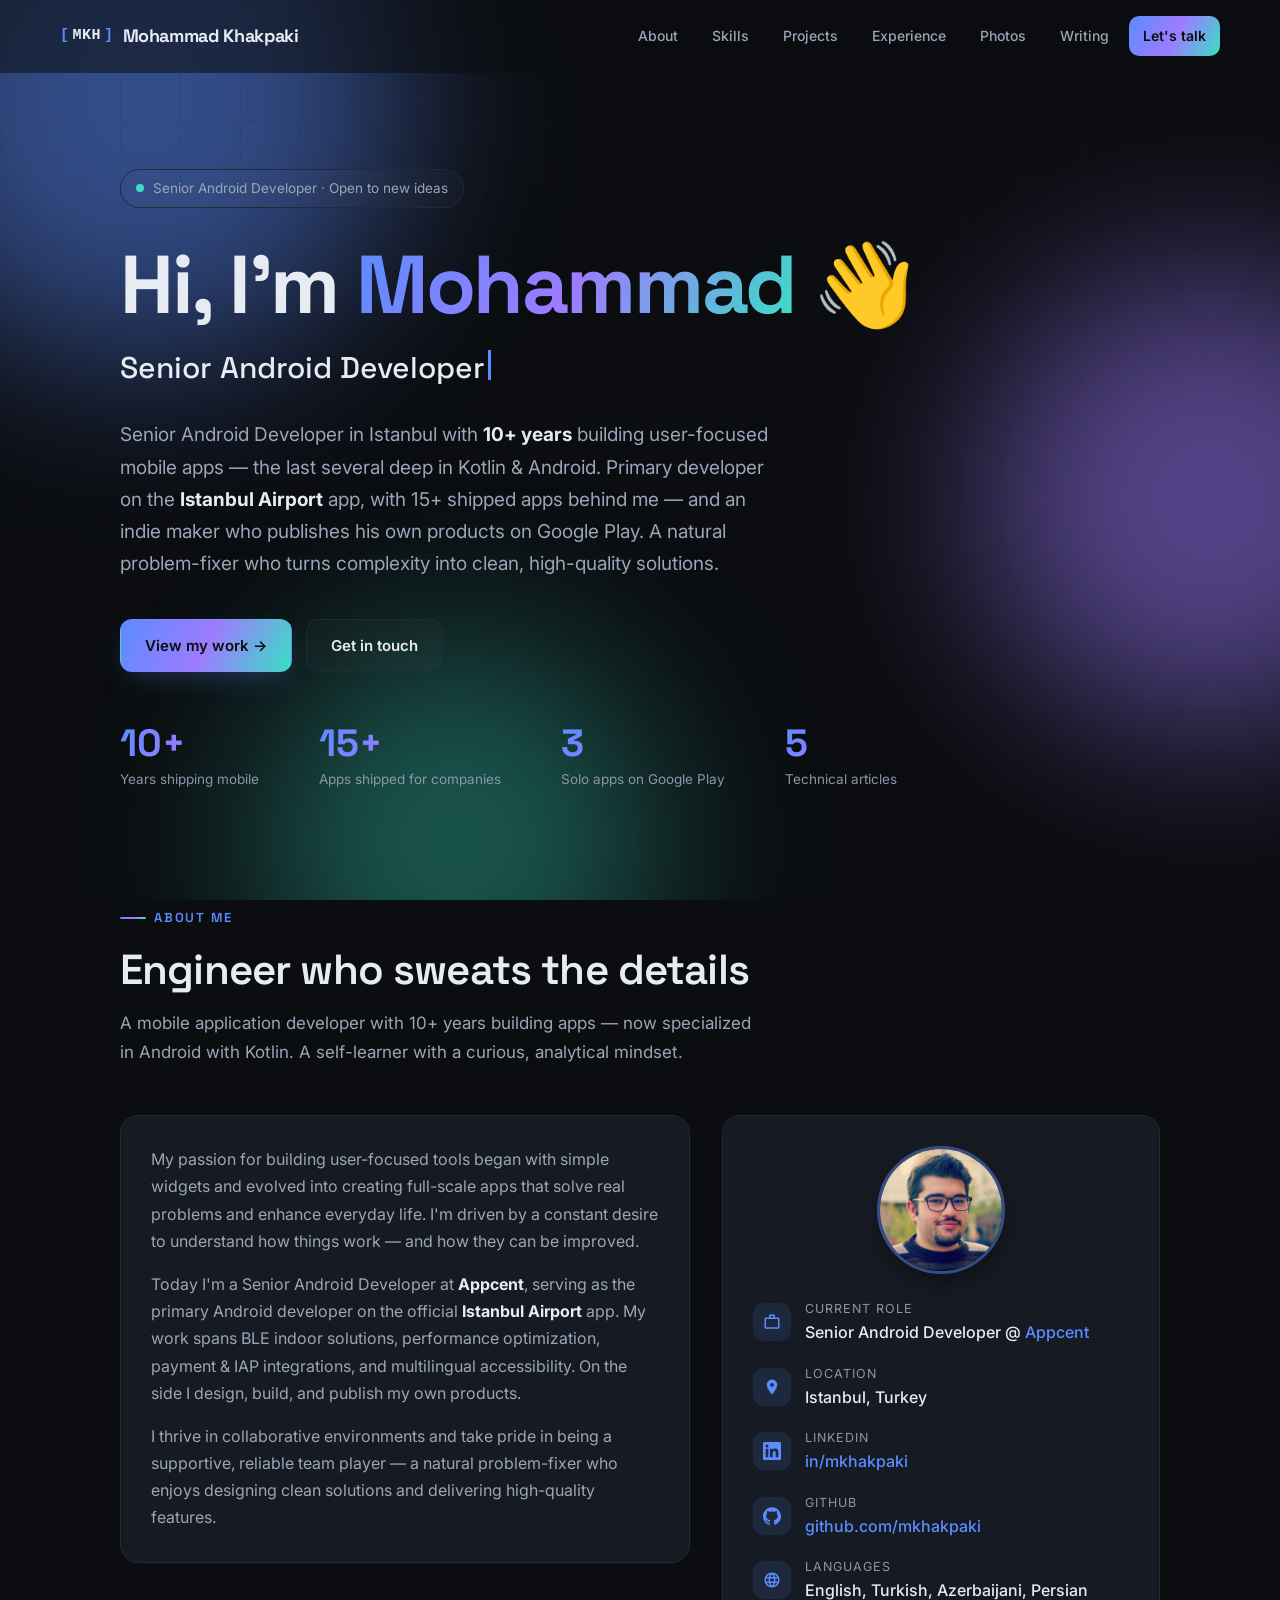
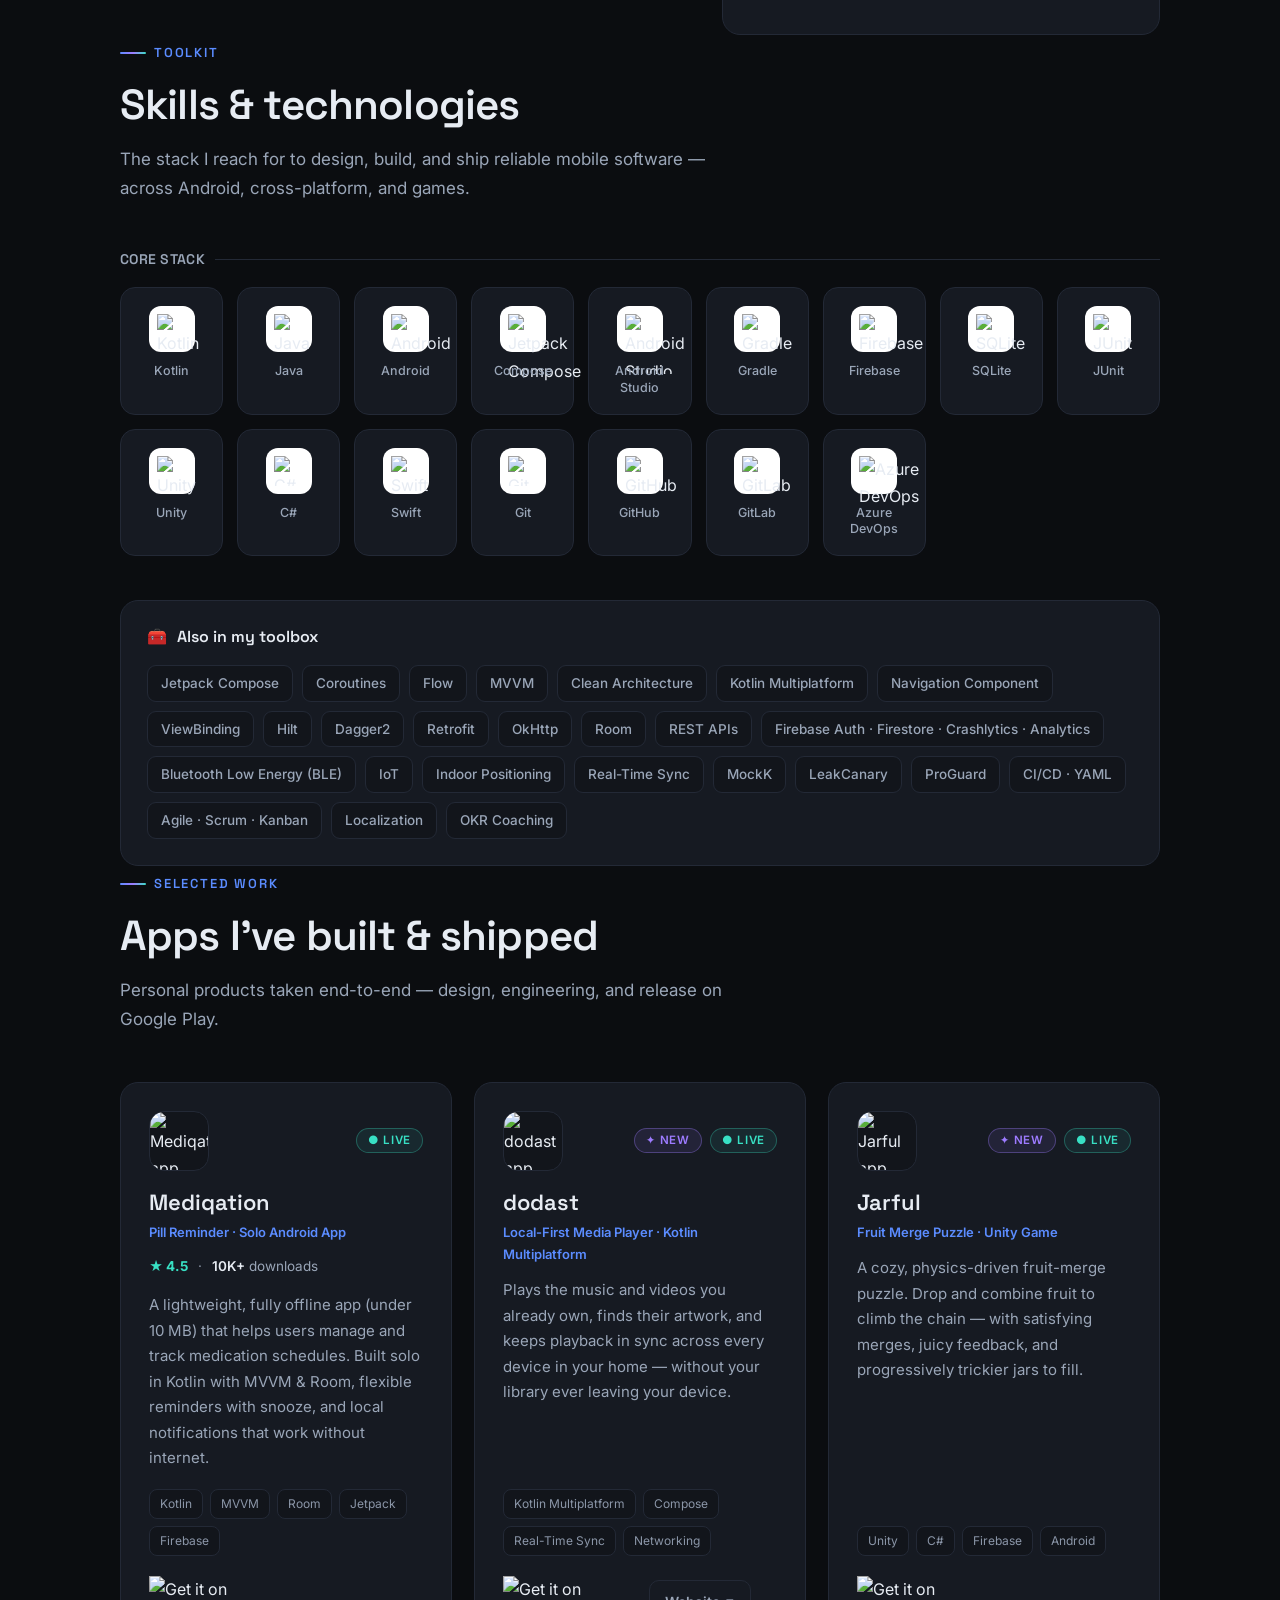
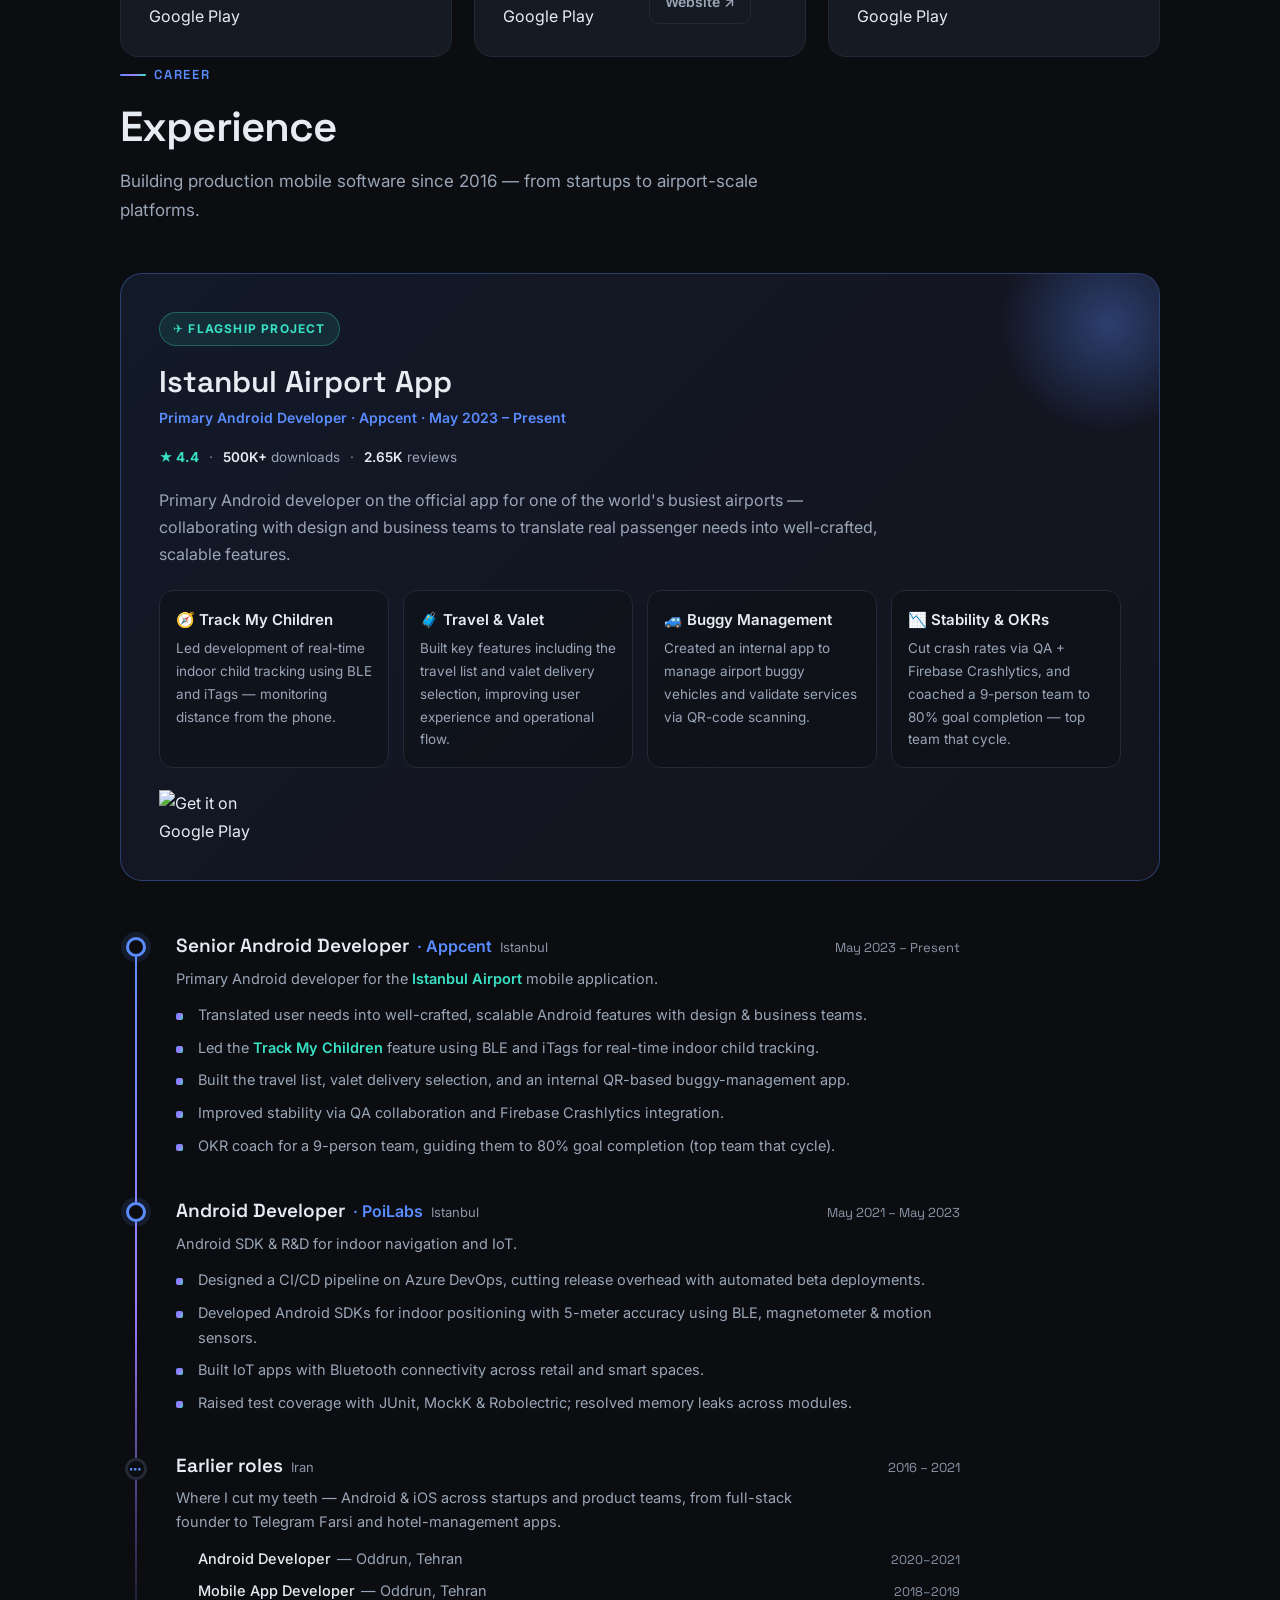
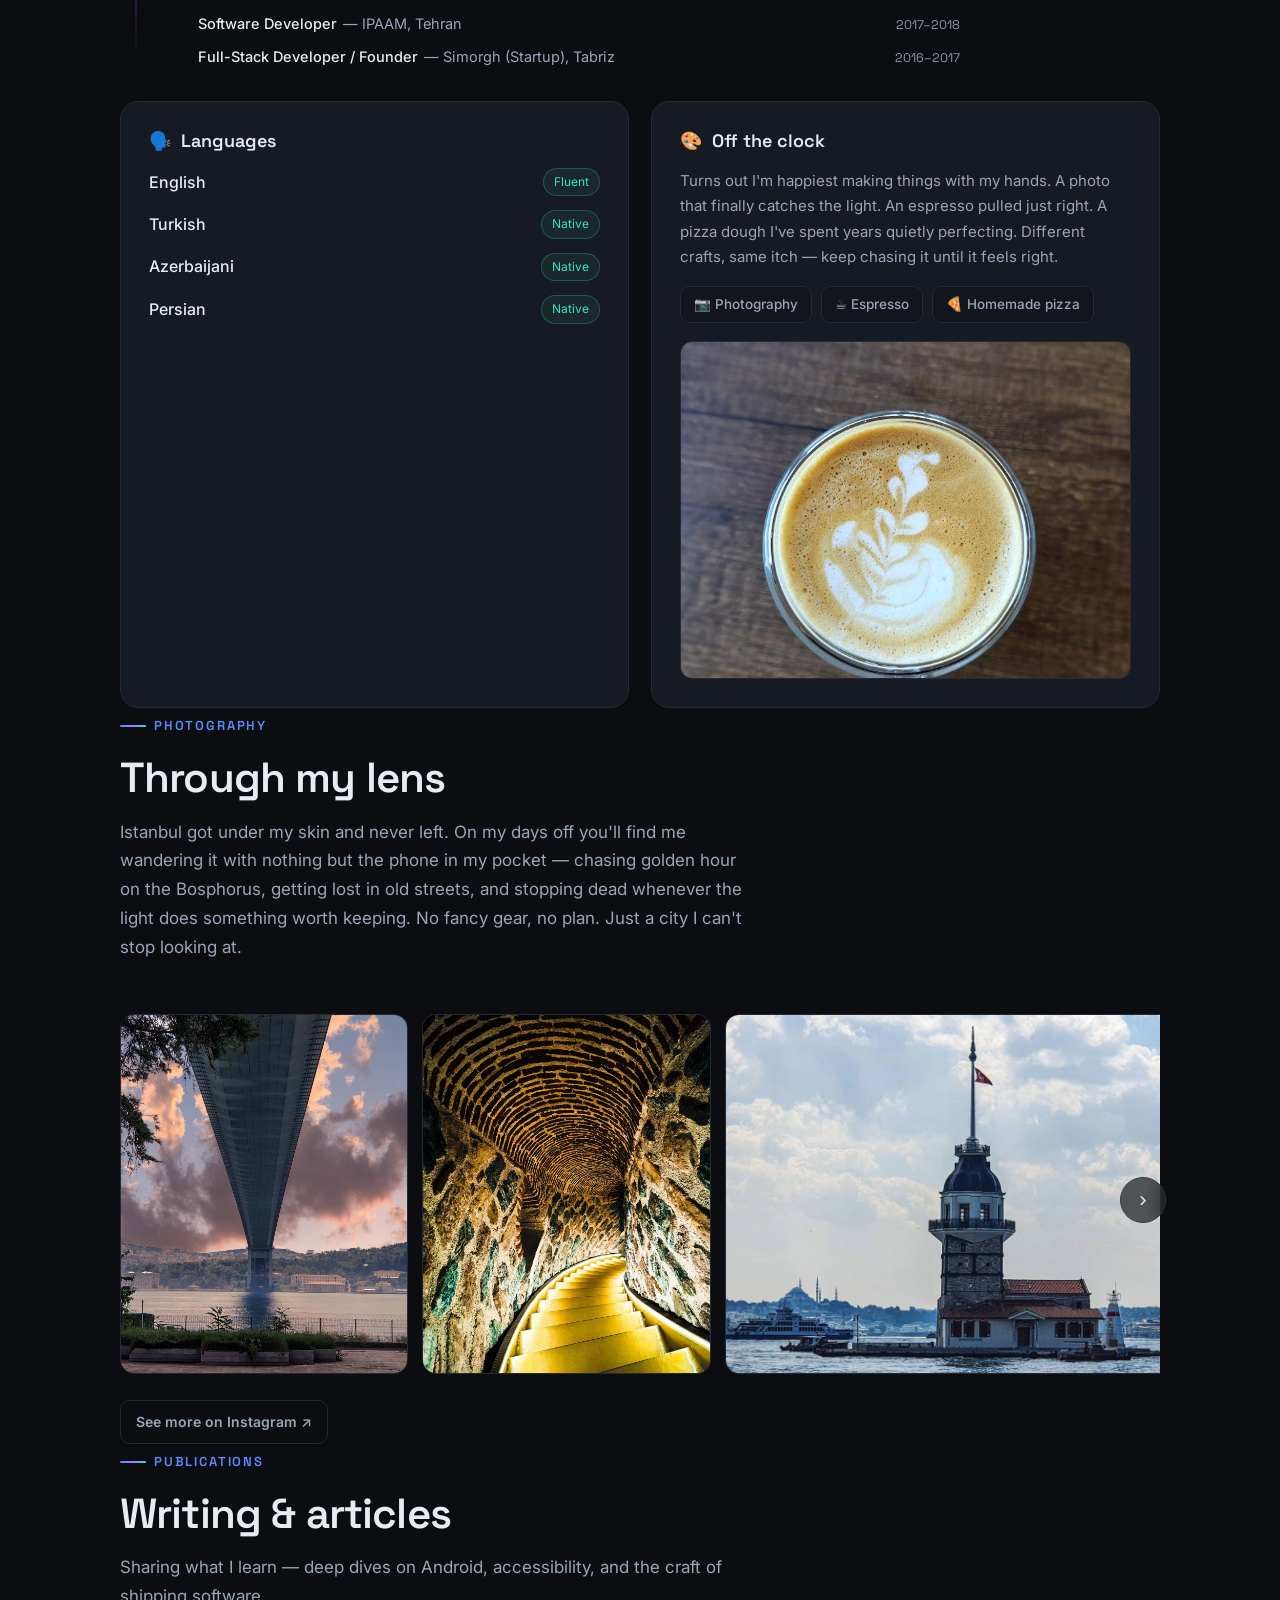
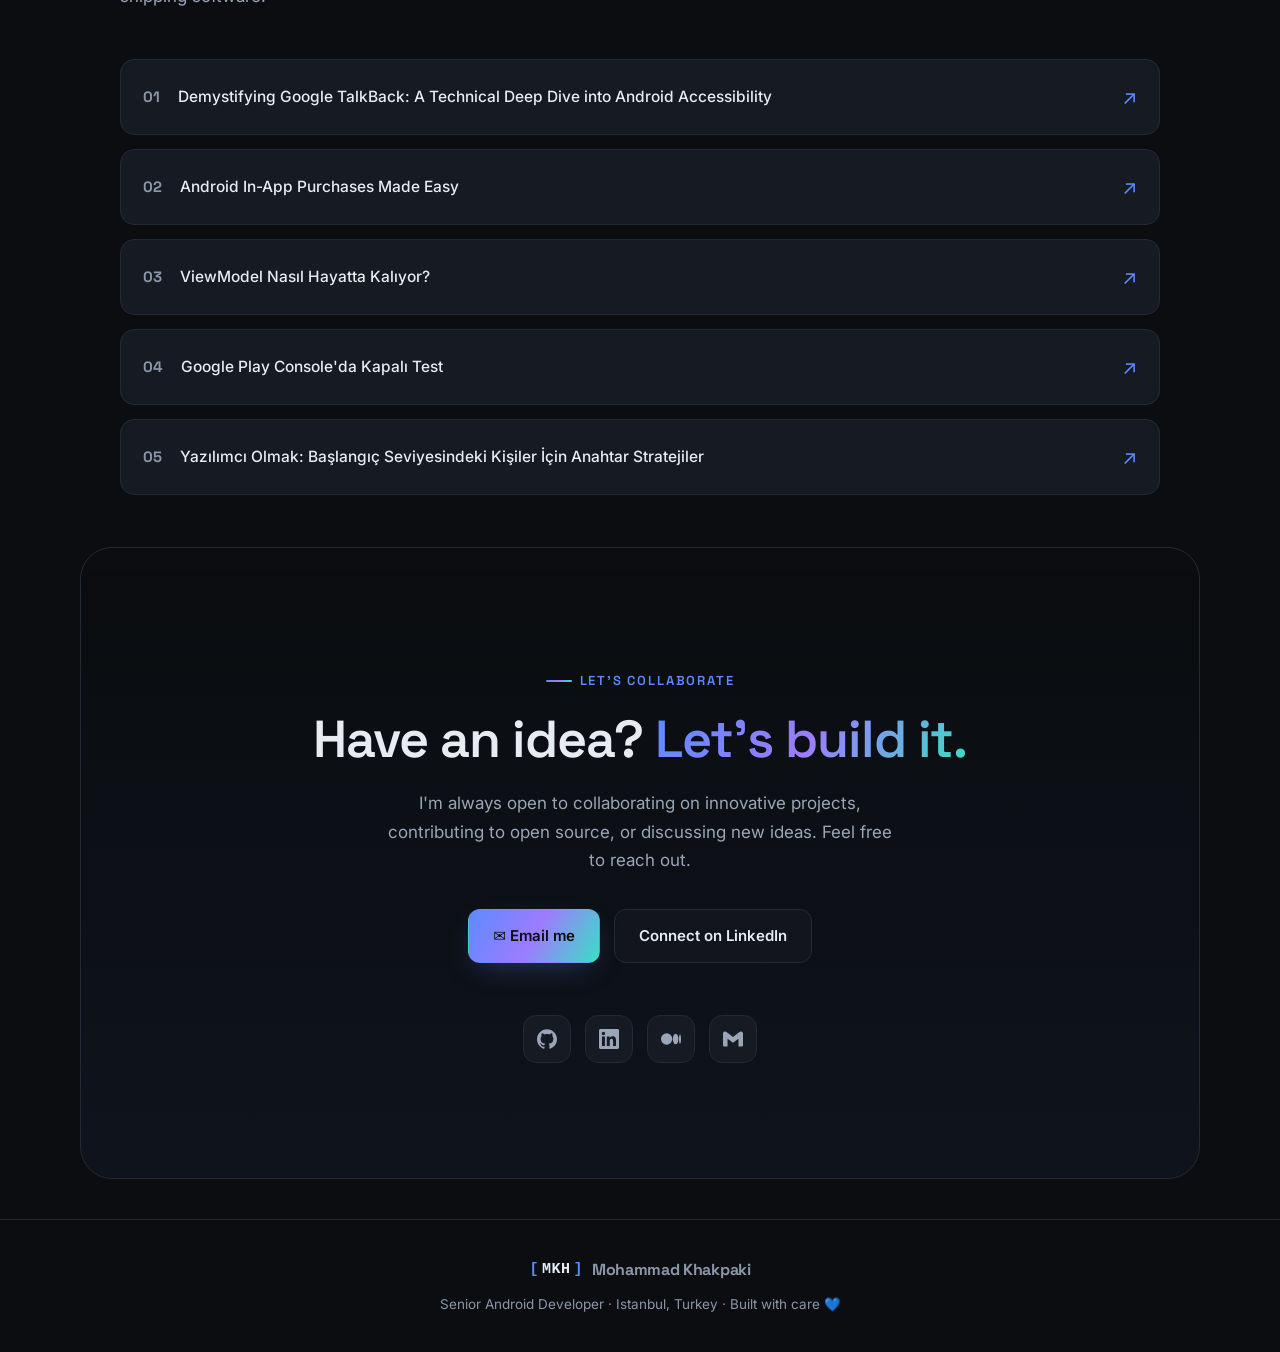
==== commit 93735855: "Update favicon and add OG card" ====
--- a/index.html
+++ b/index.html
@@ -13,18 +13,28 @@
 <link rel="canonical" href="https://mkhakpaki.github.io/">
 <meta name="theme-color" content="#0B0D10">
 
+<!-- Favicons (MKH mark) -->
+<link rel="icon" type="image/png" sizes="32x32" href="assets/favicon/mkh-favicon-32.png">
+<link rel="icon" type="image/png" sizes="16x16" href="assets/favicon/mkh-favicon-16.png">
+<link rel="icon" type="image/png" sizes="192x192" href="assets/favicon/mkh-favicon-512.png">
+<link rel="apple-touch-icon" sizes="180x180" href="assets/favicon/mkh-favicon-180.png">
+
 <!-- Open Graph -->
 <meta property="og:type" content="profile">
 <meta property="og:title" content="Mohammad Khakpaki — Senior Android Developer (Kotlin)">
 <meta property="og:description" content="Senior Android Developer in Istanbul. 10+ years in Kotlin, Jetpack Compose & BLE. Primary developer on the Istanbul Airport app; creator of Jarful, dodast & Mediqation.">
 <meta property="og:url" content="https://mkhakpaki.github.io/">
 <meta property="og:site_name" content="Mohammad Khakpaki">
-<meta property="og:image" content="https://mkhakpaki.github.io/dodast/icon-192.png">
+<meta property="og:image" content="https://mkhakpaki.github.io/assets/og-card.png">
+<meta property="og:image:width" content="1200">
+<meta property="og:image:height" content="630">
+<meta property="og:image:alt" content="Mohammad Khakpaki — Senior Android Developer, Istanbul">
 <meta property="profile:first_name" content="Mohammad">
 <meta property="profile:last_name" content="Khakpaki">
 
 <!-- Twitter -->
-<meta name="twitter:card" content="summary">
+<meta name="twitter:card" content="summary_large_image">
+<meta name="twitter:image" content="https://mkhakpaki.github.io/assets/og-card.png">
 <meta name="twitter:title" content="Mohammad Khakpaki — Senior Android Developer (Kotlin)">
 <meta name="twitter:description" content="Senior Android Developer in Istanbul. Primary developer on the Istanbul Airport app; creator of Jarful, dodast & Mediqation on Google Play.">
 
@@ -41,7 +51,7 @@
   "jobTitle": "Senior Android Developer",
   "description": "Mobile application developer with 10+ years building apps (5+ years focused on Android with Kotlin). Primary Android developer on the Istanbul Airport app.",
   "url": "https://mkhakpaki.github.io/",
-  "image": "https://mkhakpaki.github.io/dodast/icon-192.png",
+  "image": "https://mkhakpaki.github.io/assets/portrait.jpg",
   "email": "mailto:mohamad.khakpaki@gmail.com",
   "address": {
     "@type": "PostalAddress",
@@ -62,6 +72,7 @@
     "https://www.linkedin.com/in/mkhakpaki",
     "https://github.com/mkhakpaki",
     "https://medium.com/@mkhakpaki",
+    "https://www.instagram.com/mkhakpaki/",
     "https://play.google.com/store/apps/details?id=com.mkhakpaki.fruitmerge",
     "https://play.google.com/store/apps/details?id=com.mkhakpaki.dodast",
     "https://play.google.com/store/apps/details?id=com.mediqation.android"
@@ -76,7 +87,8 @@
   "itemListElement": [
     {"@type": "SoftwareApplication", "name": "Mediqation — Pill Reminder", "applicationCategory": "HealthApplication", "operatingSystem": "Android", "author": {"@type":"Person","name":"Mohammad Khakpaki"}, "aggregateRating": {"@type":"AggregateRating","ratingValue":"4.5","bestRating":"5"}, "url": "https://play.google.com/store/apps/details?id=com.mediqation.android"},
     {"@type": "SoftwareApplication", "name": "dodast", "applicationCategory": "MultimediaApplication", "operatingSystem": "Android", "author": {"@type":"Person","name":"Mohammad Khakpaki"}, "url": "https://play.google.com/store/apps/details?id=com.mkhakpaki.dodast"},
-    {"@type": "SoftwareApplication", "name": "Jarful: Fruit Merge Puzzle", "applicationCategory": "GameApplication", "operatingSystem": "Android", "author": {"@type":"Person","name":"Mohammad Khakpaki"}, "url": "https://play.google.com/store/apps/details?id=com.mkhakpaki.fruitmerge"}
+    {"@type": "SoftwareApplication", "name": "Jarful: Fruit Merge Puzzle", "applicationCategory": "GameApplication", "operatingSystem": "Android", "author": {"@type":"Person","name":"Mohammad Khakpaki"}, "url": "https://play.google.com/store/apps/details?id=com.mkhakpaki.fruitmerge"},
+    {"@type": "SoftwareApplication", "name": "İstanbul Airport", "applicationCategory": "TravelApplication", "operatingSystem": "Android", "contributor": {"@type":"Person","name":"Mohammad Khakpaki"}, "aggregateRating": {"@type":"AggregateRating","ratingValue":"3.7","reviewCount":"2650","bestRating":"5"}, "url": "https://play.google.com/store/apps/details?id=com.igasystem.iga"}
   ]
 }
 </script>
@@ -84,7 +96,7 @@
 <style>
 :root{
   --bg:#0B0D10;--bg-soft:#12151b;--card:#161a22;--card-hover:#1c212b;--border:#232936;
-  --text:#e7ecf3;--muted:#9aa6b8;--faint:#6b7688;
+  --text:#e7ecf3;--muted:#9aa6b8;--faint:#8b96a8;
   --accent:#5B8CFF;--accent-2:#9d7bff;--accent-3:#38e0c4;
   --grad:linear-gradient(120deg,#5B8CFF 0%,#9d7bff 50%,#38e0c4 100%);
   --glow:rgba(91,140,255,.35);--shadow:0 20px 50px -20px rgba(0,0,0,.7);--r:18px;
@@ -104,8 +116,10 @@
 .grid-overlay{position:fixed;inset:0;z-index:-1;background-image:linear-gradient(var(--border) 1px,transparent 1px),linear-gradient(90deg,var(--border) 1px,transparent 1px);background-size:60px 60px;opacity:.15;mask-image:radial-gradient(ellipse 80% 60% at 50% 0%,#000 40%,transparent 100%)}
 nav{position:fixed;top:0;left:0;right:0;z-index:100;display:flex;align-items:center;justify-content:space-between;padding:16px clamp(20px,5vw,60px);backdrop-filter:blur(14px);background:rgba(11,13,16,.55);border-bottom:1px solid transparent;transition:.35s}
 nav.scrolled{background:rgba(11,13,16,.82);border-bottom-color:var(--border)}
-.brand{font-family:'Space Grotesk';font-weight:700;font-size:18px;letter-spacing:-.02em;display:flex;align-items:center;gap:10px}
+.brand{font-family:'Space Grotesk';font-weight:700;font-size:18px;letter-spacing:-.02em;display:flex;align-items:center;gap:9px;white-space:nowrap}
 .brand .dot{width:11px;height:11px;border-radius:50%;background:var(--grad);box-shadow:0 0 16px var(--glow)}
+.brand .mkh{font-family:ui-monospace,'Cascadia Code','JetBrains Mono',Consolas,monospace;font-weight:700;font-size:15px;letter-spacing:.5px;color:var(--accent);font-style:normal}
+.brand .mkh i{color:var(--text);font-style:normal;margin:0 3px}
 .nav-links{display:flex;gap:6px;align-items:center}
 .nav-links a{padding:8px 14px;border-radius:10px;font-size:14px;color:var(--muted);font-weight:500;transition:.2s}
 .nav-links a:hover{color:var(--text);background:var(--card)}
@@ -156,6 +170,7 @@
 .about-card p{color:var(--muted);margin-bottom:16px}
 .about-card p:last-child{margin-bottom:0}
 .about-card strong{color:var(--text)}
+.about-portrait{display:block;width:128px;height:128px;border-radius:50%;object-fit:cover;margin:0 auto 24px;border:3px solid rgba(91,140,255,.45);box-shadow:0 10px 28px -10px rgba(0,0,0,.7)}
 .info-list{list-style:none;display:flex;flex-direction:column;gap:16px}
 .info-list li{display:flex;gap:14px;align-items:center}
 .info-list .ic{width:38px;height:38px;flex:0 0 38px;border-radius:11px;display:grid;place-items:center;background:rgba(91,140,255,.12);font-size:18px}
@@ -312,7 +327,7 @@
 <div class="grid-overlay"></div>
 
 <nav id="nav">
-  <a href="#top" class="brand"><span class="dot"></span>Mohammad Khakpaki</a>
+  <a href="#top" class="brand"><span class="mkh">[<i>MKH</i>]</span>Mohammad Khakpaki</a>
   <button class="burger" id="burger" aria-label="Menu">☰</button>
   <div class="nav-links" id="navLinks">
     <a href="#about">About</a>
@@ -329,7 +344,7 @@
 <header class="hero wrap">
   <div class="hero-badge reveal"><span class="pulse"></span>Senior Android Developer · Open to new ideas</div>
   <h1 class="reveal">Hi, I'm <span class="grad">Mohammad</span> 👋</h1>
-  <div class="role reveal" aria-label="Roles"><span class="type" id="typed"></span><span class="caret"></span></div>
+  <div class="role reveal" aria-label="Roles"><span class="type" id="typed"></span><noscript>Senior Android Developer</noscript><span class="caret"></span></div>
   <p class="lead reveal">Senior Android Developer in Istanbul with <strong style="color:var(--text)">10+ years</strong> building user-focused mobile apps — the last several deep in Kotlin & Android. Primary developer on the <strong style="color:var(--text)">Istanbul Airport</strong> app, with 15+ shipped apps behind me — and an indie maker who publishes his own products on Google Play. A natural problem-fixer who turns complexity into clean, high-quality solutions.</p>
   <div class="hero-cta reveal">
     <a href="#projects" class="btn btn-primary">View my work →</a>
@@ -355,12 +370,13 @@
       <p>I thrive in collaborative environments and take pride in being a supportive, reliable team player — a natural problem-fixer who enjoys designing clean solutions and delivering high-quality features.</p>
     </div>
     <div class="about-card reveal">
+      <img class="about-portrait" src="assets/portrait.jpg" alt="Portrait of Mohammad Khakpaki" width="128" height="128" loading="lazy">
       <ul class="info-list">
-        <li><span class="ic">💼</span><div><div class="k">Current role</div><div class="v">Senior Android Developer @ <a class="colink" href="https://appcent.mobi/" target="_blank" rel="noopener">Appcent</a></div></div></li>
-        <li><span class="ic">📍</span><div><div class="k">Location</div><div class="v">Istanbul, Turkey</div></div></li>
+        <li><span class="ic"><svg viewBox="0 0 24 24" aria-hidden="true"><path d="M14 6V4h-4v2h4zM4 8v11h16V8H4zm16-2c1.11 0 2 .89 2 2v11c0 1.11-.89 2-2 2H4c-1.11 0-2-.89-2-2l.01-11c0-1.11.88-2 1.99-2h4V4c0-1.11.89-2 2-2h4c1.11 0 2 .89 2 2v2h4z"/></svg></span><div><div class="k">Current role</div><div class="v">Senior Android Developer @ <a class="colink" href="https://appcent.mobi/" target="_blank" rel="noopener">Appcent</a></div></div></li>
+        <li><span class="ic"><svg viewBox="0 0 24 24" aria-hidden="true"><path d="M12 2C8.13 2 5 5.13 5 9c0 5.25 7 13 7 13s7-7.75 7-13c0-3.87-3.13-7-7-7zm0 9.5a2.5 2.5 0 0 1 0-5 2.5 2.5 0 0 1 0 5z"/></svg></span><div><div class="k">Location</div><div class="v">Istanbul, Turkey</div></div></li>
         <li><span class="ic"><svg viewBox="0 0 24 24" aria-hidden="true"><path d="M20.447 20.452h-3.554v-5.569c0-1.328-.027-3.037-1.852-3.037-1.853 0-2.136 1.445-2.136 2.939v5.667H9.351V9h3.414v1.561h.046c.477-.9 1.637-1.85 3.37-1.85 3.601 0 4.267 2.37 4.267 5.455v6.286zM5.337 7.433a2.062 2.062 0 01-2.063-2.065 2.064 2.064 0 112.063 2.065zm1.782 13.019H3.555V9h3.564v11.452zM22.225 0H1.771C.792 0 0 .774 0 1.729v20.542C0 23.227.792 24 1.771 24h20.451C23.2 24 24 23.227 24 22.271V1.729C24 .774 23.2 0 22.222 0h.003z"/></svg></span><div><div class="k">LinkedIn</div><div class="v"><a href="https://www.linkedin.com/in/mkhakpaki" target="_blank" rel="noopener">in/mkhakpaki</a></div></div></li>
         <li><span class="ic"><svg viewBox="0 0 24 24" aria-hidden="true"><path d="M12 .297c-6.63 0-12 5.373-12 12 0 5.303 3.438 9.8 8.205 11.385.6.113.82-.258.82-.577 0-.285-.01-1.04-.015-2.04-3.338.724-4.042-1.61-4.042-1.61C4.422 18.07 3.633 17.7 3.633 17.7c-1.087-.744.084-.729.084-.729 1.205.084 1.838 1.236 1.838 1.236 1.07 1.835 2.809 1.305 3.495.998.108-.776.417-1.305.76-1.605-2.665-.3-5.466-1.332-5.466-5.93 0-1.31.465-2.38 1.235-3.22-.135-.303-.54-1.523.105-3.176 0 0 1.005-.322 3.3 1.23.96-.267 1.98-.399 3-.405 1.02.006 2.04.138 3 .405 2.28-1.552 3.285-1.23 3.285-1.23.645 1.653.24 2.873.12 3.176.765.84 1.23 1.91 1.23 3.22 0 4.61-2.805 5.625-5.475 5.92.42.36.81 1.096.81 2.22 0 1.606-.015 2.896-.015 3.286 0 .315.21.69.825.57C20.565 22.092 24 17.592 24 12.297c0-6.627-5.373-12-12-12"/></svg></span><div><div class="k">GitHub</div><div class="v"><a href="https://github.com/mkhakpaki" target="_blank" rel="noopener">github.com/mkhakpaki</a></div></div></li>
-        <li><span class="ic">🗣️</span><div><div class="k">Languages</div><div class="v">English, Turkish, Azerbaijani, Persian</div></div></li>
+        <li><span class="ic"><svg viewBox="0 0 24 24" aria-hidden="true"><path d="M11.99 2C6.47 2 2 6.48 2 12s4.47 10 9.99 10C17.52 22 22 17.52 22 12S17.52 2 11.99 2zm6.93 6h-2.95a15.65 15.65 0 0 0-1.38-3.56A8.03 8.03 0 0 1 18.92 8zM12 4.04c.83 1.2 1.48 2.53 1.91 3.96h-3.82c.43-1.43 1.08-2.76 1.91-3.96zM4.26 14C4.1 13.36 4 12.69 4 12s.1-1.36.26-2h3.38c-.08.66-.14 1.32-.14 2 0 .68.06 1.34.14 2H4.26zm.82 2h2.95c.32 1.25.78 2.45 1.38 3.56A7.99 7.99 0 0 1 5.08 16zm2.95-8H5.08a7.99 7.99 0 0 1 4.33-3.56A15.65 15.65 0 0 0 8.03 8zM12 19.96c-.83-1.2-1.48-2.53-1.91-3.96h3.82c-.43 1.43-1.08 2.76-1.91 3.96zM14.34 14H9.66c-.09-.66-.16-1.32-.16-2 0-.68.07-1.35.16-2h4.68c.09.65.16 1.32.16 2 0 .68-.07 1.34-.16 2zm.25 5.56c.6-1.11 1.06-2.31 1.38-3.56h2.95a8.03 8.03 0 0 1-4.33 3.56zM16.36 14c.08-.66.14-1.32.14-2 0-.68-.06-1.34-.14-2h3.38c.16.64.26 1.31.26 2s-.1 1.36-.26 2h-3.38z"/></svg></span><div><div class="k">Languages</div><div class="v">English, Turkish, Azerbaijani, Persian</div></div></li>
       </ul>
     </div>
   </div>
@@ -598,7 +614,7 @@
 </section>
 
 <footer>
-  <div class="brand" style="display:flex"><span class="dot"></span>Mohammad Khakpaki</div>
+  <div class="brand" style="display:flex;justify-content:center"><span class="mkh">[<i>MKH</i>]</span>Mohammad Khakpaki</div>
   <div>Senior Android Developer · Istanbul, Turkey · Built with care 💙</div>
 </footer>
 
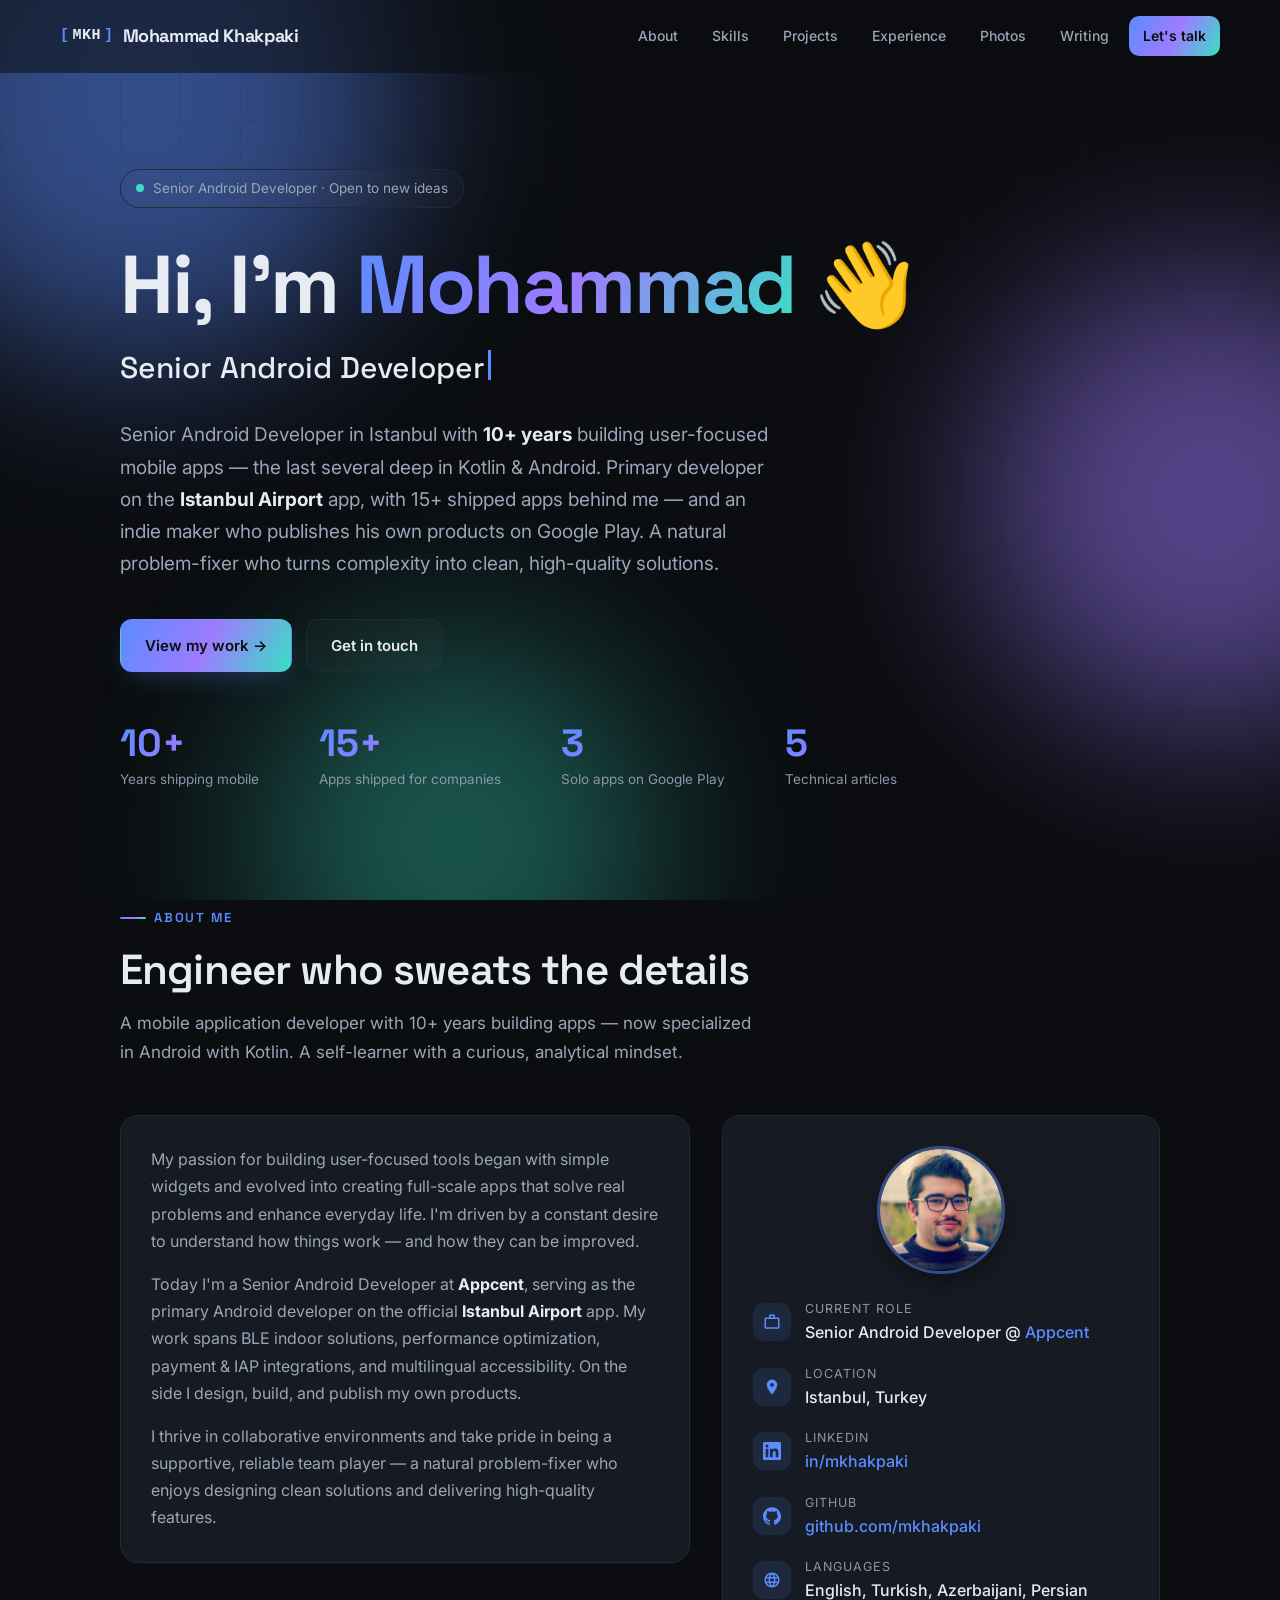
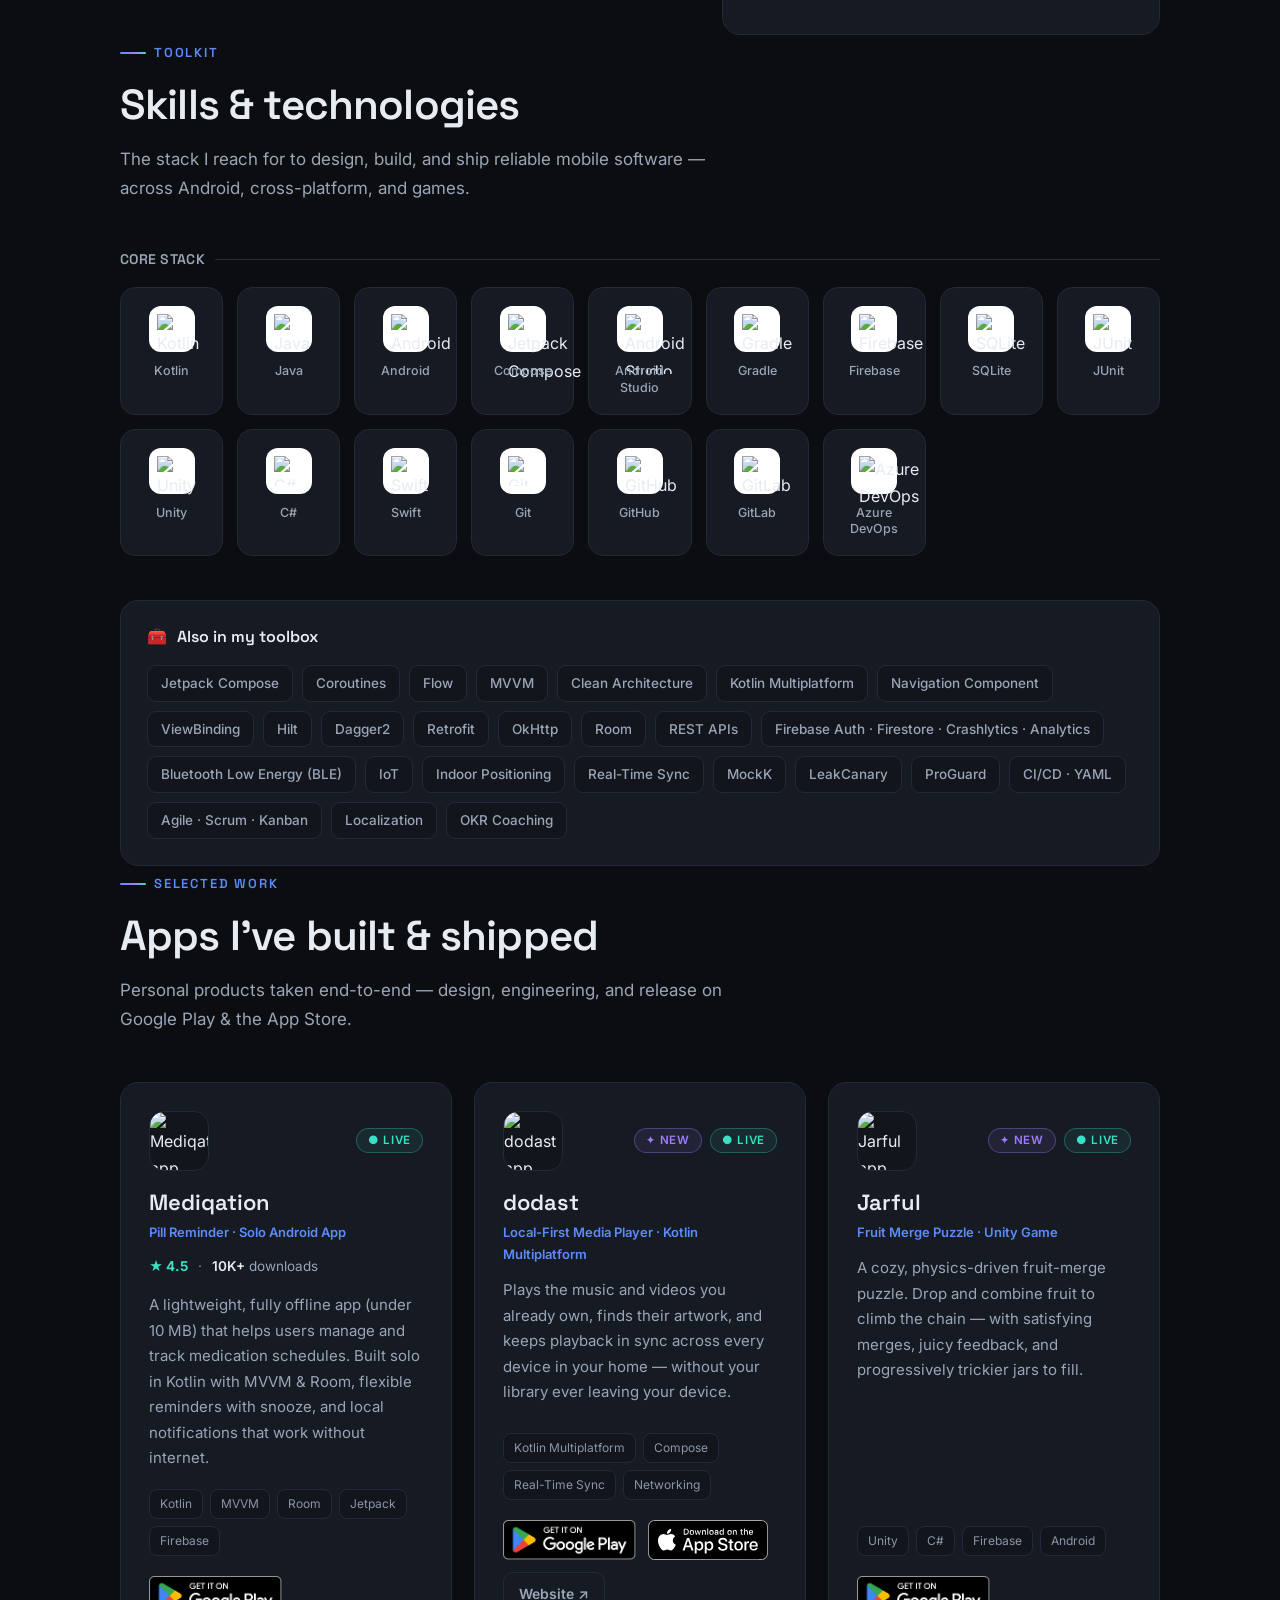
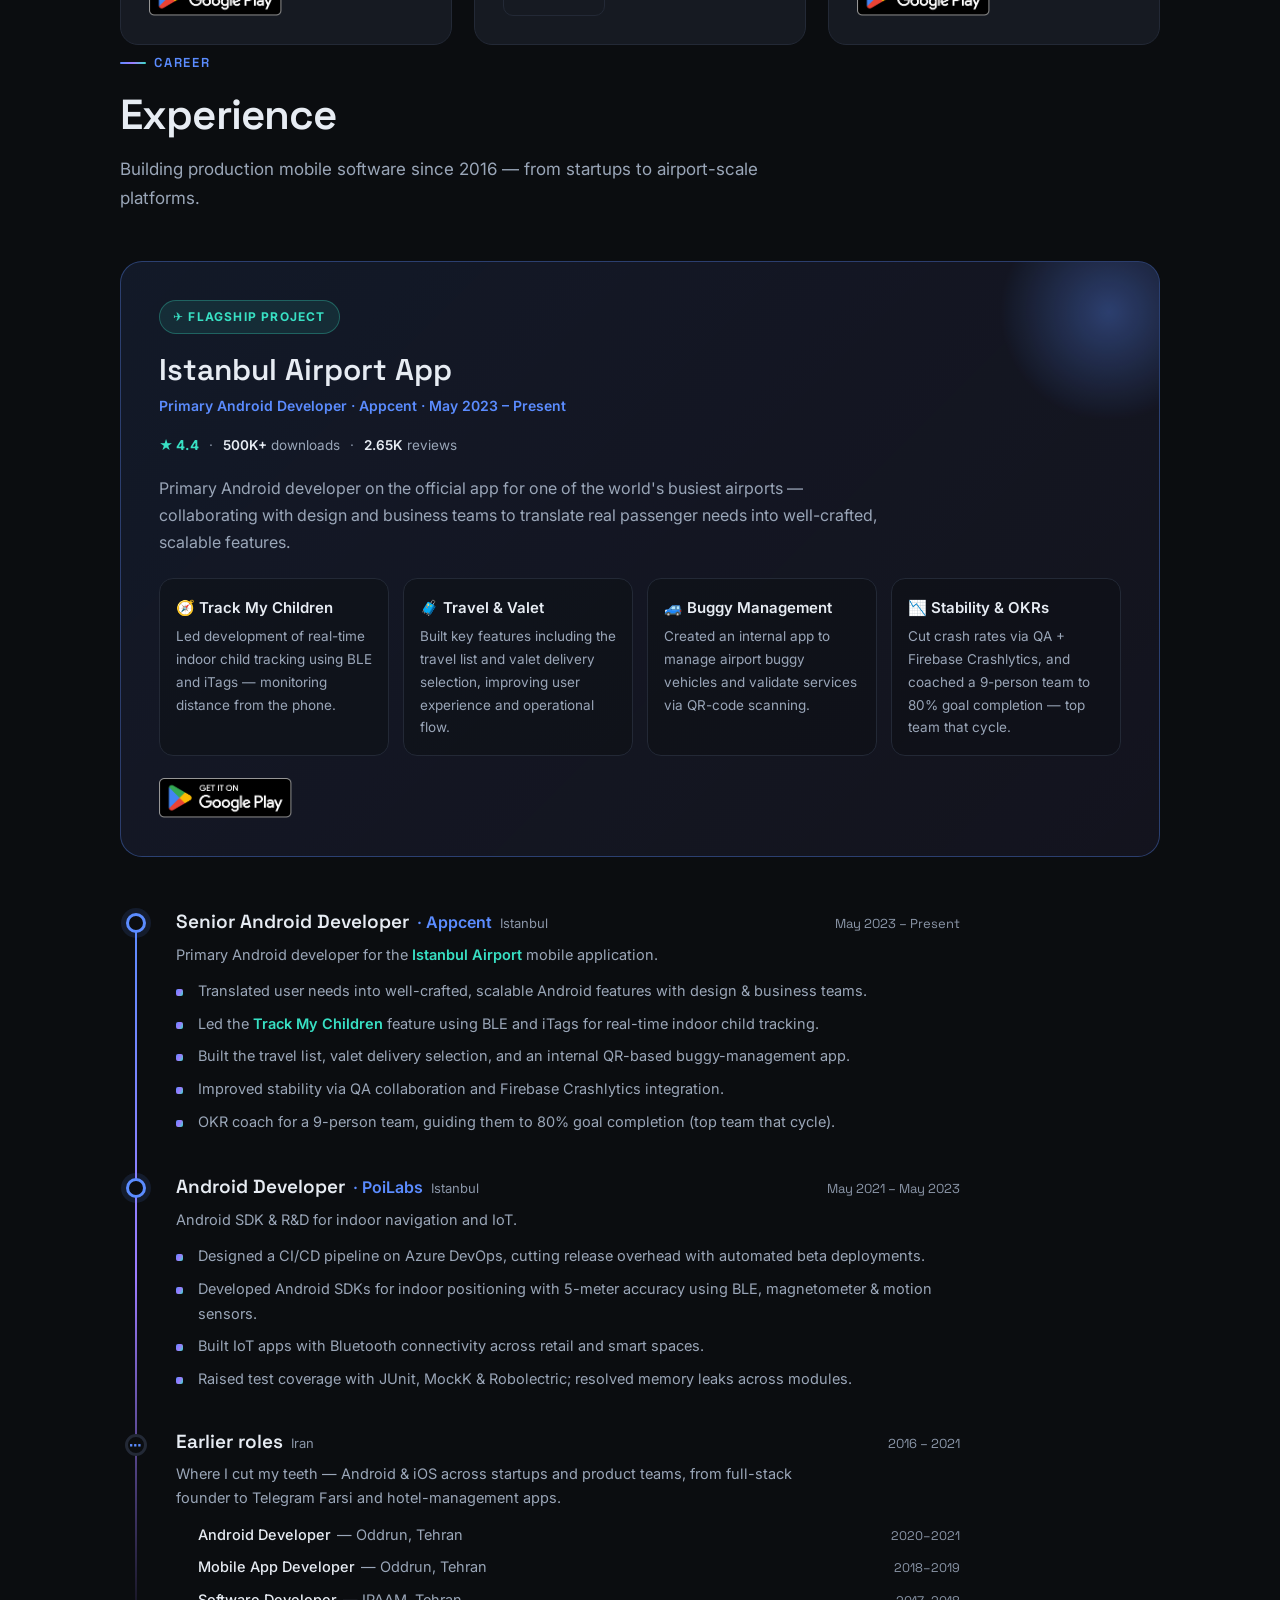
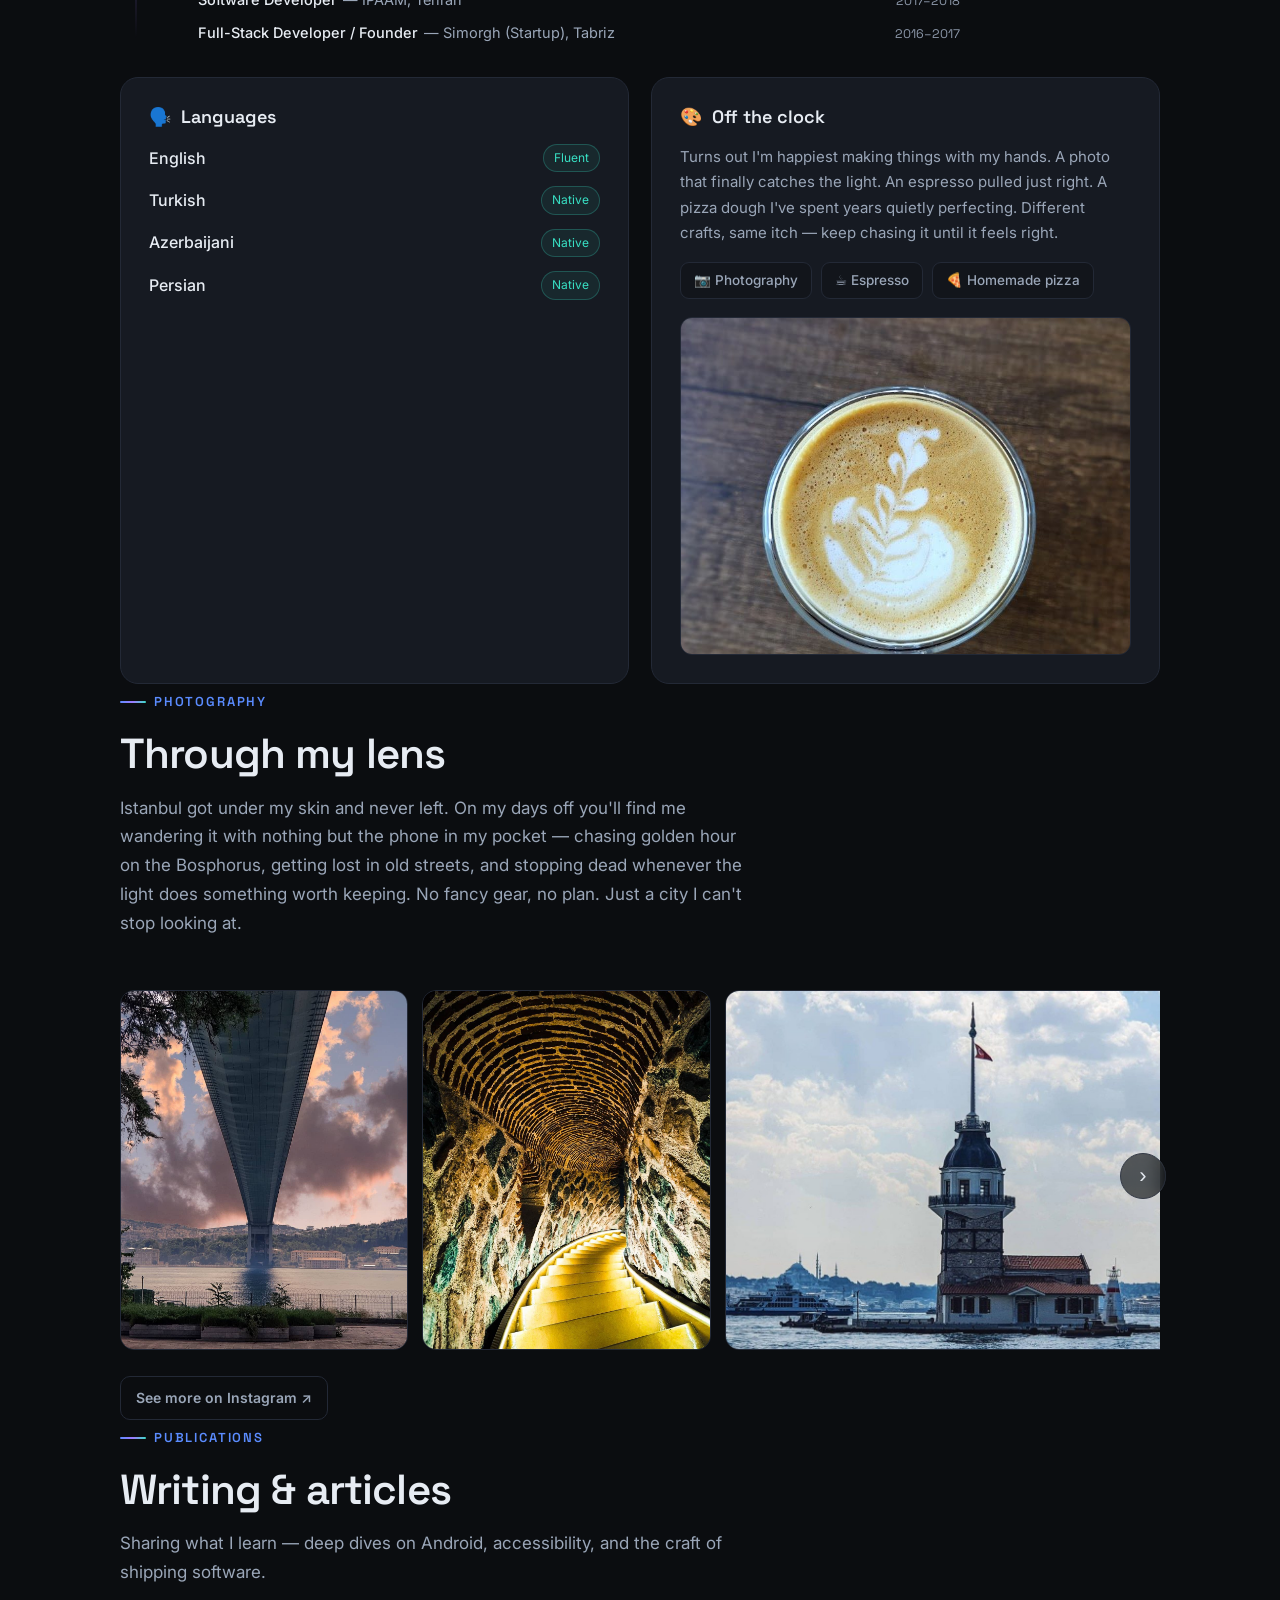
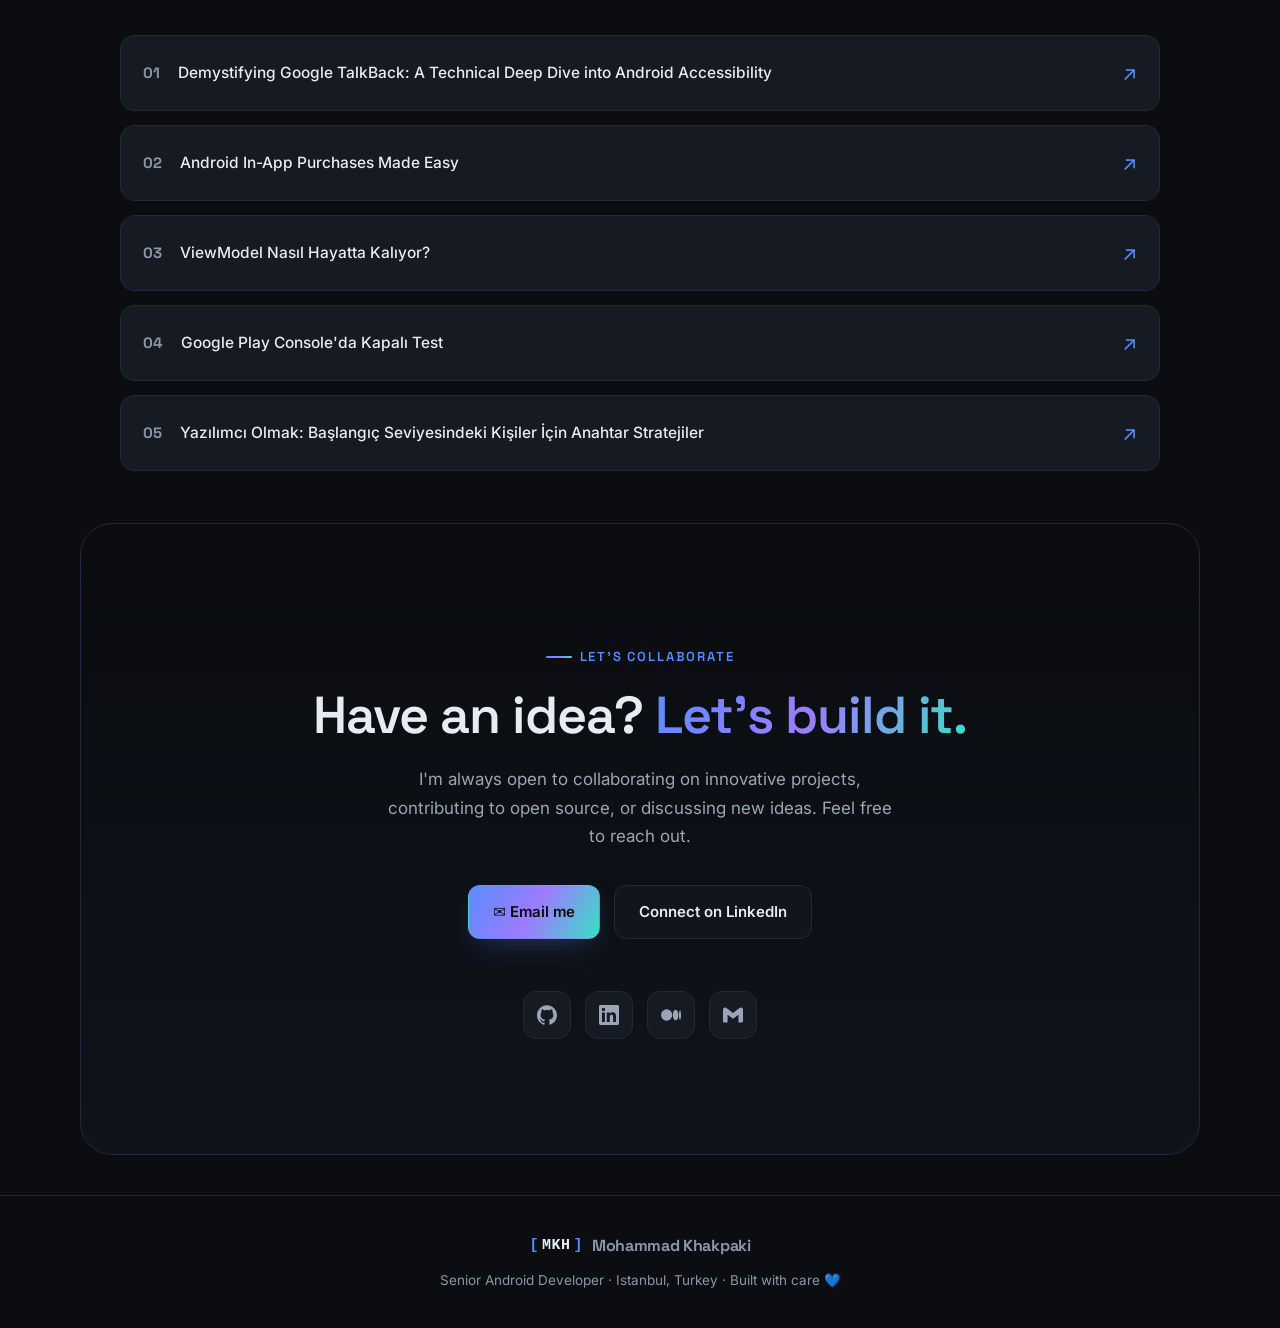
==== commit a72fbe1b: "Add App Store badge for dodast and equalize store badges - dodast is now live on iOS: add official "" ====
--- a/index.html
+++ b/index.html
@@ -75,6 +75,7 @@
     "https://www.instagram.com/mkhakpaki/",
     "https://play.google.com/store/apps/details?id=com.mkhakpaki.fruitmerge",
     "https://play.google.com/store/apps/details?id=com.mkhakpaki.dodast",
+    "https://apps.apple.com/us/app/dodast/id6790904205",
     "https://play.google.com/store/apps/details?id=com.mediqation.android"
   ]
 }
@@ -86,7 +87,7 @@
   "name": "Apps by Mohammad Khakpaki",
   "itemListElement": [
     {"@type": "SoftwareApplication", "name": "Mediqation — Pill Reminder", "applicationCategory": "HealthApplication", "operatingSystem": "Android", "author": {"@type":"Person","name":"Mohammad Khakpaki"}, "aggregateRating": {"@type":"AggregateRating","ratingValue":"4.5","bestRating":"5"}, "url": "https://play.google.com/store/apps/details?id=com.mediqation.android"},
-    {"@type": "SoftwareApplication", "name": "dodast", "applicationCategory": "MultimediaApplication", "operatingSystem": "Android", "author": {"@type":"Person","name":"Mohammad Khakpaki"}, "url": "https://play.google.com/store/apps/details?id=com.mkhakpaki.dodast"},
+    {"@type": "SoftwareApplication", "name": "dodast", "applicationCategory": "MultimediaApplication", "operatingSystem": "Android, iOS", "author": {"@type":"Person","name":"Mohammad Khakpaki"}, "url": "https://play.google.com/store/apps/details?id=com.mkhakpaki.dodast", "sameAs": "https://apps.apple.com/us/app/dodast/id6790904205"},
     {"@type": "SoftwareApplication", "name": "Jarful: Fruit Merge Puzzle", "applicationCategory": "GameApplication", "operatingSystem": "Android", "author": {"@type":"Person","name":"Mohammad Khakpaki"}, "url": "https://play.google.com/store/apps/details?id=com.mkhakpaki.fruitmerge"},
     {"@type": "SoftwareApplication", "name": "İstanbul Airport", "applicationCategory": "TravelApplication", "operatingSystem": "Android", "contributor": {"@type":"Person","name":"Mohammad Khakpaki"}, "aggregateRating": {"@type":"AggregateRating","ratingValue":"3.7","reviewCount":"2650","bestRating":"5"}, "url": "https://play.google.com/store/apps/details?id=com.igasystem.iga"}
   ]
@@ -213,7 +214,7 @@
 .proj-tech span{font-size:12px;padding:4px 10px;border-radius:8px;background:var(--bg-soft);border:1px solid var(--border);color:var(--faint)}
 .proj-links{display:flex;gap:12px;flex-wrap:wrap;align-items:center}
 .gp-badge{display:inline-flex;align-items:center;transition:transform .2s,opacity .2s}
-.gp-badge img{height:52px;width:auto;display:block}
+.gp-badge img{height:40px;width:auto;display:block}
 .gp-badge:hover{transform:translateY(-2px);opacity:.88}
 .plink{display:inline-flex;align-items:center;gap:7px;font-size:14px;font-weight:600;color:var(--accent);padding:9px 15px;border-radius:10px;border:1px solid var(--border);transition:.2s}
 .plink:hover{background:var(--accent);color:#0B0D10;border-color:var(--accent)}
@@ -416,7 +417,7 @@
 <section id="projects" class="wrap">
   <div class="reveal"><span class="eyebrow">Selected work</span></div>
   <h2 class="section-title reveal">Apps I've built & shipped</h2>
-  <p class="section-sub reveal">Personal products taken end-to-end — design, engineering, and release on Google Play.</p>
+  <p class="section-sub reveal">Personal products taken end-to-end — design, engineering, and release on Google Play & the App Store.</p>
   <div class="proj-grid">
 
     <article class="proj reveal">
@@ -427,7 +428,7 @@
       <p>A lightweight, fully offline app (under 10&nbsp;MB) that helps users manage and track medication schedules. Built solo in Kotlin with MVVM & Room, flexible reminders with snooze, and local notifications that work without internet.</p>
       <div class="proj-tech"><span>Kotlin</span><span>MVVM</span><span>Room</span><span>Jetpack</span><span>Firebase</span></div>
       <div class="proj-links">
-        <a class="gp-badge" href="https://play.google.com/store/apps/details?id=com.mediqation.android" target="_blank" rel="noopener" aria-label="Get Mediqation on Google Play"><img src="assets/google-play-badge.png" alt="Get it on Google Play" width="134" height="52" loading="lazy"></a>
+        <a class="gp-badge" href="https://play.google.com/store/apps/details?id=com.mediqation.android" target="_blank" rel="noopener" aria-label="Get Mediqation on Google Play"><img src="assets/google-play-badge.png" alt="Get it on Google Play" width="133" height="40" loading="lazy"></a>
       </div>
     </article>
 
@@ -438,7 +439,8 @@
       <p>Plays the music and videos you already own, finds their artwork, and keeps playback in sync across every device in your home — without your library ever leaving your device.</p>
       <div class="proj-tech"><span>Kotlin Multiplatform</span><span>Compose</span><span>Real-Time Sync</span><span>Networking</span></div>
       <div class="proj-links">
-        <a class="gp-badge" href="https://play.google.com/store/apps/details?id=com.mkhakpaki.dodast" target="_blank" rel="noopener" aria-label="Get dodast on Google Play"><img src="assets/google-play-badge.png" alt="Get it on Google Play" width="134" height="52" loading="lazy"></a>
+        <a class="gp-badge" href="https://play.google.com/store/apps/details?id=com.mkhakpaki.dodast" target="_blank" rel="noopener" aria-label="Get dodast on Google Play"><img src="assets/google-play-badge.png" alt="Get it on Google Play" width="133" height="40" loading="lazy"></a>
+        <a class="gp-badge" href="https://apps.apple.com/us/app/dodast/id6790904205" target="_blank" rel="noopener" aria-label="Download dodast on the App Store"><img src="assets/app-store-badge.svg" alt="Download on the App Store" width="120" height="40" loading="lazy"></a>
         <a class="plink sec" href="https://mkhakpaki.github.io/dodast/" target="_blank" rel="noopener">Website ↗</a>
       </div>
     </article>
@@ -450,7 +452,7 @@
       <p>A cozy, physics-driven fruit-merge puzzle. Drop and combine fruit to climb the chain — with satisfying merges, juicy feedback, and progressively trickier jars to fill.</p>
       <div class="proj-tech"><span>Unity</span><span>C#</span><span>Firebase</span><span>Android</span></div>
       <div class="proj-links">
-        <a class="gp-badge" href="https://play.google.com/store/apps/details?id=com.mkhakpaki.fruitmerge" target="_blank" rel="noopener" aria-label="Get Jarful on Google Play"><img src="assets/google-play-badge.png" alt="Get it on Google Play" width="134" height="52" loading="lazy"></a>
+        <a class="gp-badge" href="https://play.google.com/store/apps/details?id=com.mkhakpaki.fruitmerge" target="_blank" rel="noopener" aria-label="Get Jarful on Google Play"><img src="assets/google-play-badge.png" alt="Get it on Google Play" width="133" height="40" loading="lazy"></a>
       </div>
     </article>
 
@@ -476,7 +478,7 @@
       <div class="flag-feat"><div class="ft">📉 Stability & OKRs</div><div class="fd">Cut crash rates via QA + Firebase Crashlytics, and coached a 9-person team to 80% goal completion — top team that cycle.</div></div>
     </div>
     <div class="proj-links" style="margin-top:22px">
-      <a class="gp-badge" href="https://play.google.com/store/apps/details?id=com.igasystem.iga" target="_blank" rel="noopener" aria-label="Get the Istanbul Airport app on Google Play"><img src="assets/google-play-badge.png" alt="Get it on Google Play" width="134" height="52" loading="lazy"></a>
+      <a class="gp-badge" href="https://play.google.com/store/apps/details?id=com.igasystem.iga" target="_blank" rel="noopener" aria-label="Get the Istanbul Airport app on Google Play"><img src="assets/google-play-badge.png" alt="Get it on Google Play" width="133" height="40" loading="lazy"></a>
     </div>
   </div>
 
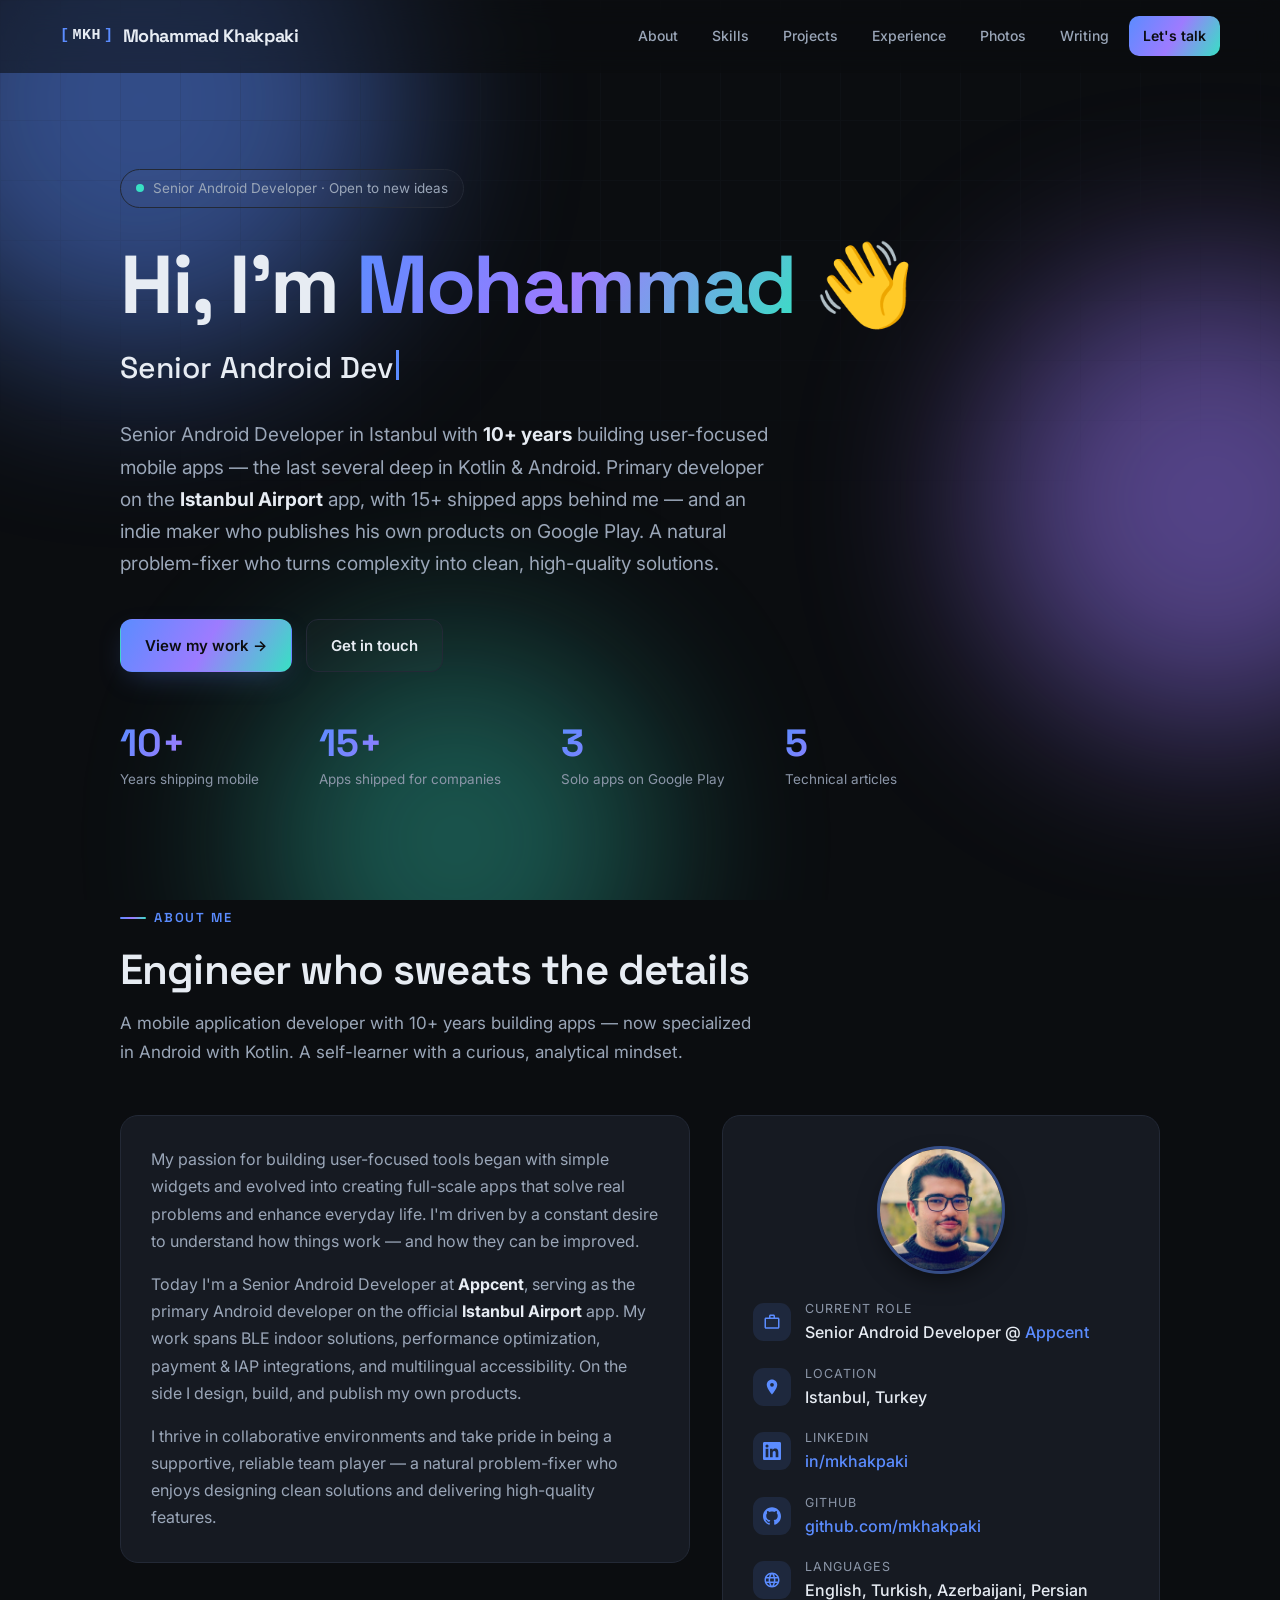
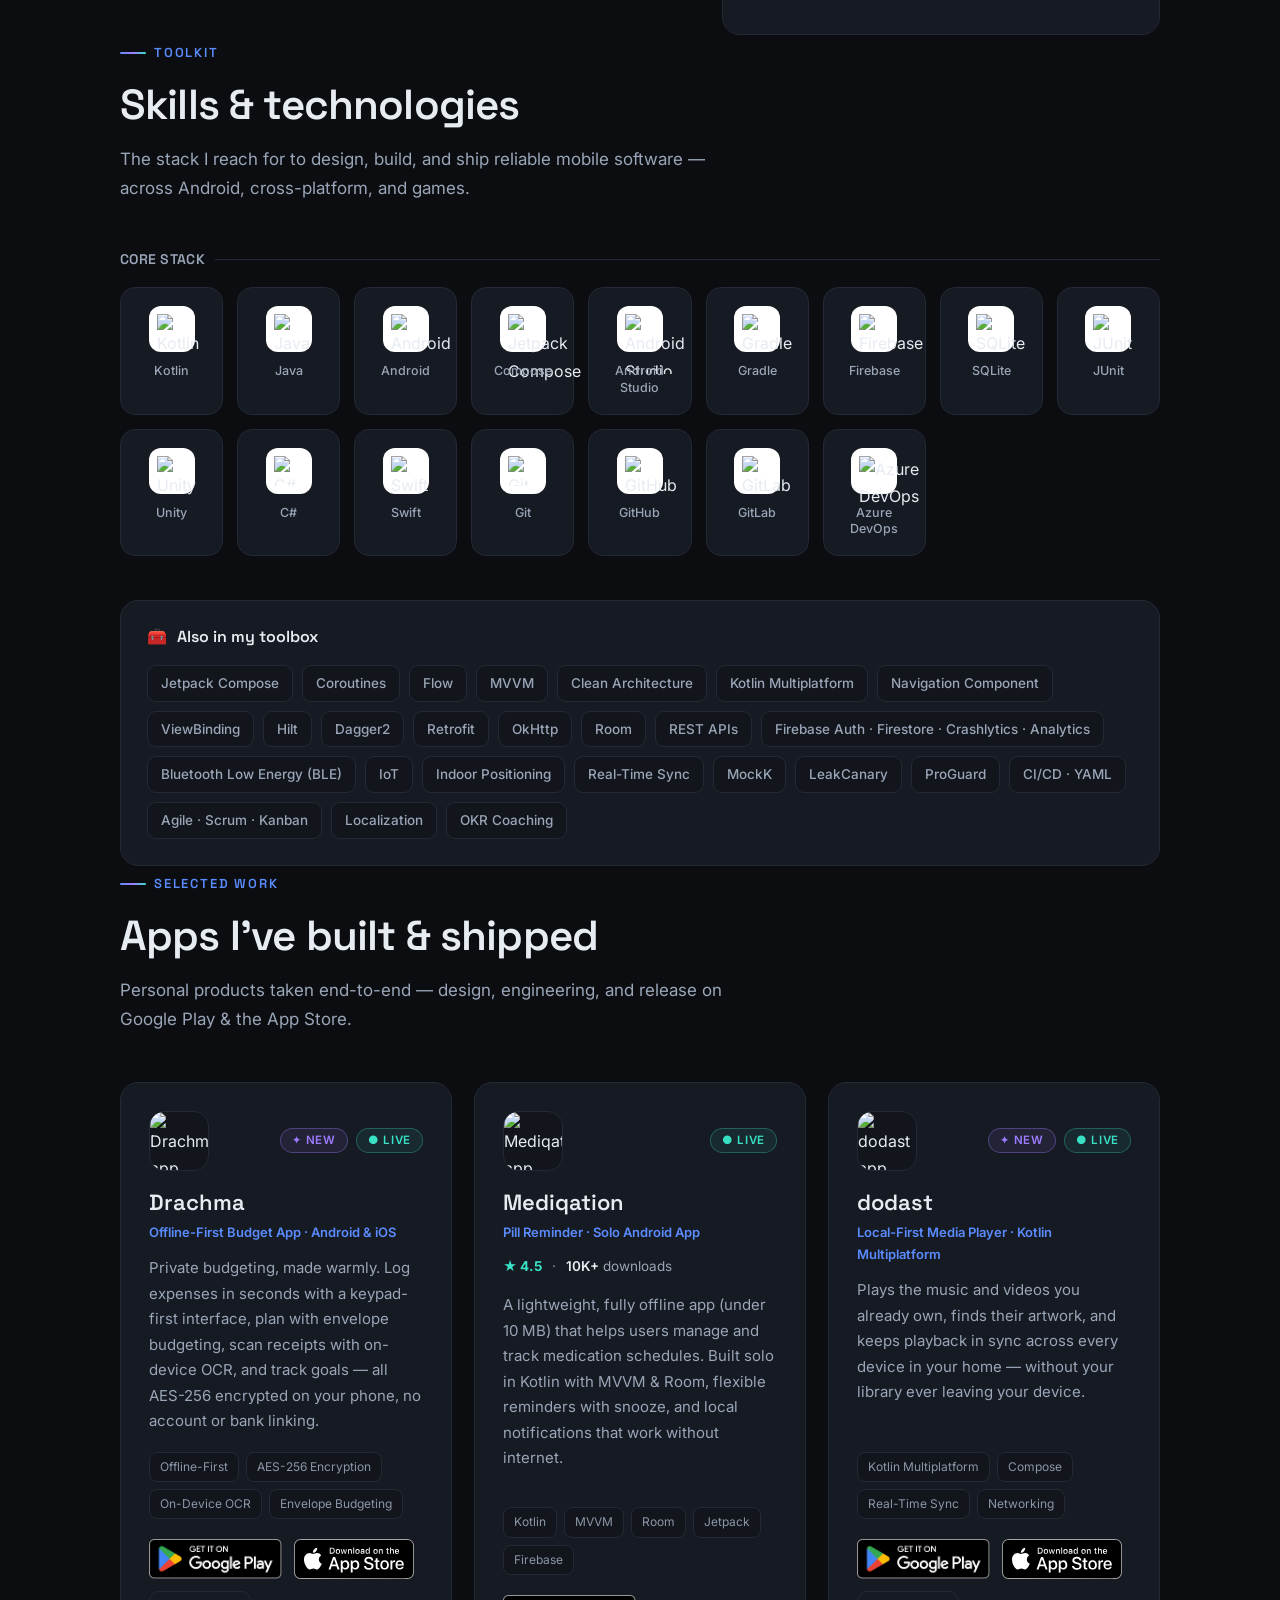
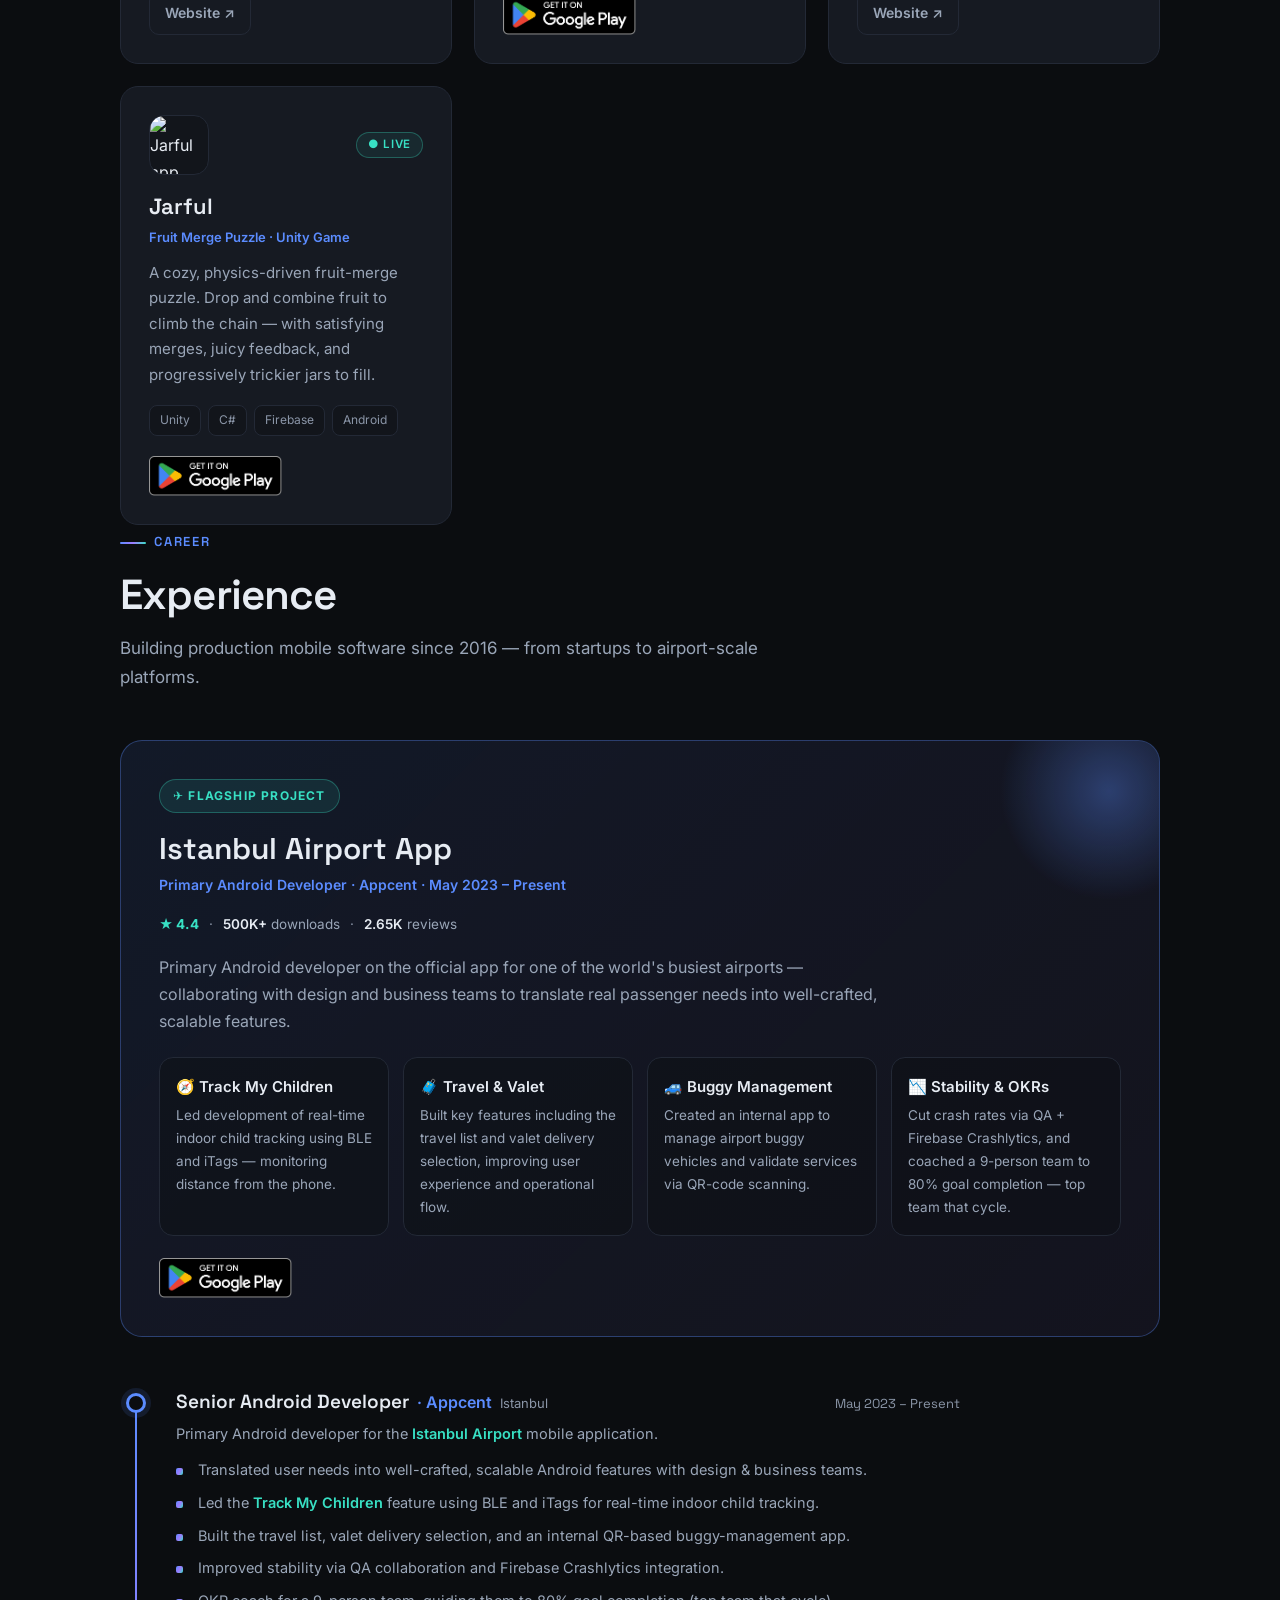
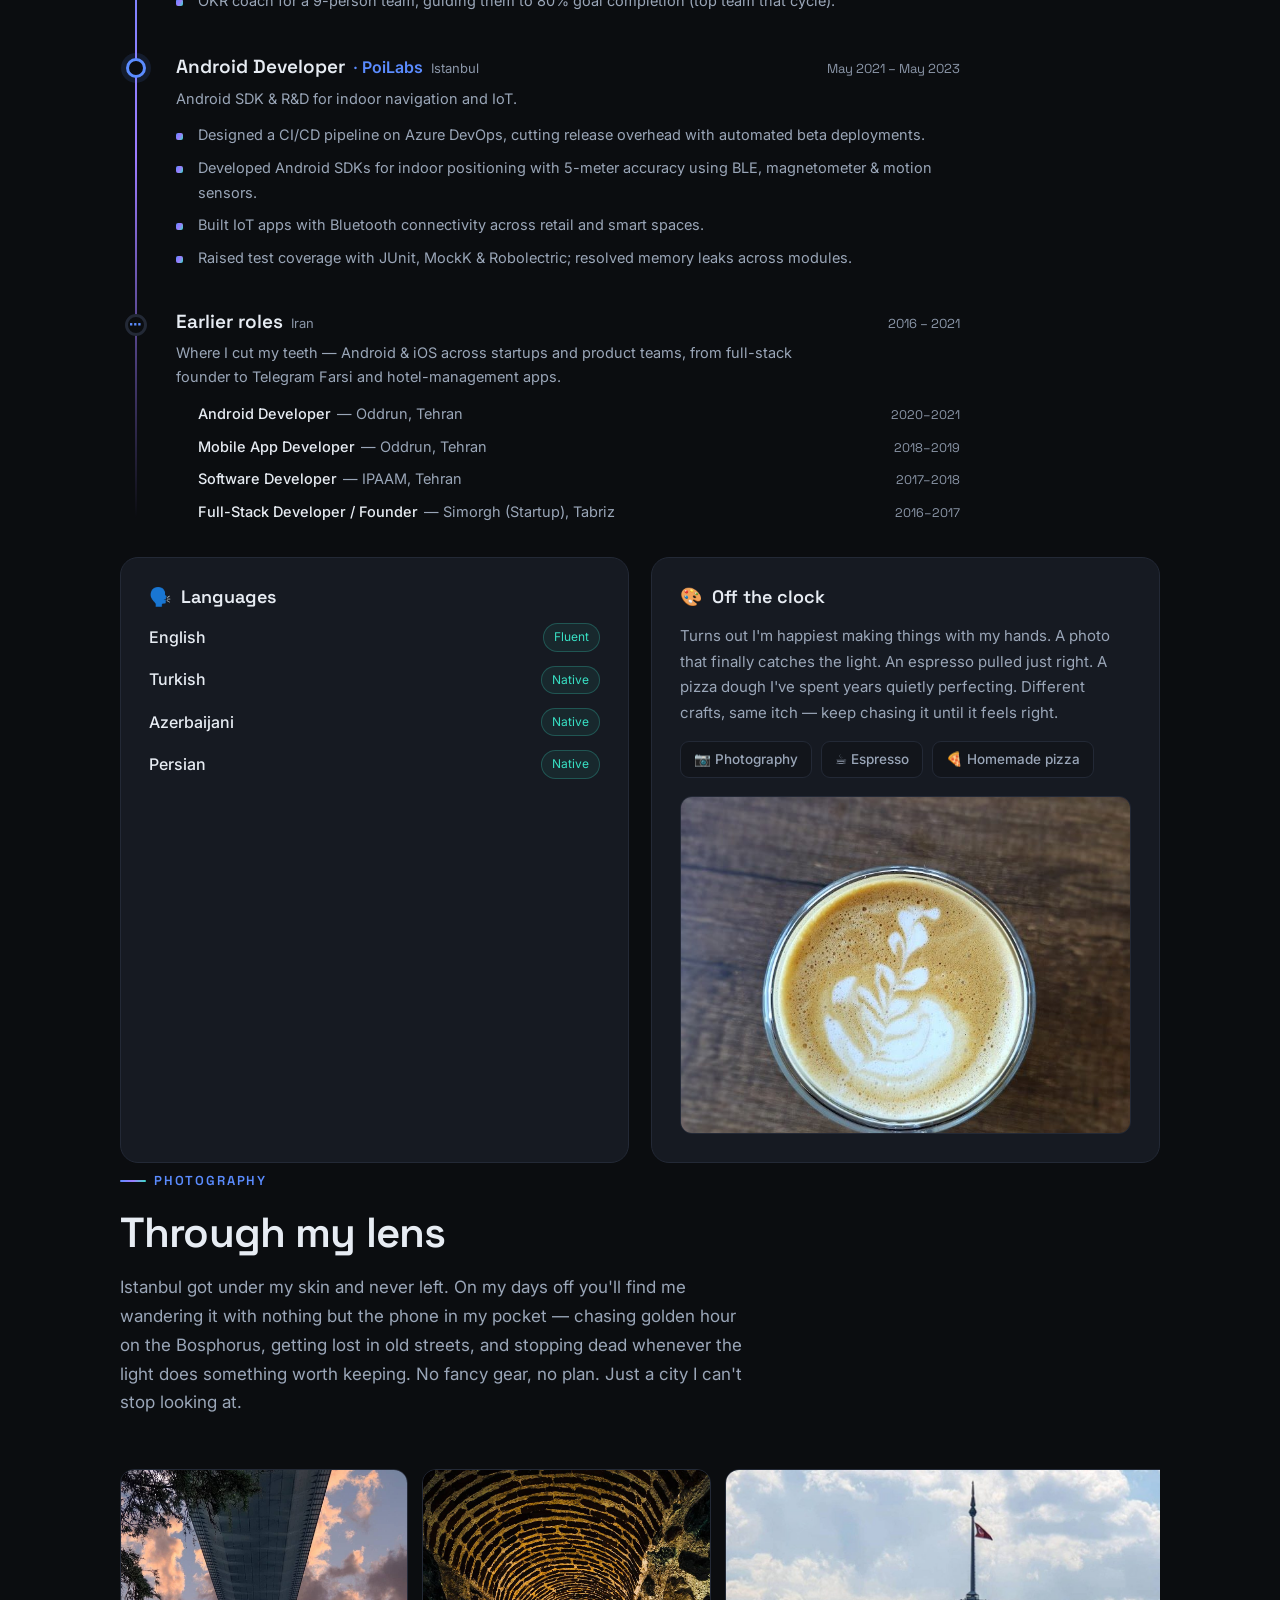
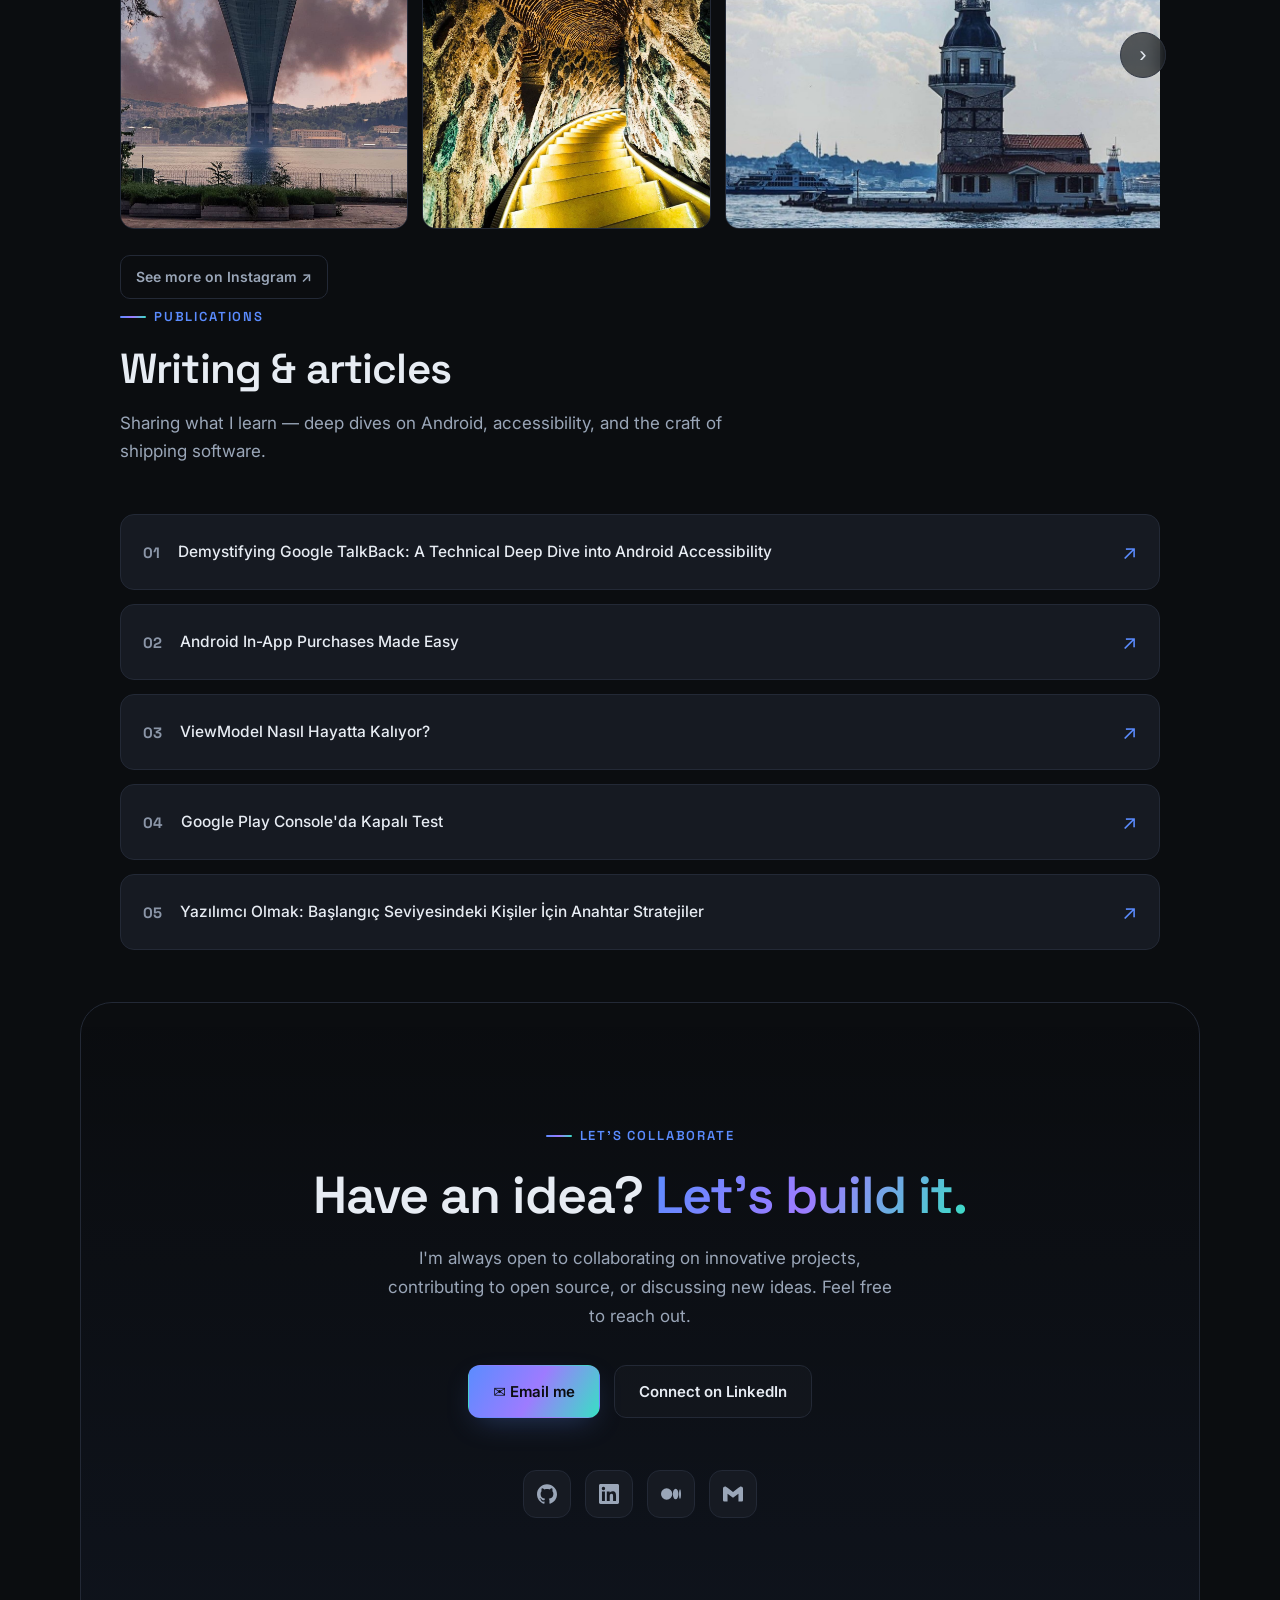
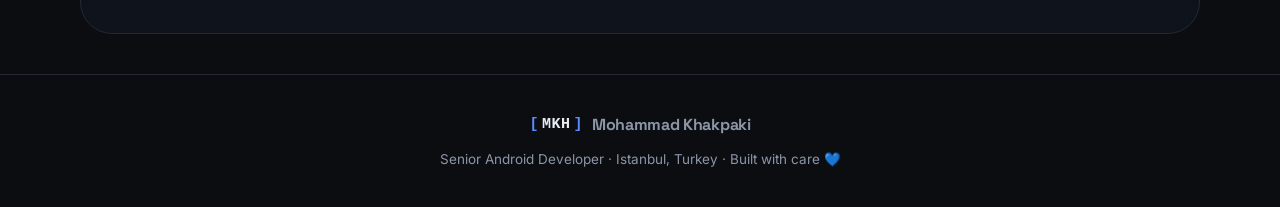
==== commit a1df22b3: "Add Drachma app card with store badges, remove New badge from Jarful Co-Authored-By: Claude Fable 5 " ====
--- a/index.html
+++ b/index.html
@@ -6,8 +6,8 @@
 <title>Mohammad Khakpaki — Senior Android Developer (Kotlin) in Istanbul</title>
 
 <!-- Primary SEO -->
-<meta name="description" content="Mohammad Khakpaki is a Senior Android Developer in Istanbul with 10+ years building mobile apps in Kotlin, Jetpack Compose, and BLE. Primary developer on the Istanbul Airport app; creator of Jarful, dodast, and Mediqation on Google Play.">
-<meta name="keywords" content="Mohammad Khakpaki, Senior Android Developer, Kotlin Developer, Istanbul Airport app, Jetpack Compose, BLE developer, mobile engineer, Jarful, dodast, Mediqation, Android developer Istanbul">
+<meta name="description" content="Mohammad Khakpaki is a Senior Android Developer in Istanbul with 10+ years building mobile apps in Kotlin, Jetpack Compose, and BLE. Primary developer on the Istanbul Airport app; creator of Drachma, dodast, Jarful, and Mediqation.">
+<meta name="keywords" content="Mohammad Khakpaki, Senior Android Developer, Kotlin Developer, Istanbul Airport app, Jetpack Compose, BLE developer, mobile engineer, Drachma, Jarful, dodast, Mediqation, Android developer Istanbul">
 <meta name="author" content="Mohammad Khakpaki">
 <meta name="robots" content="index, follow, max-image-preview:large">
 <link rel="canonical" href="https://mkhakpaki.github.io/">
@@ -22,7 +22,7 @@
 <!-- Open Graph -->
 <meta property="og:type" content="profile">
 <meta property="og:title" content="Mohammad Khakpaki — Senior Android Developer (Kotlin)">
-<meta property="og:description" content="Senior Android Developer in Istanbul. 10+ years in Kotlin, Jetpack Compose & BLE. Primary developer on the Istanbul Airport app; creator of Jarful, dodast & Mediqation.">
+<meta property="og:description" content="Senior Android Developer in Istanbul. 10+ years in Kotlin, Jetpack Compose & BLE. Primary developer on the Istanbul Airport app; creator of Drachma, dodast, Jarful & Mediqation.">
 <meta property="og:url" content="https://mkhakpaki.github.io/">
 <meta property="og:site_name" content="Mohammad Khakpaki">
 <meta property="og:image" content="https://mkhakpaki.github.io/assets/og-card.png">
@@ -36,7 +36,7 @@
 <meta name="twitter:card" content="summary_large_image">
 <meta name="twitter:image" content="https://mkhakpaki.github.io/assets/og-card.png">
 <meta name="twitter:title" content="Mohammad Khakpaki — Senior Android Developer (Kotlin)">
-<meta name="twitter:description" content="Senior Android Developer in Istanbul. Primary developer on the Istanbul Airport app; creator of Jarful, dodast & Mediqation on Google Play.">
+<meta name="twitter:description" content="Senior Android Developer in Istanbul. Primary developer on the Istanbul Airport app; creator of Drachma, dodast, Jarful & Mediqation.">
 
 <link rel="preconnect" href="https://fonts.googleapis.com">
 <link rel="preconnect" href="https://fonts.gstatic.com" crossorigin>
@@ -76,6 +76,8 @@
     "https://play.google.com/store/apps/details?id=com.mkhakpaki.fruitmerge",
     "https://play.google.com/store/apps/details?id=com.mkhakpaki.dodast",
     "https://apps.apple.com/us/app/dodast/id6790904205",
+    "https://play.google.com/store/apps/details?id=com.mkhakpaki.drachma.android",
+    "https://apps.apple.com/app/id6801626534",
     "https://play.google.com/store/apps/details?id=com.mediqation.android"
   ]
 }
@@ -86,6 +88,7 @@
   "@type": "ItemList",
   "name": "Apps by Mohammad Khakpaki",
   "itemListElement": [
+    {"@type": "SoftwareApplication", "name": "Drachma — Budget & Expense Tracker", "applicationCategory": "FinanceApplication", "operatingSystem": "Android, iOS", "author": {"@type":"Person","name":"Mohammad Khakpaki"}, "url": "https://play.google.com/store/apps/details?id=com.mkhakpaki.drachma.android", "sameAs": "https://apps.apple.com/app/id6801626534"},
     {"@type": "SoftwareApplication", "name": "Mediqation — Pill Reminder", "applicationCategory": "HealthApplication", "operatingSystem": "Android", "author": {"@type":"Person","name":"Mohammad Khakpaki"}, "aggregateRating": {"@type":"AggregateRating","ratingValue":"4.5","bestRating":"5"}, "url": "https://play.google.com/store/apps/details?id=com.mediqation.android"},
     {"@type": "SoftwareApplication", "name": "dodast", "applicationCategory": "MultimediaApplication", "operatingSystem": "Android, iOS", "author": {"@type":"Person","name":"Mohammad Khakpaki"}, "url": "https://play.google.com/store/apps/details?id=com.mkhakpaki.dodast", "sameAs": "https://apps.apple.com/us/app/dodast/id6790904205"},
     {"@type": "SoftwareApplication", "name": "Jarful: Fruit Merge Puzzle", "applicationCategory": "GameApplication", "operatingSystem": "Android", "author": {"@type":"Person","name":"Mohammad Khakpaki"}, "url": "https://play.google.com/store/apps/details?id=com.mkhakpaki.fruitmerge"},
@@ -421,6 +424,19 @@
   <div class="proj-grid">
 
     <article class="proj reveal">
+      <div class="proj-top"><div class="proj-icon"><img src="https://mkhakpaki.github.io/drachma/assets/icon-192.png" alt="Drachma app icon" loading="lazy" width="60" height="60"></div><div class="tags"><span class="tag new">✦ New</span><span class="tag live">● Live</span></div></div>
+      <h3>Drachma</h3>
+      <div class="ptype">Offline-First Budget App · Android & iOS</div>
+      <p>Private budgeting, made warmly. Log expenses in seconds with a keypad-first interface, plan with envelope budgeting, scan receipts with on-device OCR, and track goals — all AES-256 encrypted on your phone, no account or bank linking.</p>
+      <div class="proj-tech"><span>Offline-First</span><span>AES-256 Encryption</span><span>On-Device OCR</span><span>Envelope Budgeting</span></div>
+      <div class="proj-links">
+        <a class="gp-badge" href="https://play.google.com/store/apps/details?id=com.mkhakpaki.drachma.android" target="_blank" rel="noopener" aria-label="Get Drachma on Google Play"><img src="assets/google-play-badge.png" alt="Get it on Google Play" width="133" height="40" loading="lazy"></a>
+        <a class="gp-badge" href="https://apps.apple.com/app/id6801626534" target="_blank" rel="noopener" aria-label="Download Drachma on the App Store"><img src="assets/app-store-badge.svg" alt="Download on the App Store" width="120" height="40" loading="lazy"></a>
+        <a class="plink sec" href="https://mkhakpaki.github.io/drachma/" target="_blank" rel="noopener">Website ↗</a>
+      </div>
+    </article>
+
+    <article class="proj reveal">
       <div class="proj-top"><div class="proj-icon"><img src="https://play-lh.googleusercontent.com/XI-M-2aXFSpcbH8Gg8UUeoFg6q57cw4NOCtI_Z3fUFpJzftUeBDESSvbjCyN4CeBj-nJ2iy80CCsBZlr3-nX=s128" alt="Mediqation app icon" loading="lazy" width="60" height="60"></div><span class="tag live">● Live</span></div>
       <h3>Mediqation</h3>
       <div class="ptype">Pill Reminder · Solo Android App</div>
@@ -446,7 +462,7 @@
     </article>
 
     <article class="proj reveal">
-      <div class="proj-top"><div class="proj-icon"><img src="https://play-lh.googleusercontent.com/5NR0wzU7KeosVLpfTx6hZN4T1-65dx5oy3GwxRIbyLew2kPIYealSxxmP1hJLB2bcC4L-1XFvlA6pjifKy_VIQ=s128" alt="Jarful app icon" loading="lazy" width="60" height="60"></div><div class="tags"><span class="tag new">✦ New</span><span class="tag live">● Live</span></div></div>
+      <div class="proj-top"><div class="proj-icon"><img src="https://play-lh.googleusercontent.com/5NR0wzU7KeosVLpfTx6hZN4T1-65dx5oy3GwxRIbyLew2kPIYealSxxmP1hJLB2bcC4L-1XFvlA6pjifKy_VIQ=s128" alt="Jarful app icon" loading="lazy" width="60" height="60"></div><span class="tag live">● Live</span></div>
       <h3>Jarful</h3>
       <div class="ptype">Fruit Merge Puzzle · Unity Game</div>
       <p>A cozy, physics-driven fruit-merge puzzle. Drop and combine fruit to climb the chain — with satisfying merges, juicy feedback, and progressively trickier jars to fill.</p>
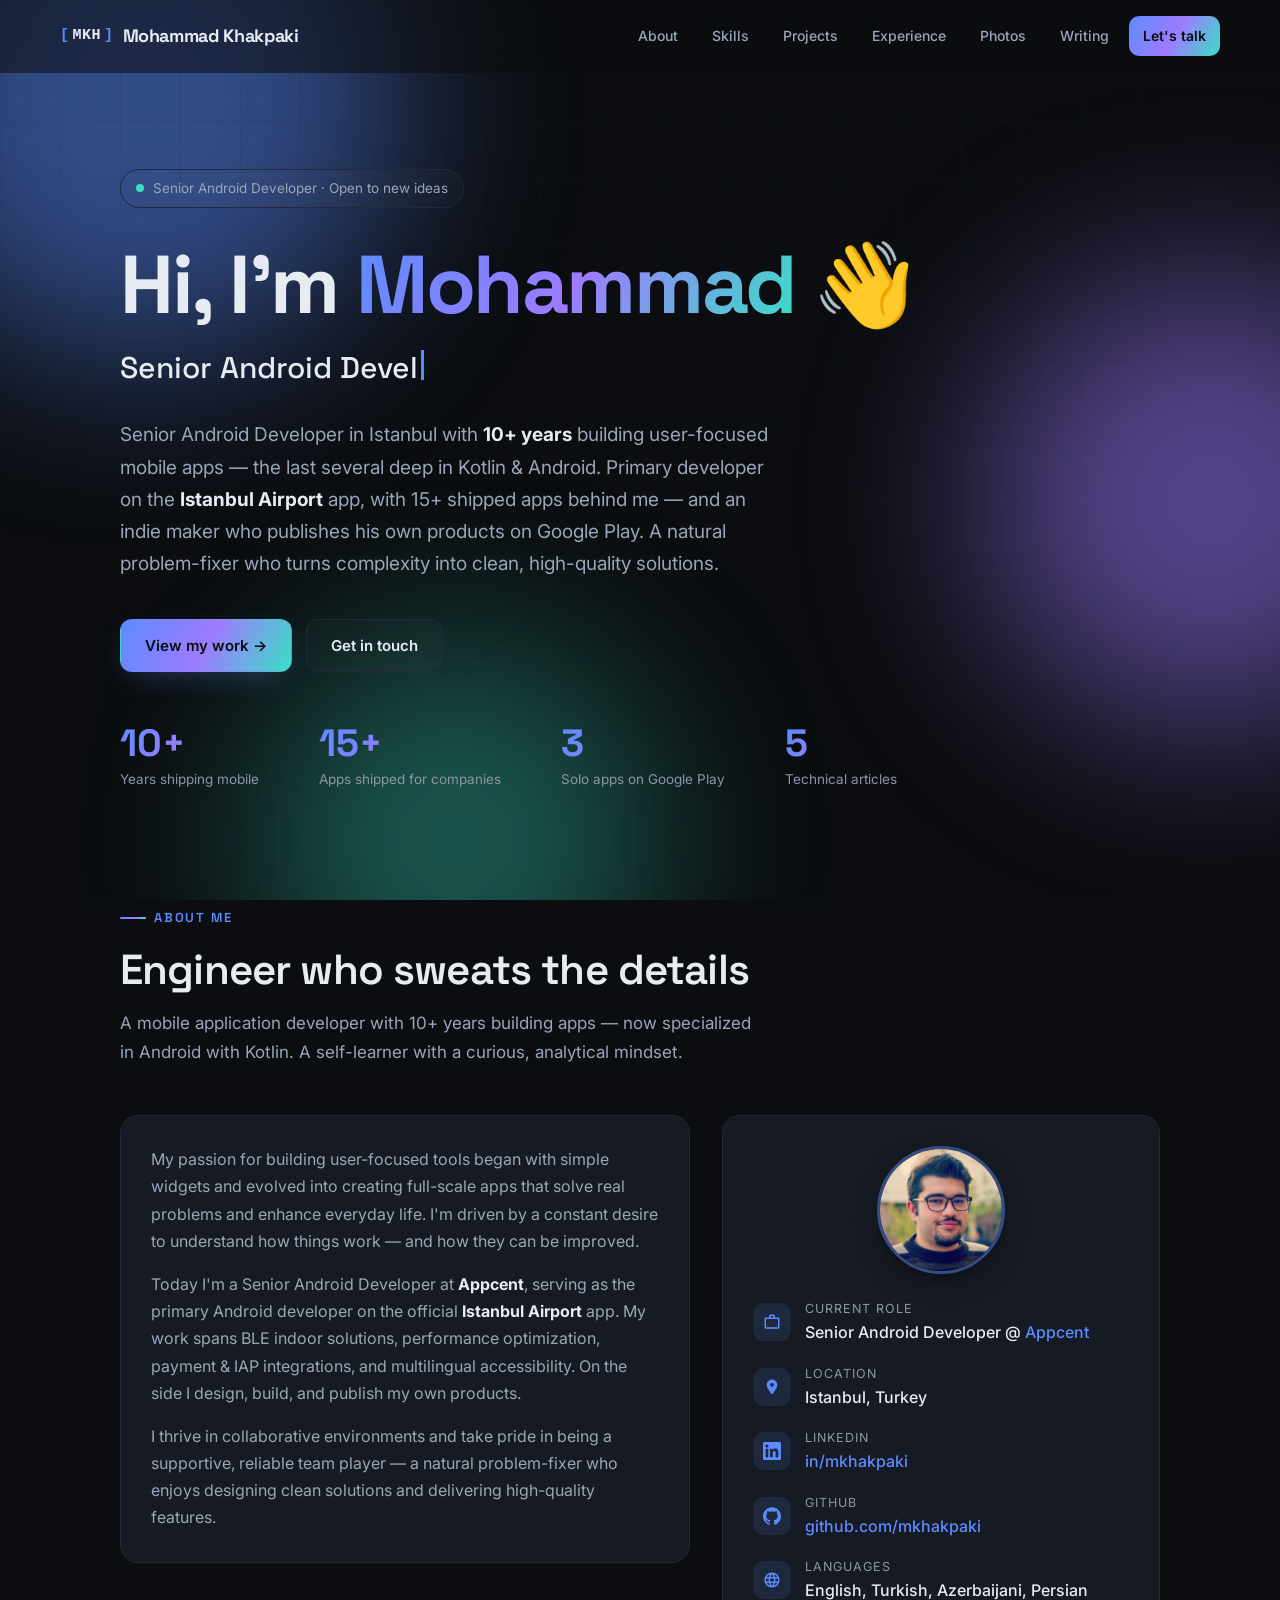
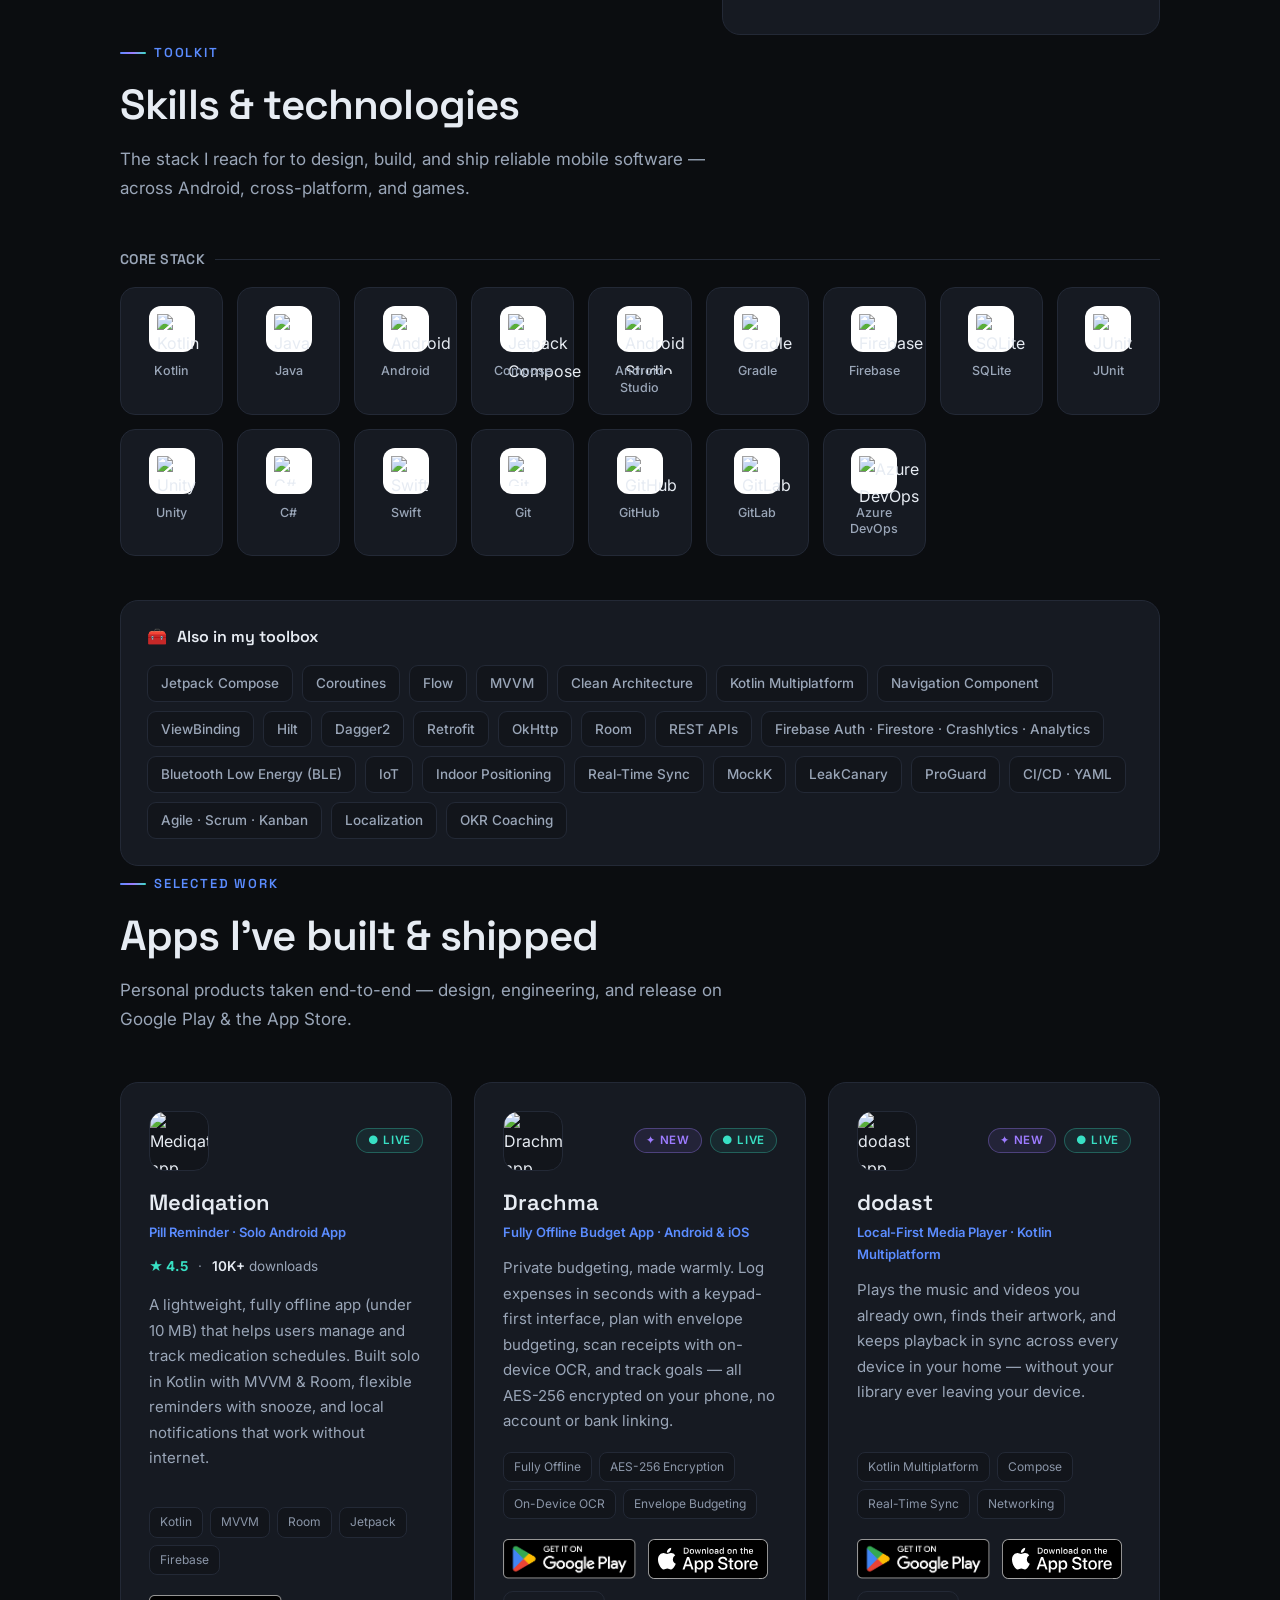
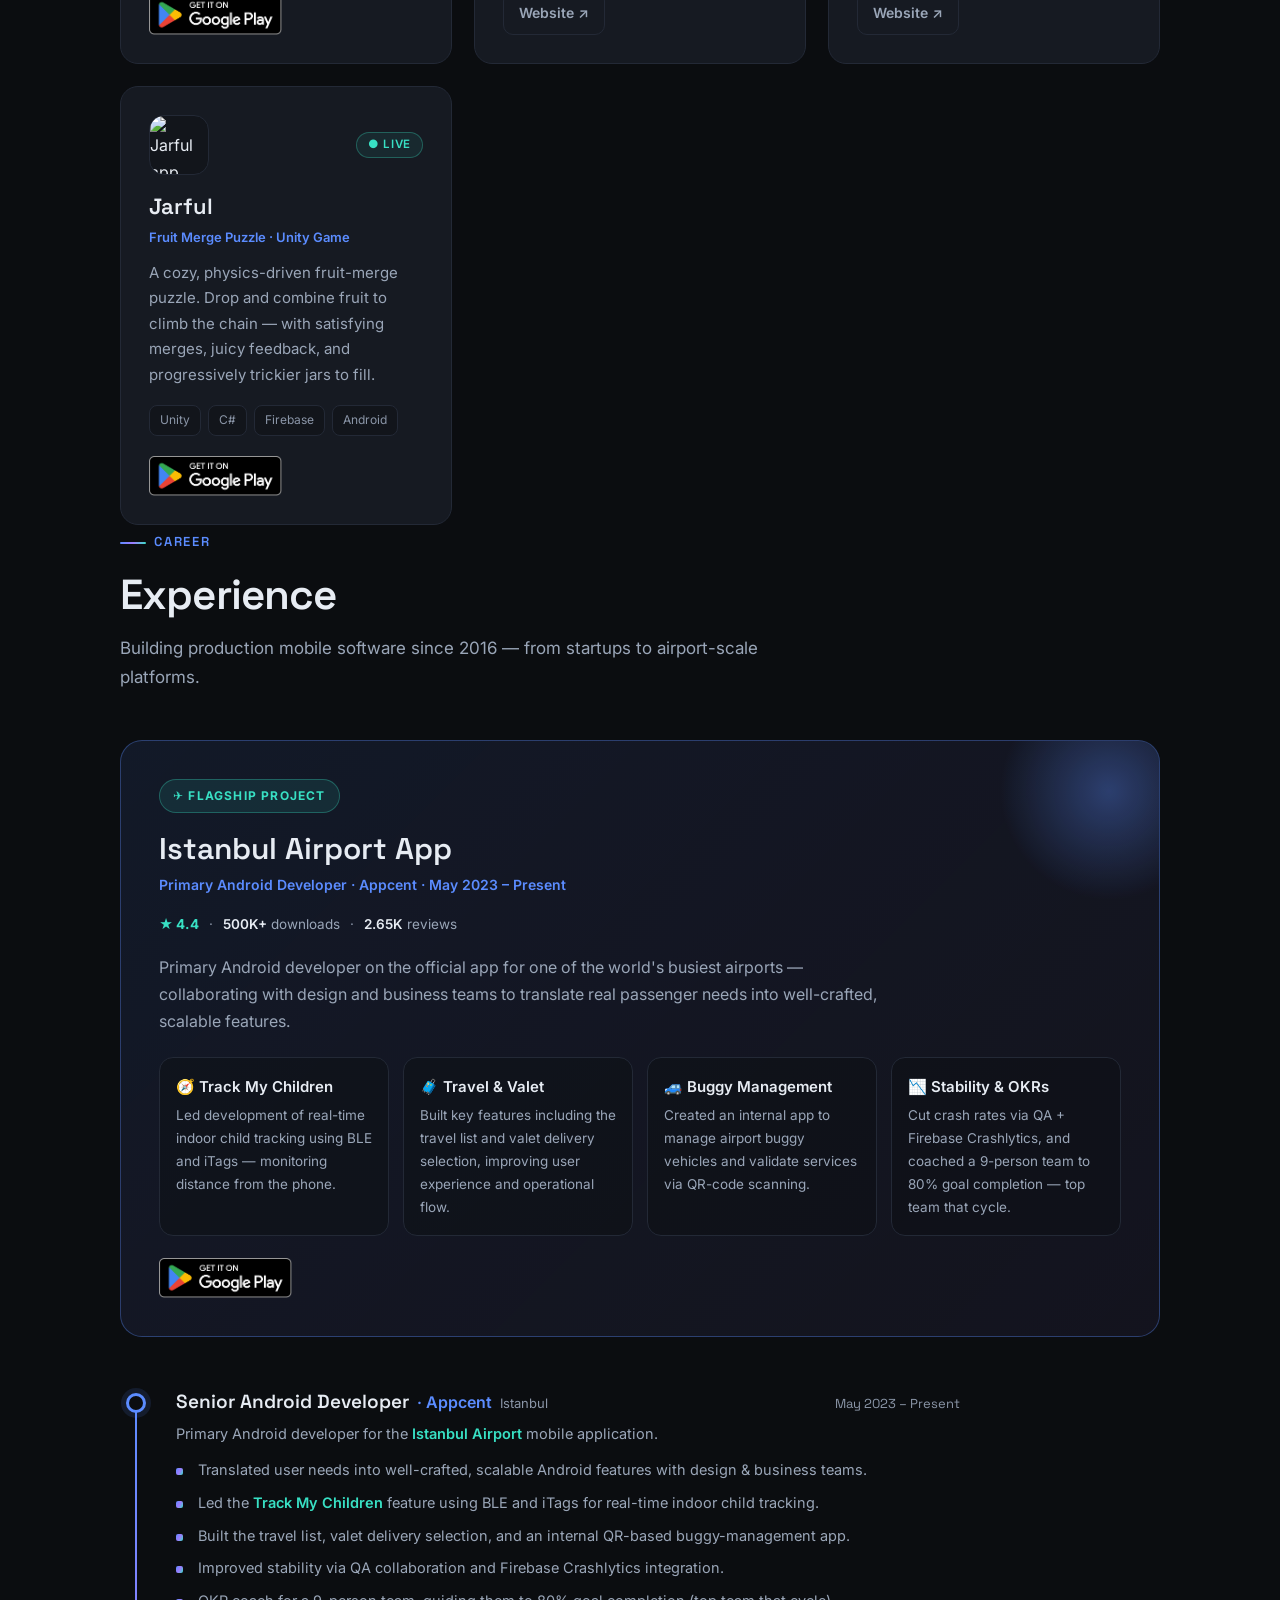
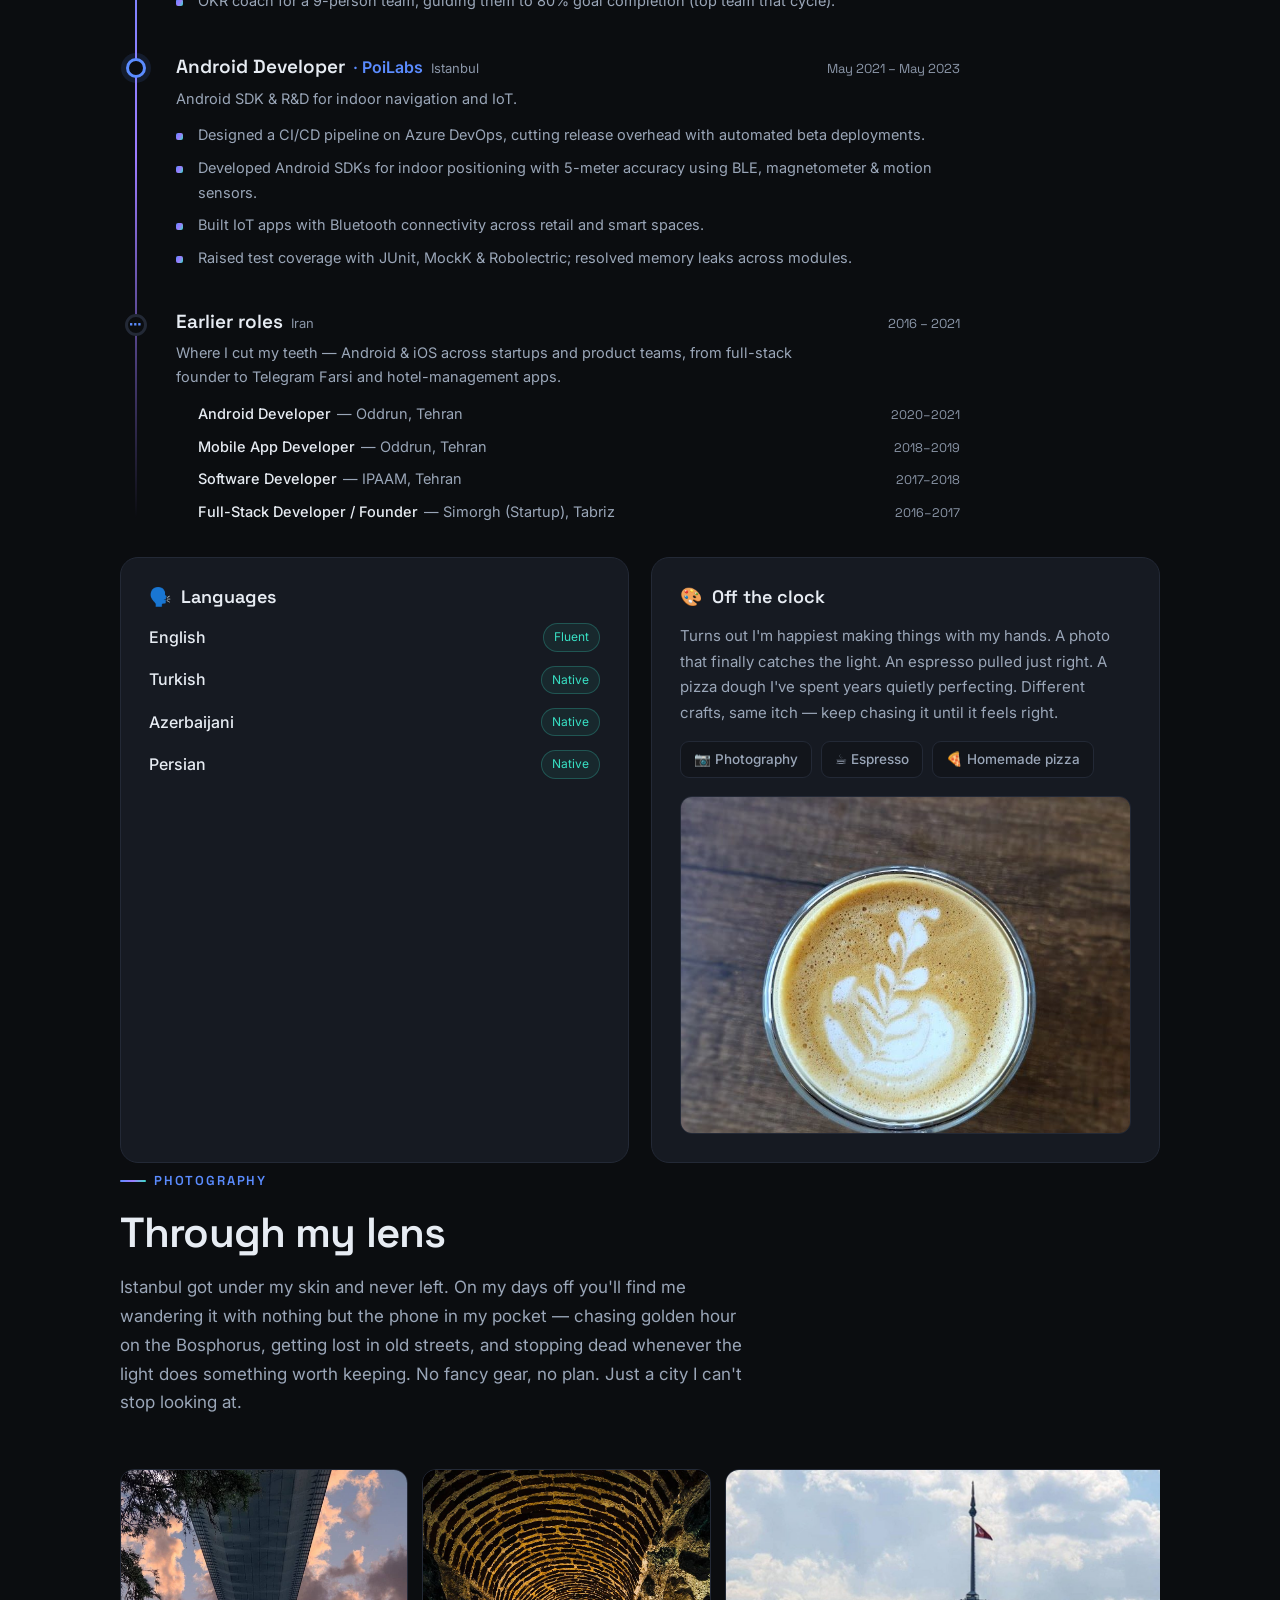
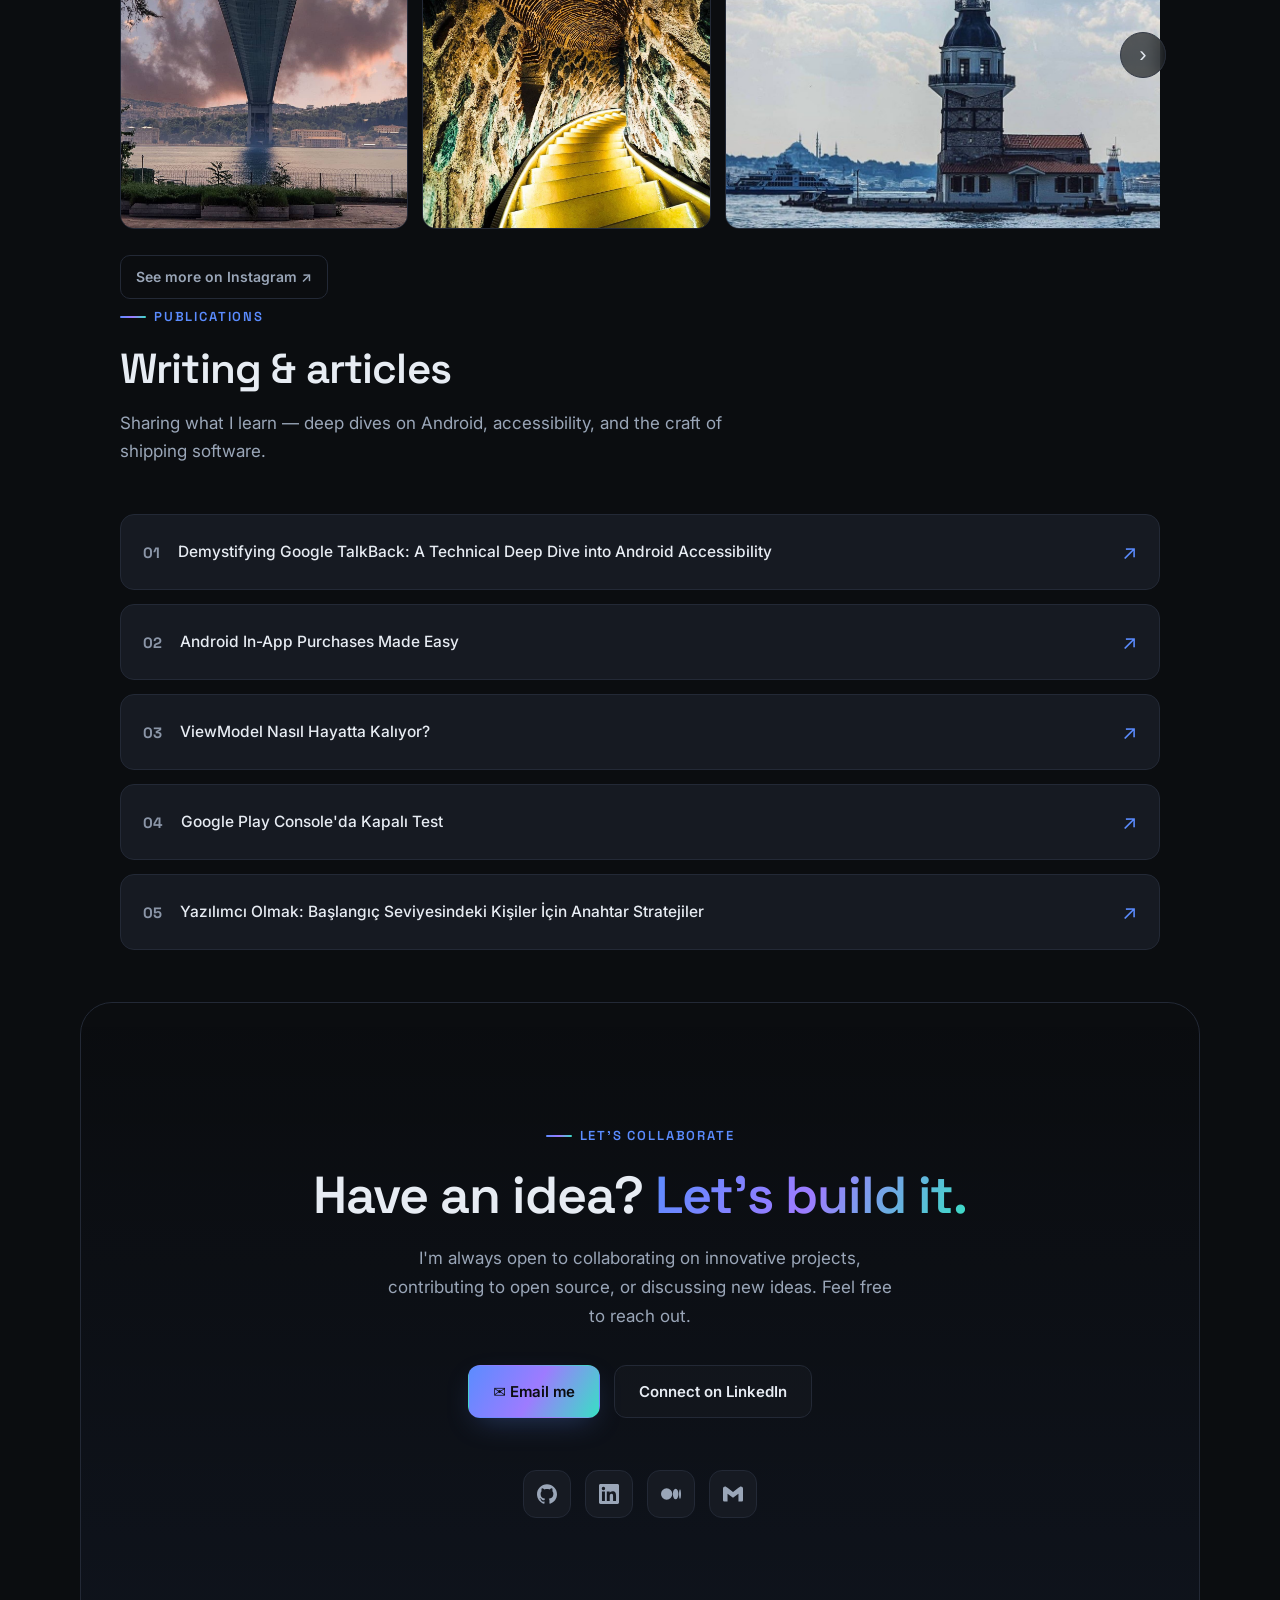
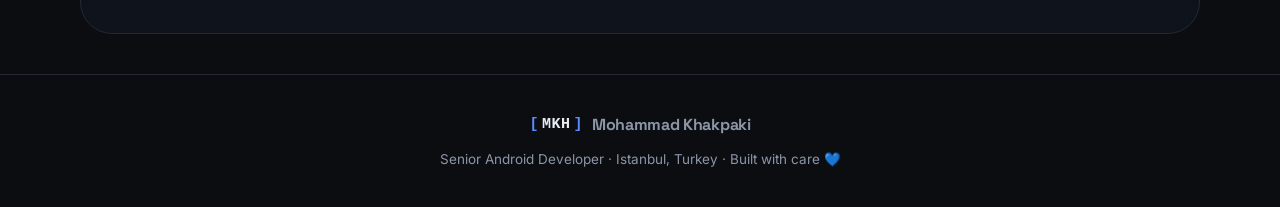
==== commit 41172ef0: "Reorder projects: Mediqation first; Drachma is fully offline Co-Authored-By: Claude Fable 5 <noreply" ====
--- a/index.html
+++ b/index.html
@@ -424,19 +424,6 @@
   <div class="proj-grid">
 
     <article class="proj reveal">
-      <div class="proj-top"><div class="proj-icon"><img src="https://mkhakpaki.github.io/drachma/assets/icon-192.png" alt="Drachma app icon" loading="lazy" width="60" height="60"></div><div class="tags"><span class="tag new">✦ New</span><span class="tag live">● Live</span></div></div>
-      <h3>Drachma</h3>
-      <div class="ptype">Offline-First Budget App · Android & iOS</div>
-      <p>Private budgeting, made warmly. Log expenses in seconds with a keypad-first interface, plan with envelope budgeting, scan receipts with on-device OCR, and track goals — all AES-256 encrypted on your phone, no account or bank linking.</p>
-      <div class="proj-tech"><span>Offline-First</span><span>AES-256 Encryption</span><span>On-Device OCR</span><span>Envelope Budgeting</span></div>
-      <div class="proj-links">
-        <a class="gp-badge" href="https://play.google.com/store/apps/details?id=com.mkhakpaki.drachma.android" target="_blank" rel="noopener" aria-label="Get Drachma on Google Play"><img src="assets/google-play-badge.png" alt="Get it on Google Play" width="133" height="40" loading="lazy"></a>
-        <a class="gp-badge" href="https://apps.apple.com/app/id6801626534" target="_blank" rel="noopener" aria-label="Download Drachma on the App Store"><img src="assets/app-store-badge.svg" alt="Download on the App Store" width="120" height="40" loading="lazy"></a>
-        <a class="plink sec" href="https://mkhakpaki.github.io/drachma/" target="_blank" rel="noopener">Website ↗</a>
-      </div>
-    </article>
-
-    <article class="proj reveal">
       <div class="proj-top"><div class="proj-icon"><img src="https://play-lh.googleusercontent.com/XI-M-2aXFSpcbH8Gg8UUeoFg6q57cw4NOCtI_Z3fUFpJzftUeBDESSvbjCyN4CeBj-nJ2iy80CCsBZlr3-nX=s128" alt="Mediqation app icon" loading="lazy" width="60" height="60"></div><span class="tag live">● Live</span></div>
       <h3>Mediqation</h3>
       <div class="ptype">Pill Reminder · Solo Android App</div>
@@ -445,6 +432,19 @@
       <div class="proj-tech"><span>Kotlin</span><span>MVVM</span><span>Room</span><span>Jetpack</span><span>Firebase</span></div>
       <div class="proj-links">
         <a class="gp-badge" href="https://play.google.com/store/apps/details?id=com.mediqation.android" target="_blank" rel="noopener" aria-label="Get Mediqation on Google Play"><img src="assets/google-play-badge.png" alt="Get it on Google Play" width="133" height="40" loading="lazy"></a>
+      </div>
+    </article>
+
+    <article class="proj reveal">
+      <div class="proj-top"><div class="proj-icon"><img src="https://mkhakpaki.github.io/drachma/assets/icon-192.png" alt="Drachma app icon" loading="lazy" width="60" height="60"></div><div class="tags"><span class="tag new">✦ New</span><span class="tag live">● Live</span></div></div>
+      <h3>Drachma</h3>
+      <div class="ptype">Fully Offline Budget App · Android & iOS</div>
+      <p>Private budgeting, made warmly. Log expenses in seconds with a keypad-first interface, plan with envelope budgeting, scan receipts with on-device OCR, and track goals — all AES-256 encrypted on your phone, no account or bank linking.</p>
+      <div class="proj-tech"><span>Fully Offline</span><span>AES-256 Encryption</span><span>On-Device OCR</span><span>Envelope Budgeting</span></div>
+      <div class="proj-links">
+        <a class="gp-badge" href="https://play.google.com/store/apps/details?id=com.mkhakpaki.drachma.android" target="_blank" rel="noopener" aria-label="Get Drachma on Google Play"><img src="assets/google-play-badge.png" alt="Get it on Google Play" width="133" height="40" loading="lazy"></a>
+        <a class="gp-badge" href="https://apps.apple.com/app/id6801626534" target="_blank" rel="noopener" aria-label="Download Drachma on the App Store"><img src="assets/app-store-badge.svg" alt="Download on the App Store" width="120" height="40" loading="lazy"></a>
+        <a class="plink sec" href="https://mkhakpaki.github.io/drachma/" target="_blank" rel="noopener">Website ↗</a>
       </div>
     </article>
 
